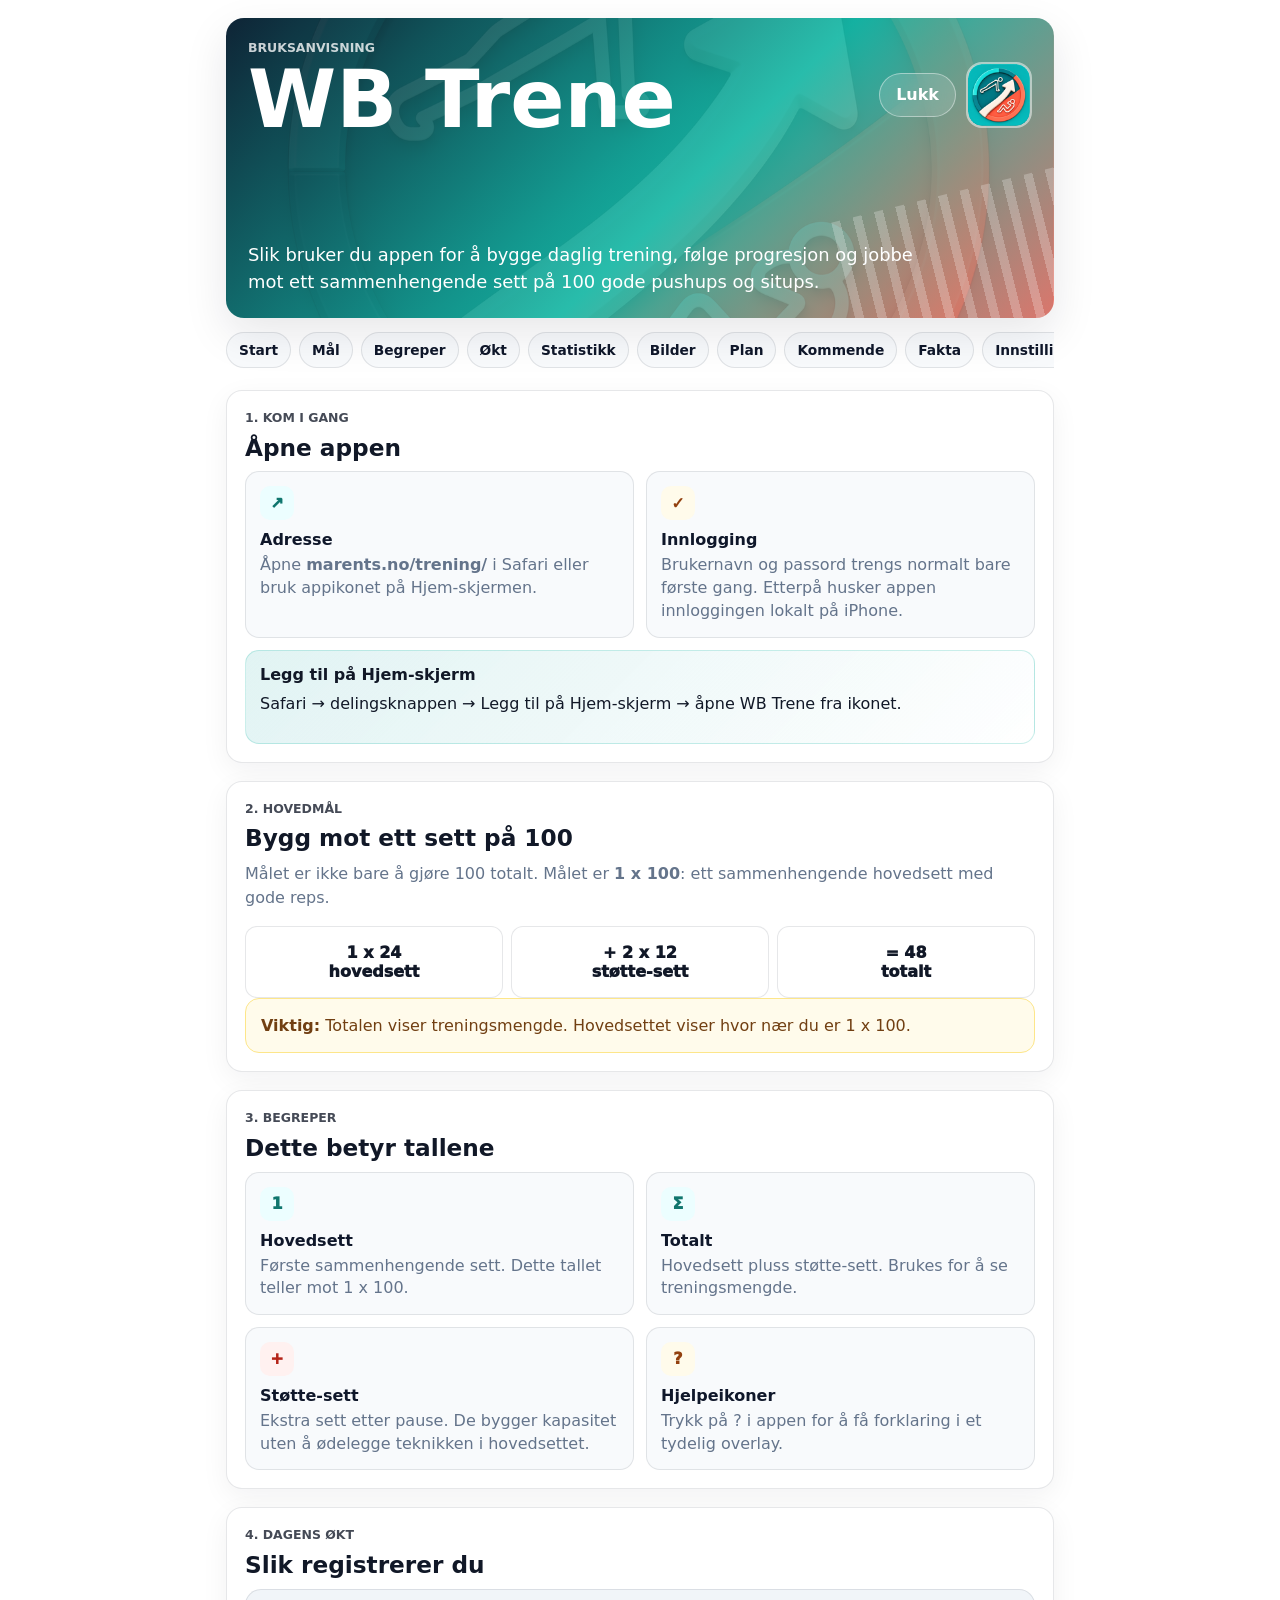
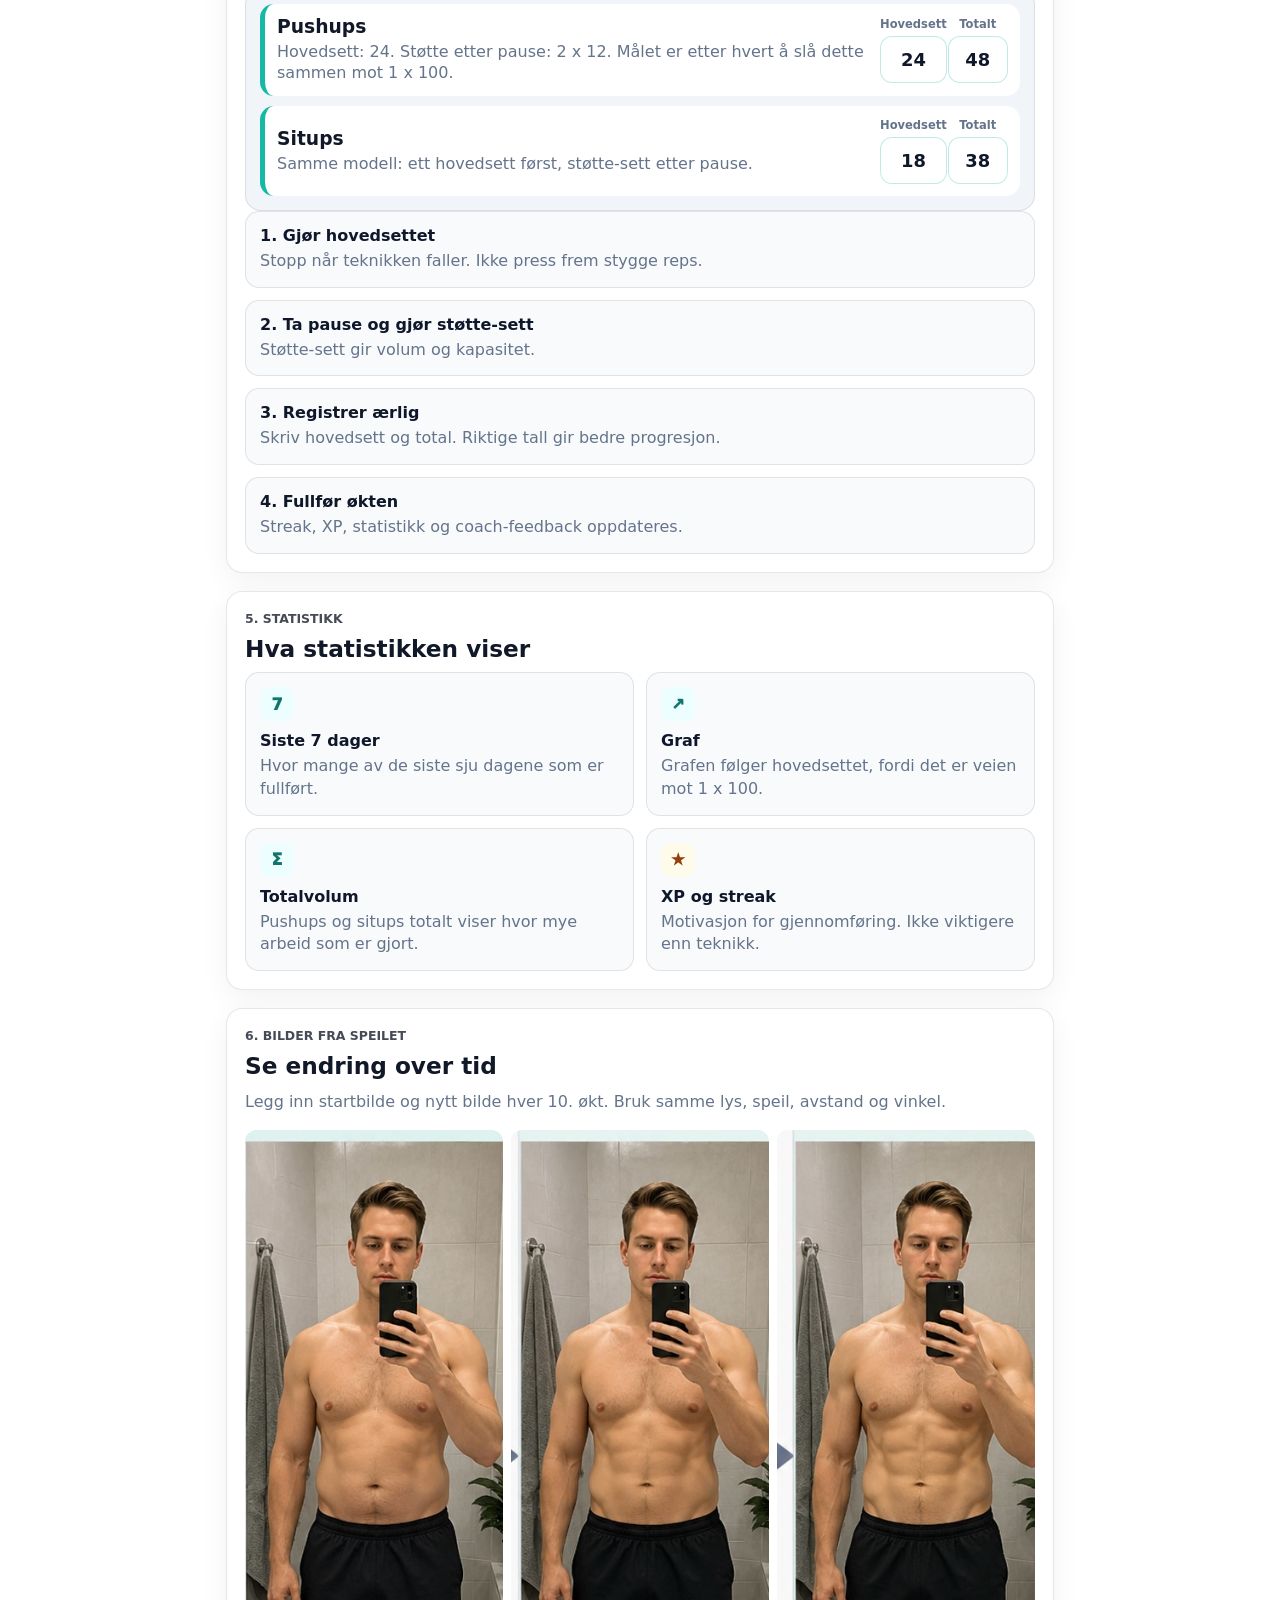
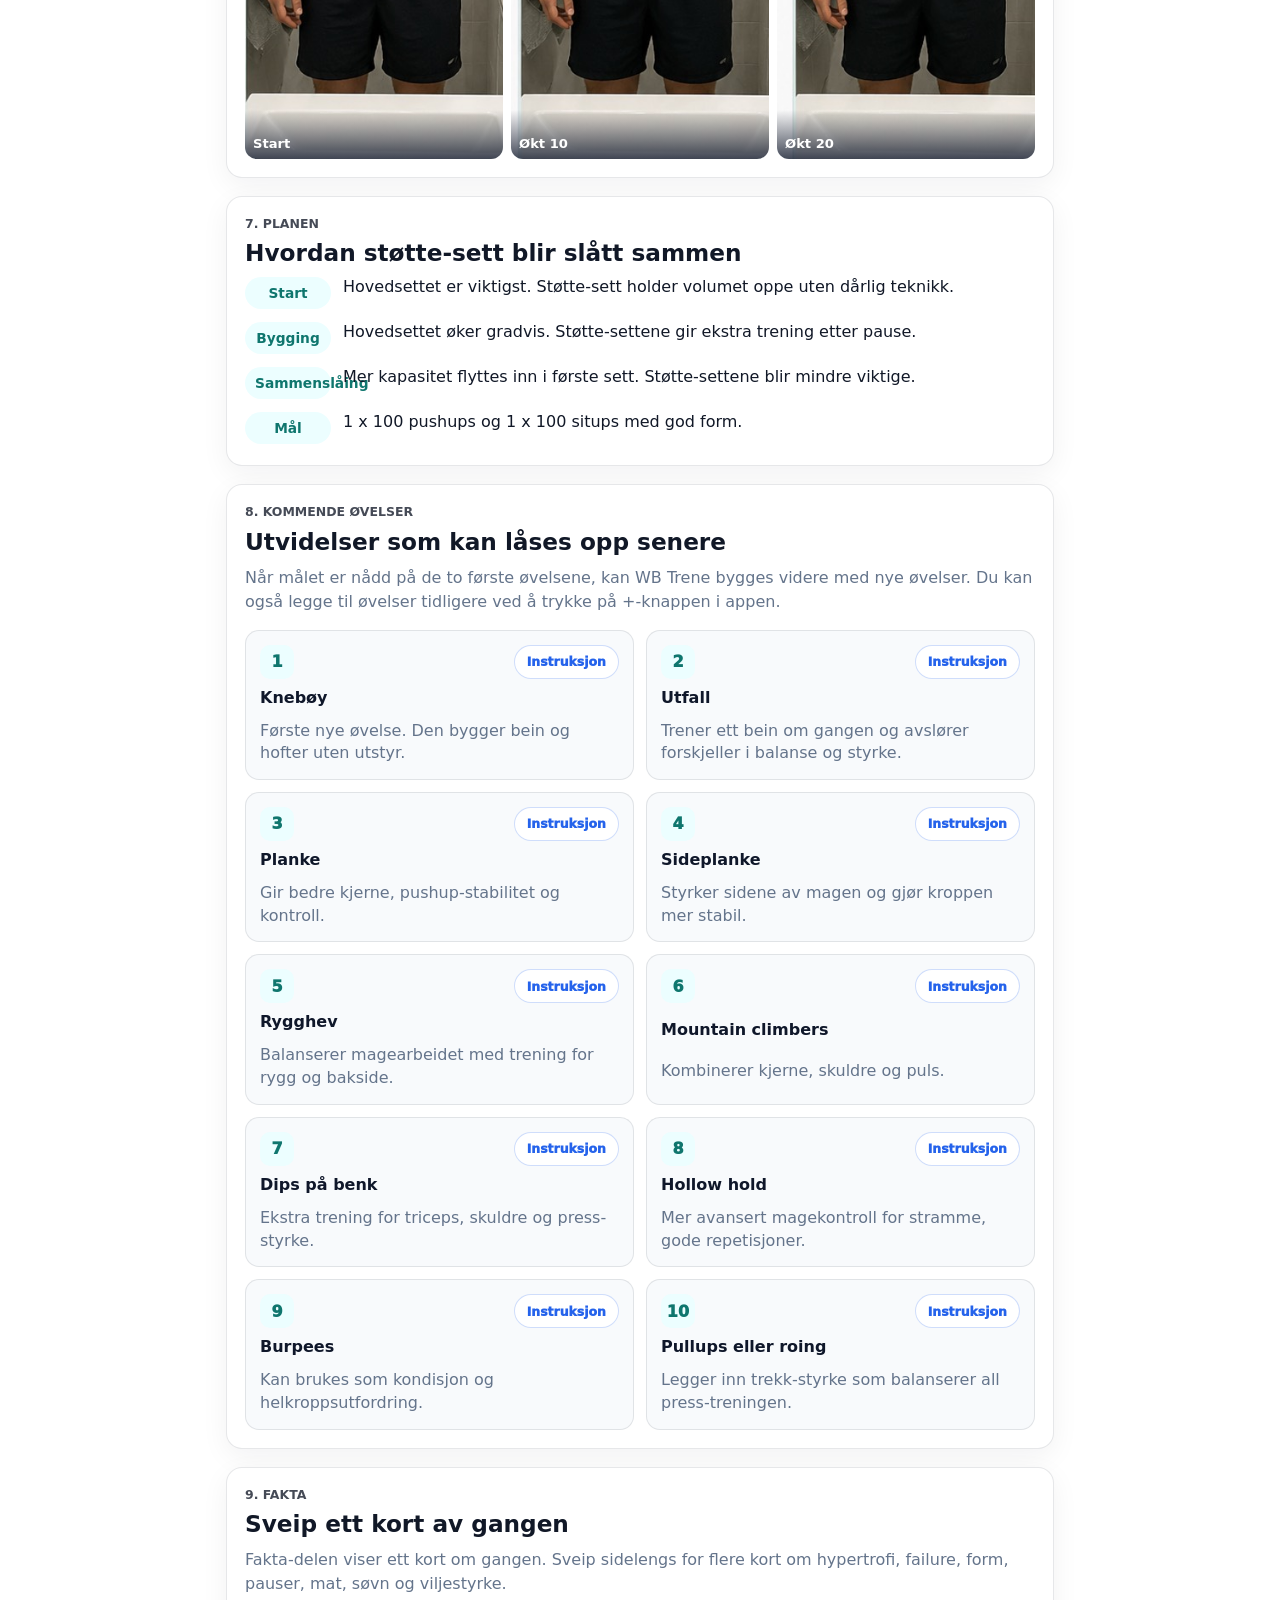
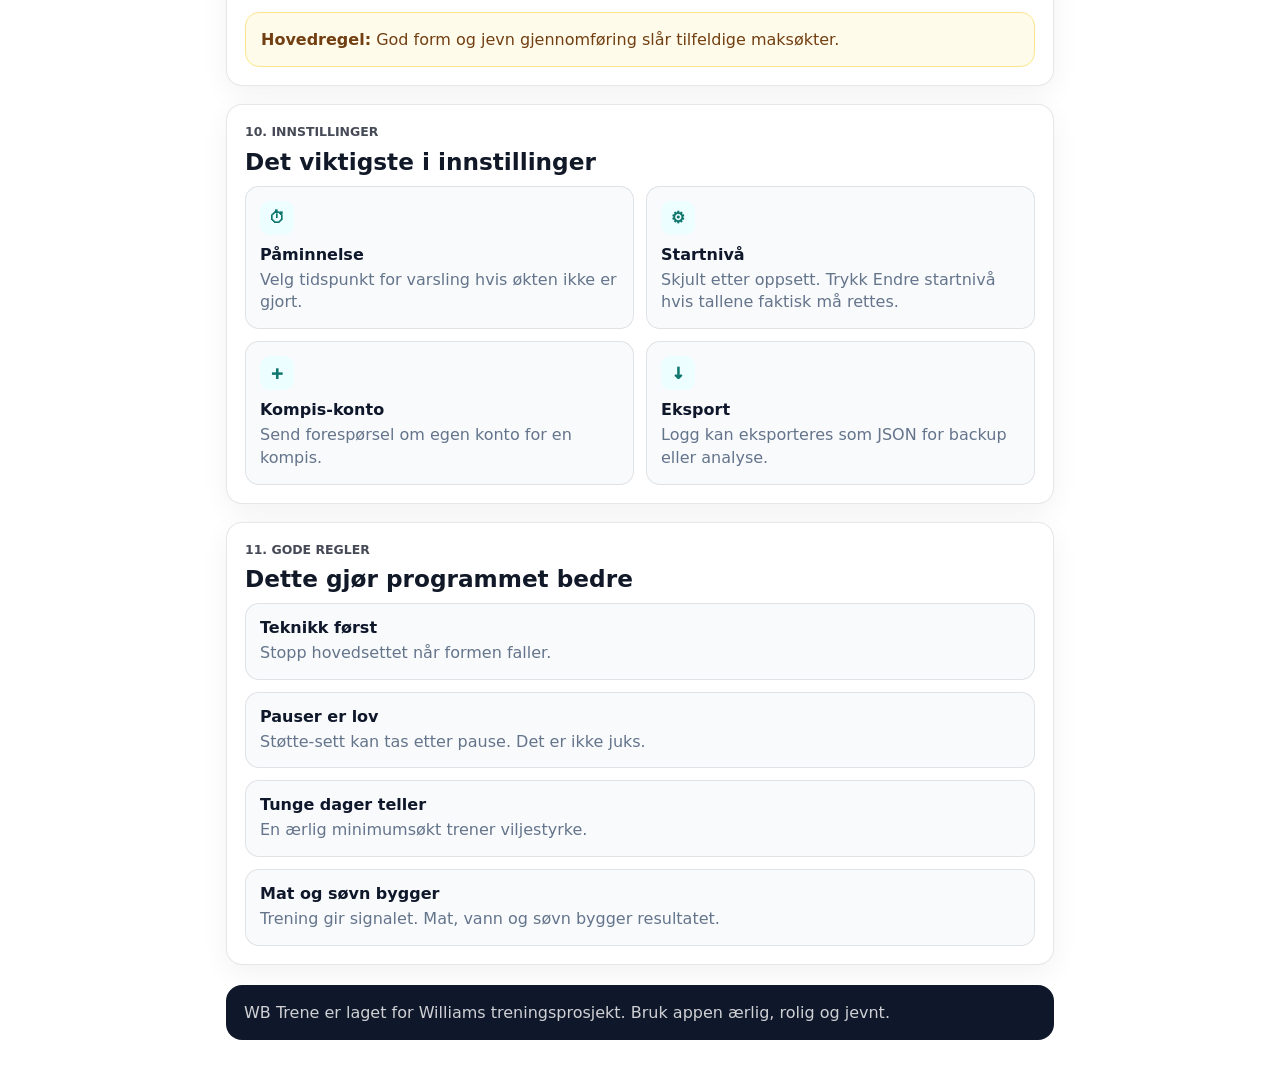
==== trene/hjelp.html @ e7369b16 "Move WB Trene to Marents trening path" ====
<!doctype html>
<html lang="no">
  <head>
    <meta charset="utf-8" />
    <meta name="viewport" content="width=device-width, initial-scale=1, viewport-fit=cover" />
    <meta name="theme-color" content="#ffffff" />
    <title>WB Trene - Hjelp</title>
    <style>
      :root {
        color-scheme: light;
        --bg: #ffffff;
        --ink: #111827;
        --muted: #64748b;
        --line: rgba(15, 23, 42, 0.1);
        --soft: #f8fafc;
        --dark: #0f172a;
        --teal: #16b8a6;
        --teal-dark: #0f766e;
        --coral: #ff6b5f;
        --gold: #f6c453;
        --blue: #2563eb;
        --shadow: 0 16px 44px rgba(15, 23, 42, 0.1);
        font-family: Inter, ui-sans-serif, system-ui, -apple-system, BlinkMacSystemFont, "Segoe UI", sans-serif;
      }

      * {
        box-sizing: border-box;
      }

      html {
        scroll-behavior: smooth;
      }

      body {
        margin: 0;
        background: var(--bg);
        color: var(--ink);
      }

      a {
        color: inherit;
      }

      .page {
        width: min(100%, 860px);
        margin: 0 auto;
        padding: max(18px, env(safe-area-inset-top)) 16px max(28px, env(safe-area-inset-bottom));
      }

      .hero {
        min-height: 300px;
        display: grid;
        align-content: space-between;
        gap: 22px;
        padding: 22px;
        border-radius: 18px;
        background:
          linear-gradient(135deg, rgba(15, 23, 42, 0.92), rgba(22, 184, 166, 0.92) 56%, rgba(255, 107, 95, 0.86)),
          url("./assets/icon-1024.png") center / cover;
        color: white;
        box-shadow: var(--shadow);
        overflow: hidden;
        position: relative;
      }

      .hero::after {
        content: "";
        position: absolute;
        right: -60px;
        bottom: -90px;
        width: 260px;
        height: 220px;
        transform: rotate(-14deg);
        background: repeating-linear-gradient(90deg, rgba(255, 255, 255, 0.24) 0 9px, transparent 9px 22px);
      }

      .hero > * {
        position: relative;
        z-index: 1;
      }

      .hero-top {
        display: flex;
        align-items: center;
        justify-content: space-between;
        gap: 16px;
      }

      .app-icon {
        width: 66px;
        height: 66px;
        border-radius: 16px;
        border: 2px solid rgba(255, 255, 255, 0.5);
      }

      .hero-actions {
        display: flex;
        align-items: center;
        gap: 10px;
      }

      .close-guide-button {
        min-height: 44px;
        padding: 0 16px;
        border: 1px solid rgba(255, 255, 255, 0.42);
        border-radius: 999px;
        background: rgba(255, 255, 255, 0.14);
        color: white;
        font: inherit;
        font-weight: 900;
        cursor: pointer;
        backdrop-filter: blur(14px);
      }

      .close-guide-button:focus-visible {
        outline: 3px solid rgba(255, 255, 255, 0.6);
        outline-offset: 3px;
      }

      .eyebrow {
        margin: 0 0 7px;
        color: inherit;
        opacity: 0.78;
        font-size: 0.78rem;
        font-weight: 900;
        letter-spacing: 0;
        text-transform: uppercase;
      }

      h1,
      h2,
      h3,
      p {
        margin-top: 0;
      }

      h1 {
        margin-bottom: 12px;
        font-size: clamp(2.9rem, 14vw, 5rem);
        line-height: 0.94;
        letter-spacing: 0;
      }

      .lead {
        max-width: 680px;
        margin-bottom: 0;
        font-size: 1.12rem;
        line-height: 1.5;
      }

      .card-grid,
      .steps,
      .rules {
        display: grid;
        gap: 12px;
      }

      .nav {
        display: flex;
        gap: 8px;
        overflow-x: auto;
        padding: 14px 0 4px;
        scrollbar-width: none;
      }

      .nav::-webkit-scrollbar {
        display: none;
      }

      .nav a {
        flex: 0 0 auto;
        padding: 9px 12px;
        border: 1px solid var(--line);
        border-radius: 999px;
        background: var(--soft);
        color: var(--dark);
        font-size: 0.86rem;
        font-weight: 900;
        text-decoration: none;
      }

      section {
        margin-top: 18px;
        padding: 18px;
        border: 1px solid var(--line);
        border-radius: 16px;
        background: white;
        box-shadow: 0 8px 28px rgba(15, 23, 42, 0.055);
      }

      section > h2 {
        margin-bottom: 10px;
        font-size: 1.45rem;
        line-height: 1.15;
      }

      section > p,
      li {
        color: var(--muted);
        line-height: 1.5;
      }

      .card-grid {
        grid-template-columns: repeat(2, minmax(0, 1fr));
      }

      .info-card,
      .step-card,
      .rule-card {
        padding: 14px;
        border: 1px solid var(--line);
        border-radius: 14px;
        background: var(--soft);
      }

      .info-card strong,
      .step-card strong,
      .rule-card strong {
        display: block;
        margin-bottom: 5px;
        color: var(--dark);
      }

      .info-card p,
      .step-card p,
      .rule-card p {
        margin: 0;
        color: var(--muted);
        line-height: 1.42;
      }

      .icon {
        width: 34px;
        height: 34px;
        display: grid;
        place-items: center;
        margin-bottom: 10px;
        border-radius: 10px;
        background: #ecfeff;
        color: var(--teal-dark);
        font-weight: 950;
      }

      .icon.coral {
        background: #fff1f0;
        color: #b42318;
      }

      .icon.gold {
        background: #fffbeb;
        color: #92400e;
      }

      .exercise-grid {
        display: grid;
        grid-template-columns: repeat(2, minmax(0, 1fr));
        gap: 12px;
      }

      .exercise-card {
        display: grid;
        gap: 9px;
        padding: 14px;
        border: 1px solid var(--line);
        border-radius: 14px;
        background: var(--soft);
      }

      .exercise-card__top {
        display: flex;
        align-items: flex-start;
        justify-content: space-between;
        gap: 10px;
      }

      .exercise-rank {
        width: 34px;
        height: 34px;
        display: grid;
        place-items: center;
        flex: 0 0 auto;
        border-radius: 10px;
        background: #ecfeff;
        color: var(--teal-dark);
        font-weight: 950;
      }

      .exercise-card strong {
        display: block;
        margin-bottom: 4px;
        color: var(--dark);
      }

      .exercise-card p {
        margin: 0;
        color: var(--muted);
        line-height: 1.42;
      }

      .exercise-info-button {
        min-height: 34px;
        display: grid;
        place-items: center;
        flex: 0 0 auto;
        padding: 0 12px;
        border: 1px solid rgba(37, 99, 235, 0.22);
        border-radius: 999px;
        background: white;
        color: var(--blue);
        font: inherit;
        font-size: 0.78rem;
        font-weight: 950;
        cursor: pointer;
      }

      .exercise-overlay {
        position: fixed;
        inset: 0;
        display: none;
        place-items: center;
        z-index: 50;
        padding: 18px;
        background: rgba(15, 23, 42, 0.58);
      }

      .exercise-overlay.is-open {
        display: grid;
      }

      .exercise-modal {
        width: min(100%, 560px);
        max-height: min(88vh, 760px);
        overflow-y: auto;
        padding: 18px;
        border-radius: 18px;
        background: white;
        box-shadow: 0 24px 72px rgba(15, 23, 42, 0.32);
      }

      .exercise-modal__top {
        display: flex;
        align-items: flex-start;
        justify-content: space-between;
        gap: 16px;
      }

      .exercise-close {
        width: 36px;
        height: 36px;
        display: grid;
        place-items: center;
        flex: 0 0 auto;
        border: 1px solid var(--line);
        border-radius: 50%;
        background: var(--soft);
        color: var(--dark);
        font-size: 1.15rem;
        font-weight: 950;
        cursor: pointer;
      }

      .exercise-art {
        display: grid;
        place-items: center;
        min-height: 174px;
        margin: 14px 0;
        border: 1px solid rgba(22, 184, 166, 0.2);
        border-radius: 16px;
        background: linear-gradient(135deg, rgba(22, 184, 166, 0.08), rgba(37, 99, 235, 0.07));
      }

      .exercise-art img {
        width: min(100%, 420px);
        height: auto;
        border-radius: 12px;
        display: block;
      }

      .exercise-modal h3 {
        margin-bottom: 6px;
        font-size: 1.35rem;
      }

      .exercise-modal p,
      .exercise-modal li {
        color: var(--muted);
        line-height: 1.5;
      }

      .exercise-modal h4 {
        margin: 16px 0 7px;
      }

      .example {
        display: grid;
        gap: 10px;
        margin-top: 12px;
        padding: 14px;
        border-radius: 14px;
        background:
          linear-gradient(135deg, rgba(22, 184, 166, 0.1), rgba(255, 255, 255, 0.96)),
          var(--soft);
        border: 1px solid rgba(22, 184, 166, 0.22);
      }

      .formula {
        display: grid;
        grid-template-columns: repeat(3, minmax(0, 1fr));
        gap: 8px;
      }

      .formula div {
        min-height: 72px;
        display: grid;
        place-items: center;
        padding: 10px;
        border: 1px solid var(--line);
        border-radius: 12px;
        background: white;
        text-align: center;
        font-weight: 950;
      }

      .phone-demo {
        display: grid;
        gap: 10px;
        padding: 14px;
        border-radius: 16px;
        background: #f1f5f9;
        border: 1px solid var(--line);
      }

      .mock-row {
        display: grid;
        grid-template-columns: 1fr 128px;
        gap: 10px;
        align-items: center;
        padding: 12px;
        border-radius: 14px;
        background: white;
        border-left: 5px solid var(--teal);
      }

      .mock-row h3 {
        margin: 0 0 4px;
      }

      .mock-row p {
        margin: 0;
        color: var(--muted);
        line-height: 1.35;
      }

      .inputs {
        display: grid;
        grid-template-columns: repeat(2, minmax(0, 1fr));
        gap: 7px;
      }

      .inputs span {
        display: grid;
        gap: 5px;
        color: var(--muted);
        font-size: 0.72rem;
        font-weight: 900;
        text-align: center;
      }

      .inputs b {
        display: block;
        padding: 12px 8px;
        border: 1px solid rgba(22, 184, 166, 0.28);
        border-radius: 12px;
        background: white;
        color: var(--dark);
        font-size: 1.12rem;
      }

      .timeline {
        display: grid;
        gap: 10px;
      }

      .timeline-row {
        display: grid;
        grid-template-columns: 86px 1fr;
        gap: 12px;
        align-items: start;
      }

      .timeline-row strong {
        padding: 8px 10px;
        border-radius: 999px;
        background: #ecfeff;
        color: var(--teal-dark);
        font-size: 0.86rem;
        text-align: center;
      }

      .photo-strip {
        display: grid;
        grid-template-columns: repeat(3, minmax(0, 1fr));
        gap: 8px;
        margin-top: 12px;
      }

      .photo-tile {
        min-height: 150px;
        display: block;
        border-radius: 12px;
        background: #e0f2fe;
        color: white;
        font-weight: 900;
        overflow: hidden;
        position: relative;
      }

      .photo-tile img {
        width: 100%;
        height: 100%;
        min-height: 150px;
        display: block;
        object-fit: cover;
        object-position: top center;
      }

      .photo-tile span {
        position: absolute;
        inset: auto 0 0;
        padding: 26px 8px 8px;
        background: linear-gradient(180deg, transparent, rgba(15, 23, 42, 0.78));
        color: white;
        font-size: 0.82rem;
      }

      .callout {
        padding: 15px;
        border-radius: 14px;
        background: #fffbeb;
        border: 1px solid #fde68a;
      }

      .callout p {
        margin: 0;
        color: #713f12;
        line-height: 1.45;
      }

      .footer {
        margin: 20px 0 0;
        padding: 18px;
        border-radius: 16px;
        background: var(--dark);
        color: white;
      }

      .footer p {
        margin: 0;
        color: rgba(255, 255, 255, 0.8);
      }

      @media (max-width: 640px) {
        .page {
          padding-left: 12px;
          padding-right: 12px;
        }

        .hero {
          min-height: 330px;
          padding: 18px;
        }

        .card-grid,
        .exercise-grid,
        .formula {
          grid-template-columns: 1fr;
        }

        .mock-row {
          grid-template-columns: 1fr;
        }

        .timeline-row {
          grid-template-columns: 1fr;
        }
      }
    </style>
  </head>
  <body>
    <main class="page">
      <header class="hero">
        <div class="hero-top">
          <div>
            <p class="eyebrow">Bruksanvisning</p>
            <h1>WB Trene</h1>
          </div>
          <div class="hero-actions">
            <button class="close-guide-button" id="closeGuideButton" type="button">Lukk</button>
            <img class="app-icon" src="./assets/icon-192.png" alt="" />
          </div>
        </div>
        <div>
          <p class="lead">Slik bruker du appen for å bygge daglig trening, følge progresjon og jobbe mot ett sammenhengende sett på 100 gode pushups og situps.</p>
        </div>
      </header>

      <nav class="nav" aria-label="Innhold">
        <a href="#start">Start</a>
        <a href="#maal">Mål</a>
        <a href="#begreper">Begreper</a>
        <a href="#okt">Økt</a>
        <a href="#statistikk">Statistikk</a>
        <a href="#bilder">Bilder</a>
        <a href="#plan">Plan</a>
        <a href="#kommende-ovelser">Kommende</a>
        <a href="#fakta">Fakta</a>
        <a href="#innstillinger">Innstillinger</a>
      </nav>

      <section id="start">
        <p class="eyebrow">1. Kom i gang</p>
        <h2>Åpne appen</h2>
        <div class="card-grid">
          <div class="info-card">
            <div class="icon">↗</div>
            <strong>Adresse</strong>
            <p>Åpne <b>marents.no/trening/</b> i Safari eller bruk appikonet på Hjem-skjermen.</p>
          </div>
          <div class="info-card">
            <div class="icon gold">✓</div>
            <strong>Innlogging</strong>
            <p>Brukernavn og passord trengs normalt bare første gang. Etterpå husker appen innloggingen lokalt på iPhone.</p>
          </div>
        </div>
        <div class="example">
          <strong>Legg til på Hjem-skjerm</strong>
          <p>Safari → delingsknappen → Legg til på Hjem-skjerm → åpne WB Trene fra ikonet.</p>
        </div>
      </section>

      <section id="maal">
        <p class="eyebrow">2. Hovedmål</p>
        <h2>Bygg mot ett sett på 100</h2>
        <p>Målet er ikke bare å gjøre 100 totalt. Målet er <b>1 x 100</b>: ett sammenhengende hovedsett med gode reps.</p>
        <div class="formula" aria-label="Eksempel på hovedsett og støtte-sett">
          <div>1 x 24<br />hovedsett</div>
          <div>+ 2 x 12<br />støtte-sett</div>
          <div>= 48<br />totalt</div>
        </div>
        <div class="callout">
          <p><b>Viktig:</b> Totalen viser treningsmengde. Hovedsettet viser hvor nær du er 1 x 100.</p>
        </div>
      </section>

      <section id="begreper">
        <p class="eyebrow">3. Begreper</p>
        <h2>Dette betyr tallene</h2>
        <div class="card-grid">
          <div class="info-card">
            <div class="icon">1</div>
            <strong>Hovedsett</strong>
            <p>Første sammenhengende sett. Dette tallet teller mot 1 x 100.</p>
          </div>
          <div class="info-card">
            <div class="icon">Σ</div>
            <strong>Totalt</strong>
            <p>Hovedsett pluss støtte-sett. Brukes for å se treningsmengde.</p>
          </div>
          <div class="info-card">
            <div class="icon coral">+</div>
            <strong>Støtte-sett</strong>
            <p>Ekstra sett etter pause. De bygger kapasitet uten å ødelegge teknikken i hovedsettet.</p>
          </div>
          <div class="info-card">
            <div class="icon gold">?</div>
            <strong>Hjelpeikoner</strong>
            <p>Trykk på ? i appen for å få forklaring i et tydelig overlay.</p>
          </div>
        </div>
      </section>

      <section id="okt">
        <p class="eyebrow">4. Dagens økt</p>
        <h2>Slik registrerer du</h2>
        <div class="phone-demo">
          <div class="mock-row">
            <div>
              <h3>Pushups</h3>
              <p>Hovedsett: 24. Støtte etter pause: 2 x 12. Målet er etter hvert å slå dette sammen mot 1 x 100.</p>
            </div>
            <div class="inputs">
              <span>Hovedsett <b>24</b></span>
              <span>Totalt <b>48</b></span>
            </div>
          </div>
          <div class="mock-row">
            <div>
              <h3>Situps</h3>
              <p>Samme modell: ett hovedsett først, støtte-sett etter pause.</p>
            </div>
            <div class="inputs">
              <span>Hovedsett <b>18</b></span>
              <span>Totalt <b>38</b></span>
            </div>
          </div>
        </div>
        <div class="steps">
          <div class="step-card"><strong>1. Gjør hovedsettet</strong><p>Stopp når teknikken faller. Ikke press frem stygge reps.</p></div>
          <div class="step-card"><strong>2. Ta pause og gjør støtte-sett</strong><p>Støtte-sett gir volum og kapasitet.</p></div>
          <div class="step-card"><strong>3. Registrer ærlig</strong><p>Skriv hovedsett og total. Riktige tall gir bedre progresjon.</p></div>
          <div class="step-card"><strong>4. Fullfør økten</strong><p>Streak, XP, statistikk og coach-feedback oppdateres.</p></div>
        </div>
      </section>

      <section id="statistikk">
        <p class="eyebrow">5. Statistikk</p>
        <h2>Hva statistikken viser</h2>
        <div class="card-grid">
          <div class="info-card"><div class="icon">7</div><strong>Siste 7 dager</strong><p>Hvor mange av de siste sju dagene som er fullført.</p></div>
          <div class="info-card"><div class="icon">↗</div><strong>Graf</strong><p>Grafen følger hovedsettet, fordi det er veien mot 1 x 100.</p></div>
          <div class="info-card"><div class="icon">Σ</div><strong>Totalvolum</strong><p>Pushups og situps totalt viser hvor mye arbeid som er gjort.</p></div>
          <div class="info-card"><div class="icon gold">★</div><strong>XP og streak</strong><p>Motivasjon for gjennomføring. Ikke viktigere enn teknikk.</p></div>
        </div>
      </section>

      <section id="bilder">
        <p class="eyebrow">6. Bilder fra speilet</p>
        <h2>Se endring over tid</h2>
        <p>Legg inn startbilde og nytt bilde hver 10. økt. Bruk samme lys, speil, avstand og vinkel.</p>
        <div class="photo-strip" aria-label="Eksempel på bildeprogresjon">
          <div class="photo-tile"><img src="./assets/help/progress-workout-20.jpg" alt="Eksempel på startbilde i speil" /><span>Start</span></div>
          <div class="photo-tile"><img src="./assets/help/progress-workout-10.jpg" alt="Eksempel på speilbilde etter økt 10" /><span>Økt 10</span></div>
          <div class="photo-tile"><img src="./assets/help/progress-start.jpg" alt="Eksempel på speilbilde etter økt 20" /><span>Økt 20</span></div>
        </div>
      </section>

      <section id="plan">
        <p class="eyebrow">7. Planen</p>
        <h2>Hvordan støtte-sett blir slått sammen</h2>
        <div class="timeline">
          <div class="timeline-row"><strong>Start</strong><p>Hovedsettet er viktigst. Støtte-sett holder volumet oppe uten dårlig teknikk.</p></div>
          <div class="timeline-row"><strong>Bygging</strong><p>Hovedsettet øker gradvis. Støtte-settene gir ekstra trening etter pause.</p></div>
          <div class="timeline-row"><strong>Sammenslåing</strong><p>Mer kapasitet flyttes inn i første sett. Støtte-settene blir mindre viktige.</p></div>
          <div class="timeline-row"><strong>Mål</strong><p>1 x 100 pushups og 1 x 100 situps med god form.</p></div>
        </div>
      </section>

      <section id="kommende-ovelser">
        <p class="eyebrow">8. Kommende øvelser</p>
        <h2>Utvidelser som kan låses opp senere</h2>
        <p>Når målet er nådd på de to første øvelsene, kan WB Trene bygges videre med nye øvelser. Du kan også legge til øvelser tidligere ved å trykke på +-knappen i appen.</p>
        <div class="exercise-grid">
          <article class="exercise-card">
            <div class="exercise-card__top"><div class="exercise-rank">1</div><button class="exercise-info-button" type="button" data-exercise="kneboy" aria-label="Instruksjon for knebøy">Instruksjon</button></div>
            <strong>Knebøy</strong><p>Første nye øvelse. Den bygger bein og hofter uten utstyr.</p>
          </article>
          <article class="exercise-card">
            <div class="exercise-card__top"><div class="exercise-rank">2</div><button class="exercise-info-button" type="button" data-exercise="utfall" aria-label="Instruksjon for utfall">Instruksjon</button></div>
            <strong>Utfall</strong><p>Trener ett bein om gangen og avslører forskjeller i balanse og styrke.</p>
          </article>
          <article class="exercise-card">
            <div class="exercise-card__top"><div class="exercise-rank">3</div><button class="exercise-info-button" type="button" data-exercise="planke" aria-label="Instruksjon for planke">Instruksjon</button></div>
            <strong>Planke</strong><p>Gir bedre kjerne, pushup-stabilitet og kontroll.</p>
          </article>
          <article class="exercise-card">
            <div class="exercise-card__top"><div class="exercise-rank">4</div><button class="exercise-info-button" type="button" data-exercise="sideplanke" aria-label="Instruksjon for sideplanke">Instruksjon</button></div>
            <strong>Sideplanke</strong><p>Styrker sidene av magen og gjør kroppen mer stabil.</p>
          </article>
          <article class="exercise-card">
            <div class="exercise-card__top"><div class="exercise-rank">5</div><button class="exercise-info-button" type="button" data-exercise="rygghev" aria-label="Instruksjon for rygghev">Instruksjon</button></div>
            <strong>Rygghev</strong><p>Balanserer magearbeidet med trening for rygg og bakside.</p>
          </article>
          <article class="exercise-card">
            <div class="exercise-card__top"><div class="exercise-rank">6</div><button class="exercise-info-button" type="button" data-exercise="mountain" aria-label="Instruksjon for mountain climbers">Instruksjon</button></div>
            <strong>Mountain climbers</strong><p>Kombinerer kjerne, skuldre og puls.</p>
          </article>
          <article class="exercise-card">
            <div class="exercise-card__top"><div class="exercise-rank">7</div><button class="exercise-info-button" type="button" data-exercise="dips" aria-label="Instruksjon for dips på benk">Instruksjon</button></div>
            <strong>Dips på benk</strong><p>Ekstra trening for triceps, skuldre og press-styrke.</p>
          </article>
          <article class="exercise-card">
            <div class="exercise-card__top"><div class="exercise-rank">8</div><button class="exercise-info-button" type="button" data-exercise="hollow" aria-label="Instruksjon for hollow hold">Instruksjon</button></div>
            <strong>Hollow hold</strong><p>Mer avansert magekontroll for stramme, gode repetisjoner.</p>
          </article>
          <article class="exercise-card">
            <div class="exercise-card__top"><div class="exercise-rank">9</div><button class="exercise-info-button" type="button" data-exercise="burpees" aria-label="Instruksjon for burpees">Instruksjon</button></div>
            <strong>Burpees</strong><p>Kan brukes som kondisjon og helkroppsutfordring.</p>
          </article>
          <article class="exercise-card">
            <div class="exercise-card__top"><div class="exercise-rank">10</div><button class="exercise-info-button" type="button" data-exercise="roing" aria-label="Instruksjon for pullups eller roing">Instruksjon</button></div>
            <strong>Pullups eller roing</strong><p>Legger inn trekk-styrke som balanserer all press-treningen.</p>
          </article>
        </div>
      </section>

      <section id="fakta">
        <p class="eyebrow">9. Fakta</p>
        <h2>Sveip ett kort av gangen</h2>
        <p>Fakta-delen viser ett kort om gangen. Sveip sidelengs for flere kort om hypertrofi, failure, form, pauser, mat, søvn og viljestyrke.</p>
        <div class="callout">
          <p><b>Hovedregel:</b> God form og jevn gjennomføring slår tilfeldige maksøkter.</p>
        </div>
      </section>

      <section id="innstillinger">
        <p class="eyebrow">10. Innstillinger</p>
        <h2>Det viktigste i innstillinger</h2>
        <div class="card-grid">
          <div class="info-card"><div class="icon">⏱</div><strong>Påminnelse</strong><p>Velg tidspunkt for varsling hvis økten ikke er gjort.</p></div>
          <div class="info-card"><div class="icon">⚙</div><strong>Startnivå</strong><p>Skjult etter oppsett. Trykk Endre startnivå hvis tallene faktisk må rettes.</p></div>
          <div class="info-card"><div class="icon">+</div><strong>Kompis-konto</strong><p>Send forespørsel om egen konto for en kompis.</p></div>
          <div class="info-card"><div class="icon">↓</div><strong>Eksport</strong><p>Logg kan eksporteres som JSON for backup eller analyse.</p></div>
        </div>
      </section>

      <section id="regler">
        <p class="eyebrow">11. Gode regler</p>
        <h2>Dette gjør programmet bedre</h2>
        <div class="rules">
          <div class="rule-card"><strong>Teknikk først</strong><p>Stopp hovedsettet når formen faller.</p></div>
          <div class="rule-card"><strong>Pauser er lov</strong><p>Støtte-sett kan tas etter pause. Det er ikke juks.</p></div>
          <div class="rule-card"><strong>Tunge dager teller</strong><p>En ærlig minimumsøkt trener viljestyrke.</p></div>
          <div class="rule-card"><strong>Mat og søvn bygger</strong><p>Trening gir signalet. Mat, vann og søvn bygger resultatet.</p></div>
        </div>
      </section>

      <footer class="footer">
        <p>WB Trene er laget for Williams treningsprosjekt. Bruk appen ærlig, rolig og jevnt.</p>
      </footer>
    </main>
    <div class="exercise-overlay" id="exerciseOverlay" aria-hidden="true">
      <div class="exercise-modal" role="dialog" aria-modal="true" aria-labelledby="exerciseModalTitle">
        <div class="exercise-modal__top">
          <div>
            <p class="eyebrow" id="exerciseModalEyebrow">Kommende øvelse</p>
            <h3 id="exerciseModalTitle">Øvelse</h3>
            <p id="exerciseModalIntro"></p>
          </div>
          <button class="exercise-close" type="button" id="exerciseCloseButton" aria-label="Lukk instruksjon">x</button>
        </div>
        <div class="exercise-art" id="exerciseModalArt"></div>
        <h4>Slik gjør du</h4>
        <ol id="exerciseModalSteps"></ol>
        <h4>Viktig teknikk</h4>
        <ul id="exerciseModalCues"></ul>
      </div>
    </div>
    <script>
      const exerciseHelp = {
        planke: {
          title: "1. Planke",
          intro: "Anbefalt som første nye øvelse fordi den gjør kroppen mer stabil i både pushups og situps.",
          steps: ["Legg albuene under skuldrene.", "Strekk beina bakover og stå på tærne.", "Hold kroppen som en rett linje fra hode til hæler.", "Pust rolig og stopp før hoften synker."],
          cues: ["Ikke la korsryggen henge ned.", "Stram mage og rumpe lett.", "Start heller kort og perfekt enn lenge med dårlig form."]
        },
        kneboy: {
          title: "2. Knebøy",
          intro: "Neste steg er bein og hofter. Knebøy gir mye trening uten utstyr og gjør programmet mer komplett.",
          steps: ["Stå med føttene omtrent skulderbredde.", "Sett hoften bak og ned som om du skal sette deg.", "Gå så dypt du klarer med kontroll.", "Press gjennom hele foten og reis deg opp."],
          cues: ["Knærne peker samme vei som tærne.", "Hold brystet opp og ryggen kontrollert.", "Ikke sprett i bunnposisjonen."]
        },
        rygghev: {
          title: "3. Rygghev",
          intro: "Rygghev balanserer mye magearbeid og hjelper kroppen å tåle mer trening.",
          steps: ["Ligg på magen med hendene lett ved siden av hodet.", "Stram rumpen lett og løft brystet rolig fra gulvet.", "Hold ett lite sekund på toppen.", "Senk rolig ned igjen."],
          cues: ["Ikke kast hodet bakover.", "Løft kontrollert, ikke så høyt som mulig.", "Kjenn at ryggen jobber uten smerte."]
        },
        sideplanke: {
          title: "4. Sideplanke",
          intro: "Sideplanke bygger stabilitet på sidene av kroppen og gjør kjernen mer komplett.",
          steps: ["Ligg på siden med albuen under skulderen.", "Strekk beina og løft hoften fra gulvet.", "Hold kroppen lang og rett.", "Bytt side etter samme tid."],
          cues: ["Ikke la hoften falle frem eller bak.", "Skulderen skal ikke presses opp mot øret.", "Start med knærne i gulvet hvis full variant er for tung."]
        },
        utfall: {
          title: "5. Utfall",
          intro: "Utfall kommer etter knebøy fordi det krever mer balanse og kontroll i hvert bein.",
          steps: ["Stå oppreist og ta et kontrollert steg frem.", "Senk kroppen til begge knær er bøyd.", "Press deg tilbake med fremre bein.", "Bytt bein eller gjør ferdig samme side først."],
          cues: ["Fremre kne peker samme vei som tærne.", "Hold overkroppen høy.", "Ta kortere steg hvis du mister balansen."]
        },
        roing: {
          title: "6. Pullups eller roing",
          intro: "Trekk-styrke balanserer pushups. Velg pullups hvis du har stang, eller roing under bord/ringer hvis det er enklere.",
          steps: ["Start hengende eller liggende under en solid kant.", "Trekk brystet mot stangen, bordkanten eller ringene.", "Senk rolig ned igjen.", "Bruk enklere vinkel hvis du ikke klarer gode reps."],
          cues: ["Trekk skulderbladene litt sammen.", "Ikke rykk med hoften.", "Stopp hvis utstyret ikke er helt stabilt."]
        },
        dips: {
          title: "7. Dips på benk",
          intro: "Dips gir mer press-styrke, men bør komme etter god pushup-teknikk fordi skuldrene må tåle øvelsen.",
          steps: ["Sitt foran en stødig benk eller stol med hendene på kanten.", "Flytt hoften litt frem fra kanten.", "Bøy albuene rolig og senk kroppen litt ned.", "Press deg opp igjen uten å låse skuldrene hardt."],
          cues: ["Hold skuldrene lave og kontrollerte.", "Ikke gå dypt hvis skuldrene kjennes rare.", "Jo nærmere føttene er kroppen, jo lettere blir øvelsen."]
        },
        hollow: {
          title: "8. Hollow hold",
          intro: "Hollow hold er mer avansert magekontroll. Den passer når vanlig planke og situps er trygge.",
          steps: ["Ligg på ryggen og press korsryggen lett mot gulvet.", "Løft skuldre og bein litt fra gulvet.", "Hold armene bakover eller langs siden.", "Hold kort og pent før du slipper kontrollert ned."],
          cues: ["Korsryggen skal ikke svai opp fra gulvet.", "Bøy knærne hvis strake bein blir for tungt.", "Tenk kvalitet, ikke lengst mulig tid."]
        },
        mountain: {
          title: "9. Mountain climbers",
          intro: "Mountain climbers kombinerer kjerne, skuldre og puls. Den bør komme sent fordi teknikken lett blir rotete når man blir sliten.",
          steps: ["Start i topposisjonen av en pushup.", "Trekk ett kne kontrollert frem mot brystet.", "Sett foten tilbake og bytt bein.", "Hold jevn rytme uten at hoften hopper mye."],
          cues: ["Skuldrene holder seg over hendene.", "Hold magen stram.", "Senk tempoet hvis teknikken faller."]
        },
        burpees: {
          title: "10. Burpees",
          intro: "Burpees er sist fordi den er mest krevende. Den gir kondisjon og helkropp, men kan også bli stygg hvis den gjøres for tidlig.",
          steps: ["Start stående.", "Sett hendene i gulvet og gå eller hopp rolig tilbake til plankeposisjon.", "Gå eller hopp føttene frem igjen.", "Reis deg kontrollert. Legg til lite hopp bare hvis teknikken er god."],
          cues: ["Ikke hast gjennom dårlige repetisjoner.", "Hold pushup-delen valgfri i starten.", "Stopp hvis pulsen gjør at teknikken faller helt."]
        }
      };

      const exerciseImages = {
        kneboy: {
          title: "1. Knebøy",
          intro: "Knebøy er første nye øvelse fordi den bygger bein, hofter og generell arbeidskapasitet uten utstyr.",
          src: "./assets/exercises/kneboy.jpg",
          alt: "Instruksjonsbilde for knebøy."
        },
        utfall: {
          title: "2. Utfall",
          intro: "Utfall kommer etter knebøy fordi det krever mer balanse og kontroll i hvert bein.",
          src: "./assets/exercises/utfall.jpg",
          alt: "Instruksjonsbilde for utfall."
        },
        planke: {
          title: "3. Planke",
          intro: "Planke styrker kjernen og gjør pushups og situps mer stabile.",
          src: "./assets/exercises/planke.jpg",
          alt: "Instruksjonsbilde for planke."
        },
        sideplanke: {
          title: "4. Sideplanke",
          intro: "Sideplanke bygger stabilitet på sidene av kroppen og gjør kjernen mer komplett.",
          src: "./assets/exercises/sideplanke.jpg",
          alt: "Instruksjonsbilde for sideplanke."
        },
        rygghev: {
          title: "5. Rygghev",
          intro: "Rygghev balanserer magearbeidet med mer trening for korsrygg.",
          src: "./assets/exercises/rygghev.jpg",
          alt: "Instruksjonsbilde for rygghev."
        },
        mountain: {
          title: "6. Mountain climbers",
          intro: "Mountain climbers kombinerer kjerne, skuldre og puls.",
          src: "./assets/exercises/mountain-climbers.jpg",
          alt: "Instruksjonsbilde for mountain climbers."
        },
        dips: {
          title: "7. Dips på benk",
          intro: "Dips gir ekstra trening for triceps, skuldre og press-styrke.",
          src: "./assets/exercises/dips-pa-benk.jpg",
          alt: "Instruksjonsbilde for dips på benk."
        },
        hollow: {
          title: "8. Hollow hold",
          intro: "Hollow hold bygger sterk magekontroll for stramme, gode repetisjoner.",
          src: "./assets/exercises/hollow-hold.jpg",
          alt: "Instruksjonsbilde for hollow hold."
        },
        burpees: {
          title: "9. Burpees",
          intro: "Burpees kan brukes som kondisjon og helkroppsøvelse.",
          src: "./assets/exercises/burpees.jpg",
          alt: "Instruksjonsbilde for burpees."
        },
        roing: {
          title: "10. Pullups eller roing",
          intro: "Pullups eller roing legger inn trekk-styrke som balanserer all press-treningen.",
          src: "./assets/exercises/pullups-roing.jpg",
          alt: "Instruksjonsbilde for pullups eller roing."
        }
      };

      const overlay = document.querySelector("#exerciseOverlay");
      const modalTitle = document.querySelector("#exerciseModalTitle");
      const modalIntro = document.querySelector("#exerciseModalIntro");
      const modalArt = document.querySelector("#exerciseModalArt");
      const modalSteps = document.querySelector("#exerciseModalSteps");
      const modalCues = document.querySelector("#exerciseModalCues");
      const closeButton = document.querySelector("#exerciseCloseButton");

      function listItems(items) {
        return items.map((item) => `<li>${item}</li>`).join("");
      }

      function openExercise(key) {
        const exercise = exerciseHelp[key];
        const image = exerciseImages[key];
        if (!exercise) return;
        modalTitle.textContent = image?.title || exercise.title;
        modalIntro.textContent = image?.intro || exercise.intro;
        modalArt.innerHTML = image ? `<img src="${image.src}" alt="${image.alt}" loading="lazy" />` : "";
        modalSteps.innerHTML = listItems(exercise.steps);
        modalCues.innerHTML = listItems(exercise.cues);
        overlay.classList.add("is-open");
        overlay.setAttribute("aria-hidden", "false");
        closeButton.focus();
      }

      function closeExercise() {
        overlay.classList.remove("is-open");
        overlay.setAttribute("aria-hidden", "true");
      }

      document.querySelectorAll("[data-exercise]").forEach((button) => {
        button.addEventListener("click", () => openExercise(button.dataset.exercise));
      });

      closeButton.addEventListener("click", closeExercise);
      document.querySelector("#closeGuideButton")?.addEventListener("click", () => {
        window.close();
        window.setTimeout(() => {
          window.location.href = "./";
        }, 80);
      });
      overlay.addEventListener("click", (event) => {
        if (event.target === overlay) closeExercise();
      });
      document.addEventListener("keydown", (event) => {
        if (event.key === "Escape") closeExercise();
      });
    </script>
  </body>
</html>
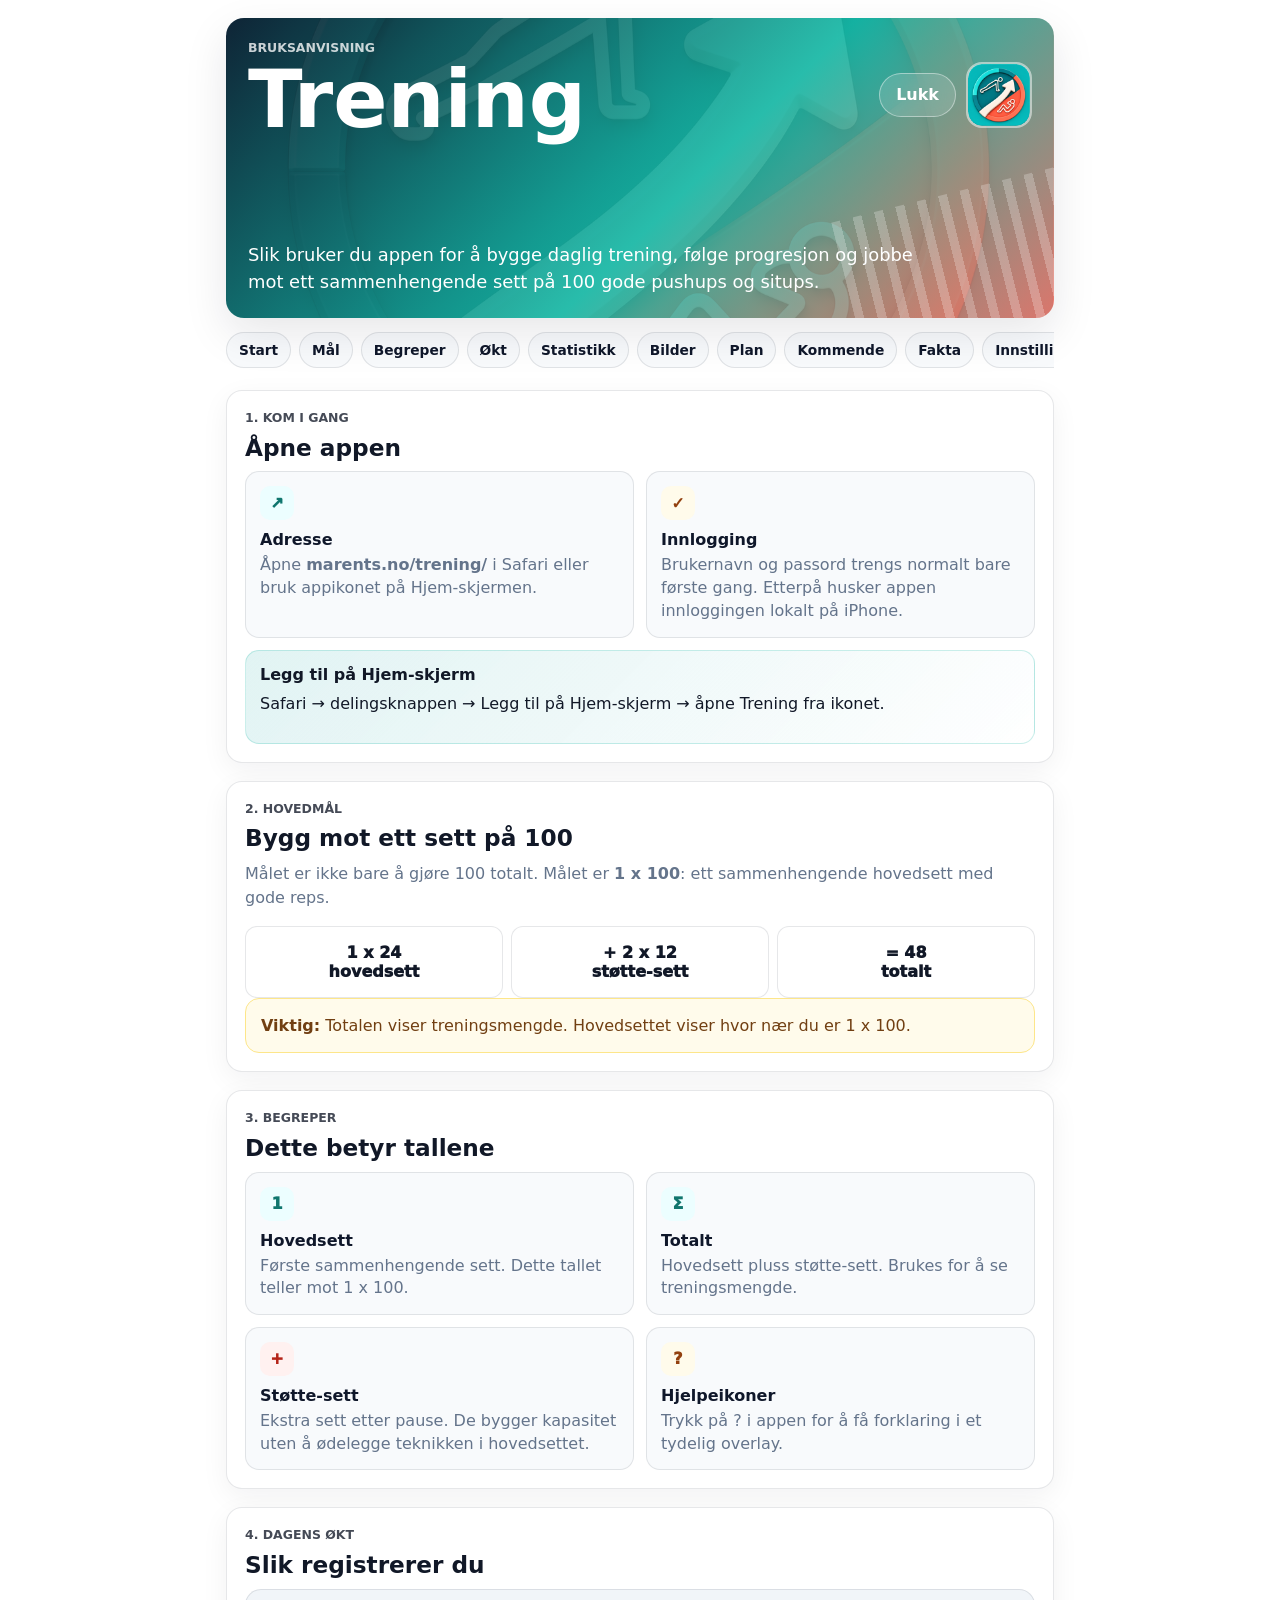
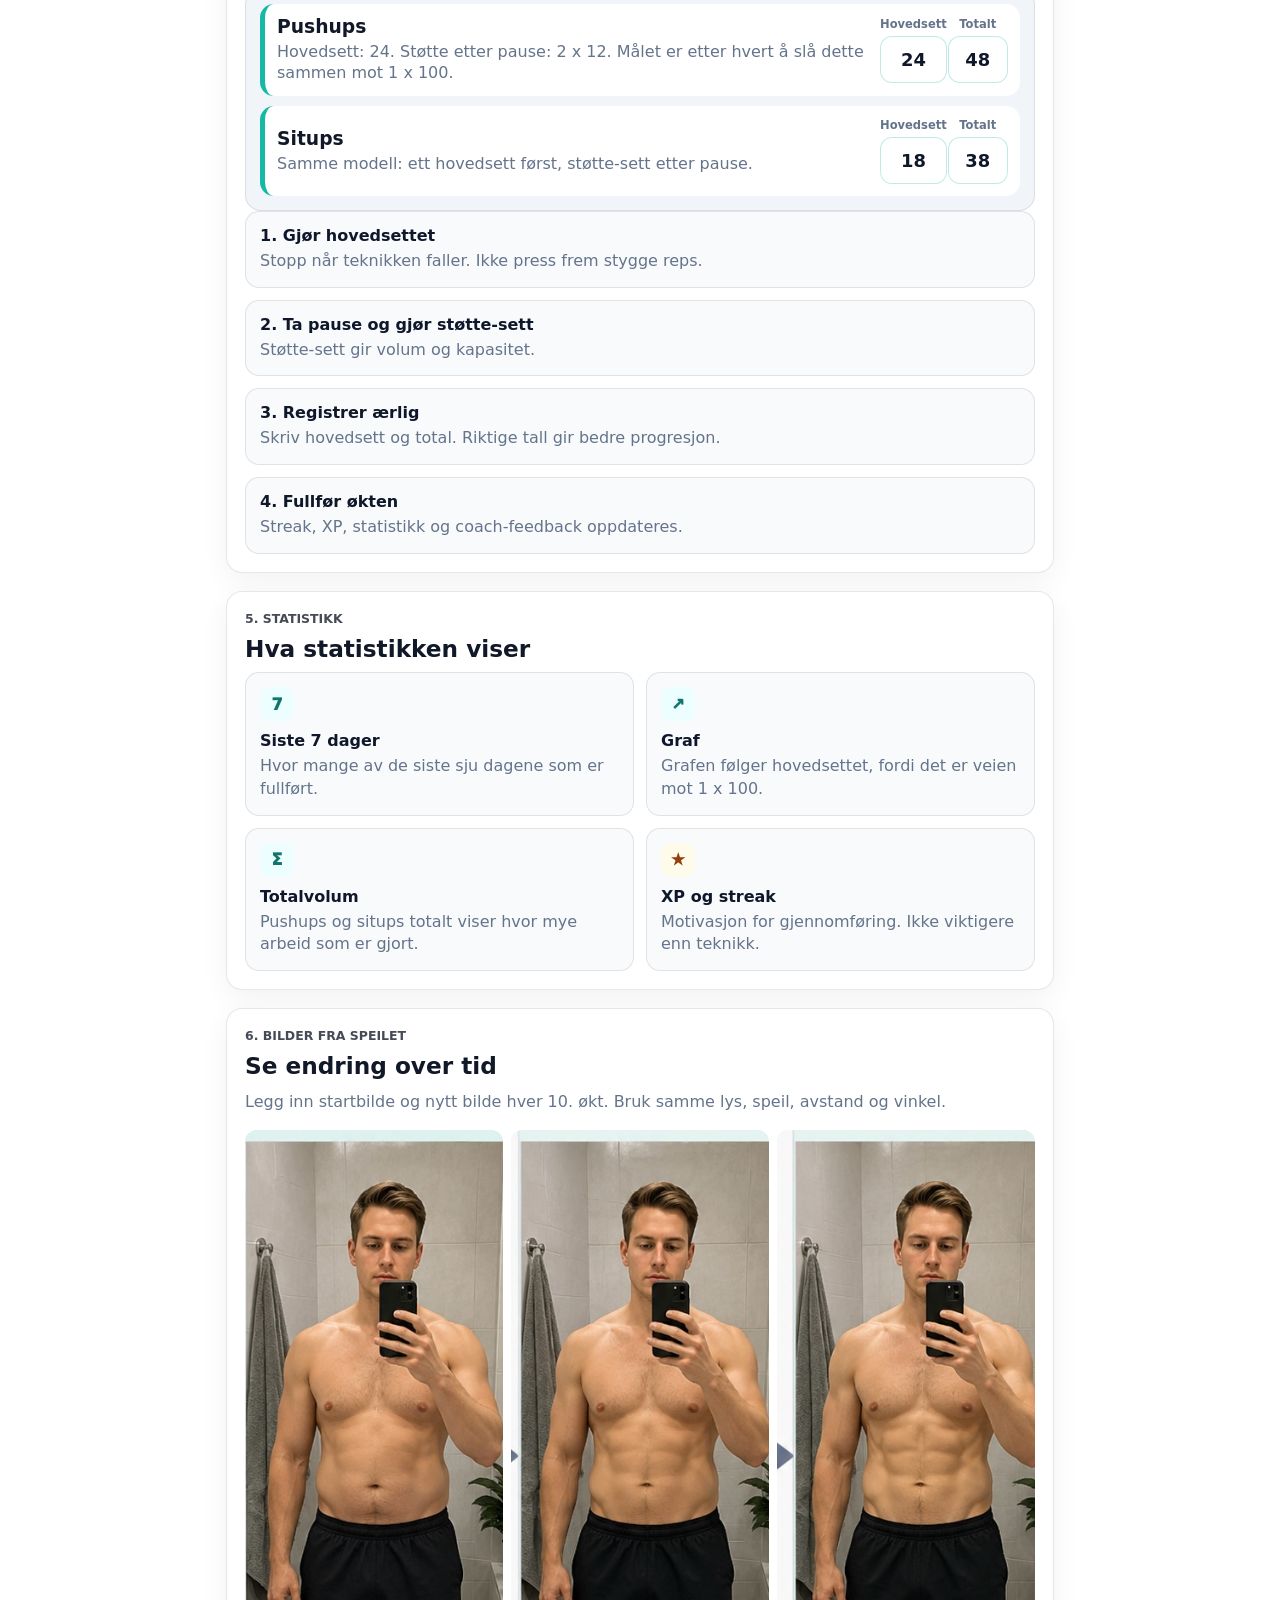
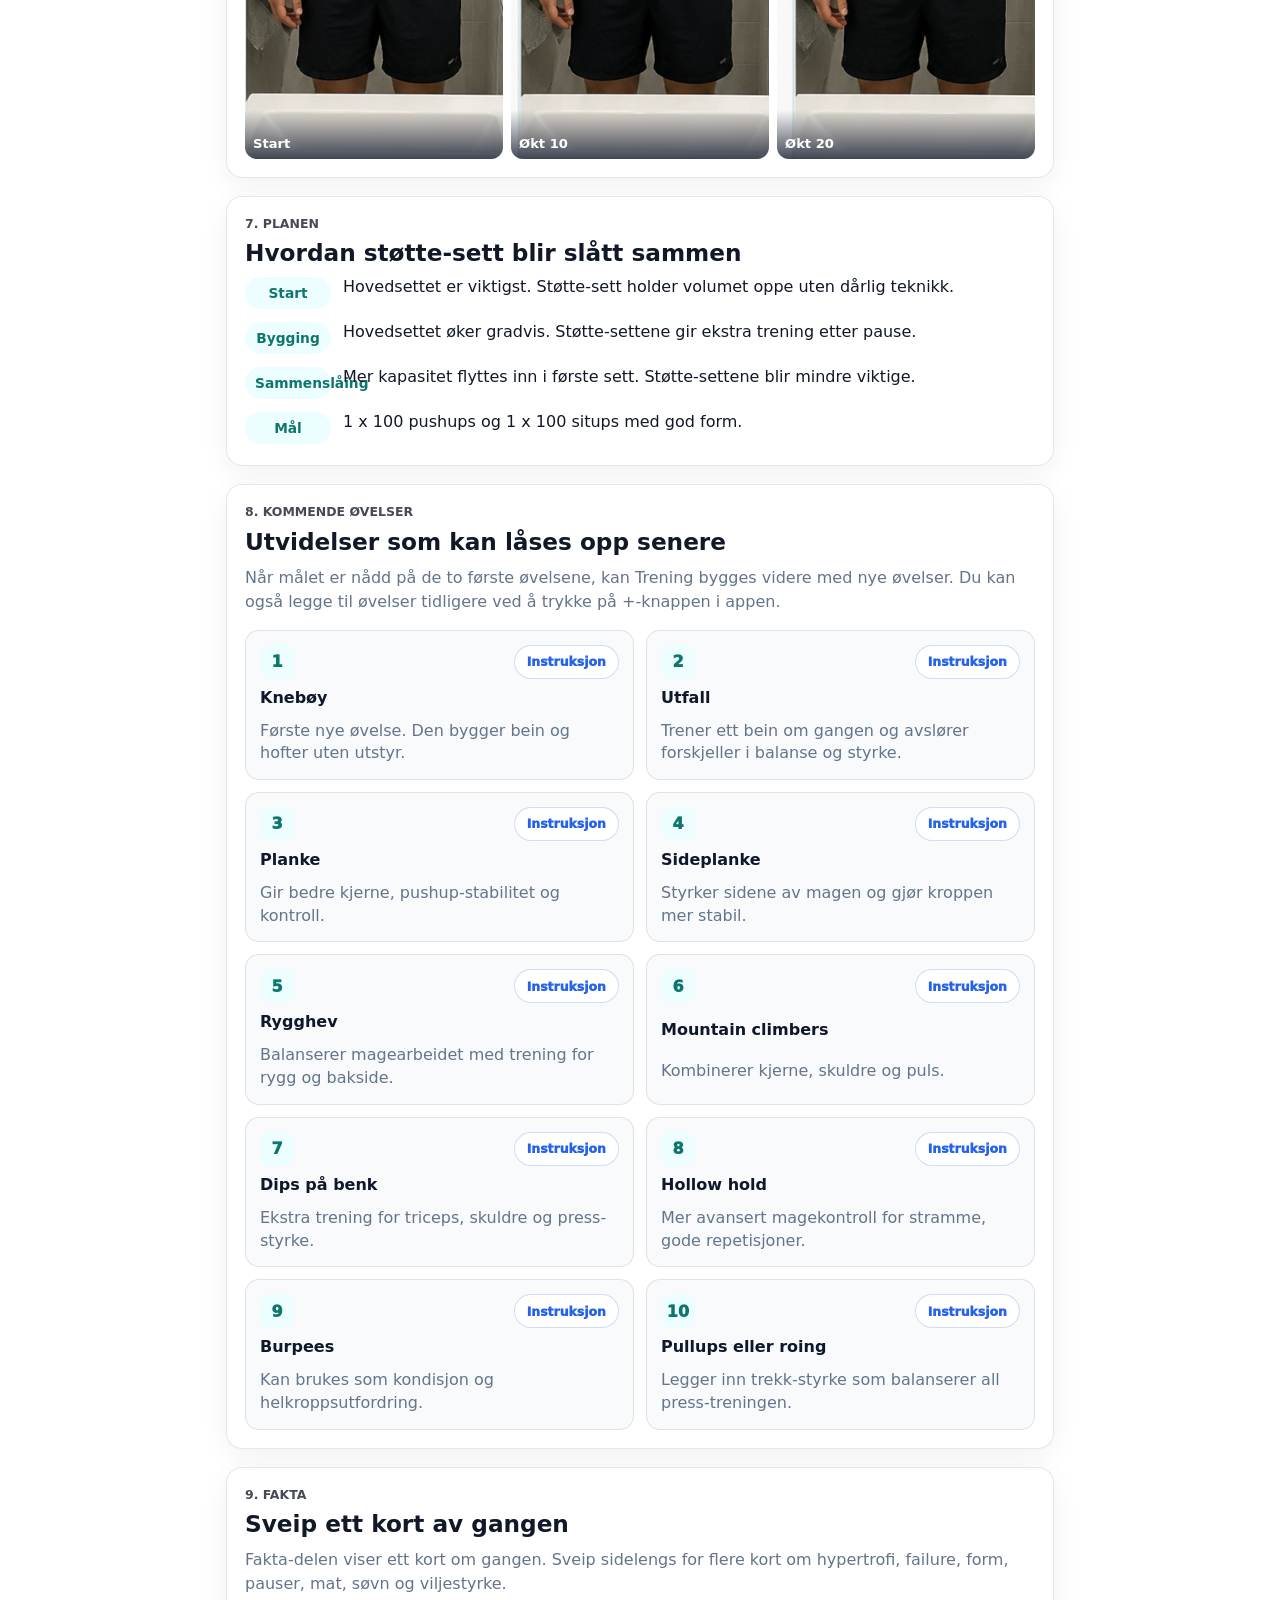
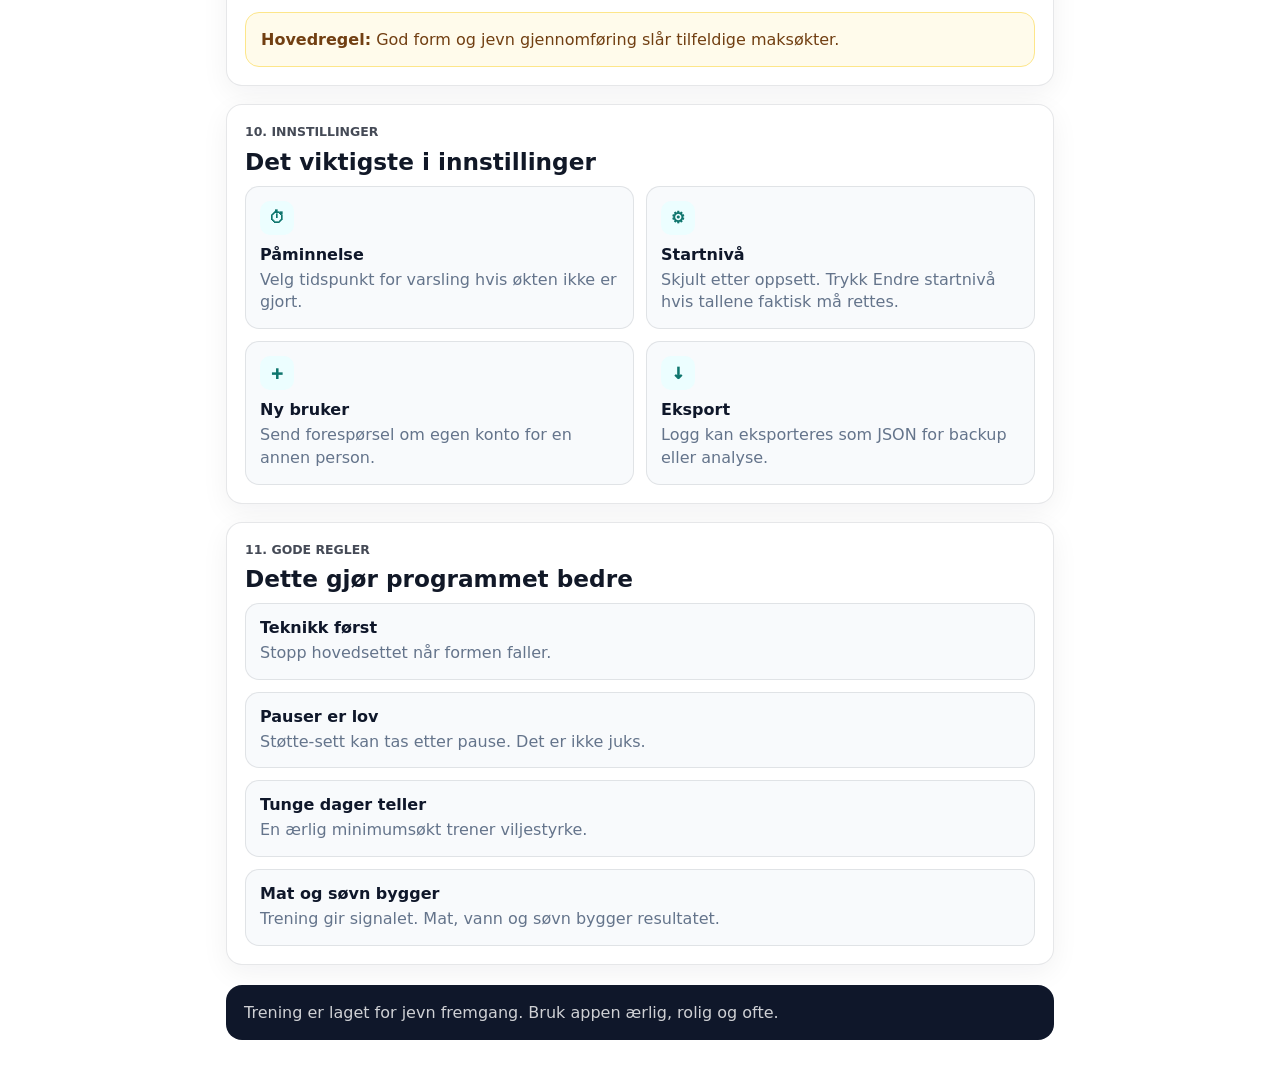
==== commit 2c5ac232: "Generalize Trening app copy" ====
--- a/trene/hjelp.html
+++ b/trene/hjelp.html
@@ -4,7 +4,7 @@
     <meta charset="utf-8" />
     <meta name="viewport" content="width=device-width, initial-scale=1, viewport-fit=cover" />
     <meta name="theme-color" content="#ffffff" />
-    <title>WB Trene - Hjelp</title>
+    <title>Trening - Hjelp</title>
     <style>
       :root {
         color-scheme: light;
@@ -592,7 +592,7 @@
         <div class="hero-top">
           <div>
             <p class="eyebrow">Bruksanvisning</p>
-            <h1>WB Trene</h1>
+            <h1>Trening</h1>
           </div>
           <div class="hero-actions">
             <button class="close-guide-button" id="closeGuideButton" type="button">Lukk</button>
@@ -634,7 +634,7 @@
         </div>
         <div class="example">
           <strong>Legg til på Hjem-skjerm</strong>
-          <p>Safari → delingsknappen → Legg til på Hjem-skjerm → åpne WB Trene fra ikonet.</p>
+          <p>Safari → delingsknappen → Legg til på Hjem-skjerm → åpne Trening fra ikonet.</p>
         </div>
       </section>
 
@@ -748,7 +748,7 @@
       <section id="kommende-ovelser">
         <p class="eyebrow">8. Kommende øvelser</p>
         <h2>Utvidelser som kan låses opp senere</h2>
-        <p>Når målet er nådd på de to første øvelsene, kan WB Trene bygges videre med nye øvelser. Du kan også legge til øvelser tidligere ved å trykke på +-knappen i appen.</p>
+        <p>Når målet er nådd på de to første øvelsene, kan Trening bygges videre med nye øvelser. Du kan også legge til øvelser tidligere ved å trykke på +-knappen i appen.</p>
         <div class="exercise-grid">
           <article class="exercise-card">
             <div class="exercise-card__top"><div class="exercise-rank">1</div><button class="exercise-info-button" type="button" data-exercise="kneboy" aria-label="Instruksjon for knebøy">Instruksjon</button></div>
@@ -808,7 +808,7 @@
         <div class="card-grid">
           <div class="info-card"><div class="icon">⏱</div><strong>Påminnelse</strong><p>Velg tidspunkt for varsling hvis økten ikke er gjort.</p></div>
           <div class="info-card"><div class="icon">⚙</div><strong>Startnivå</strong><p>Skjult etter oppsett. Trykk Endre startnivå hvis tallene faktisk må rettes.</p></div>
-          <div class="info-card"><div class="icon">+</div><strong>Kompis-konto</strong><p>Send forespørsel om egen konto for en kompis.</p></div>
+          <div class="info-card"><div class="icon">+</div><strong>Ny bruker</strong><p>Send forespørsel om egen konto for en annen person.</p></div>
           <div class="info-card"><div class="icon">↓</div><strong>Eksport</strong><p>Logg kan eksporteres som JSON for backup eller analyse.</p></div>
         </div>
       </section>
@@ -825,7 +825,7 @@
       </section>
 
       <footer class="footer">
-        <p>WB Trene er laget for Williams treningsprosjekt. Bruk appen ærlig, rolig og jevnt.</p>
+        <p>Trening er laget for jevn fremgang. Bruk appen ærlig, rolig og ofte.</p>
       </footer>
     </main>
     <div class="exercise-overlay" id="exerciseOverlay" aria-hidden="true">
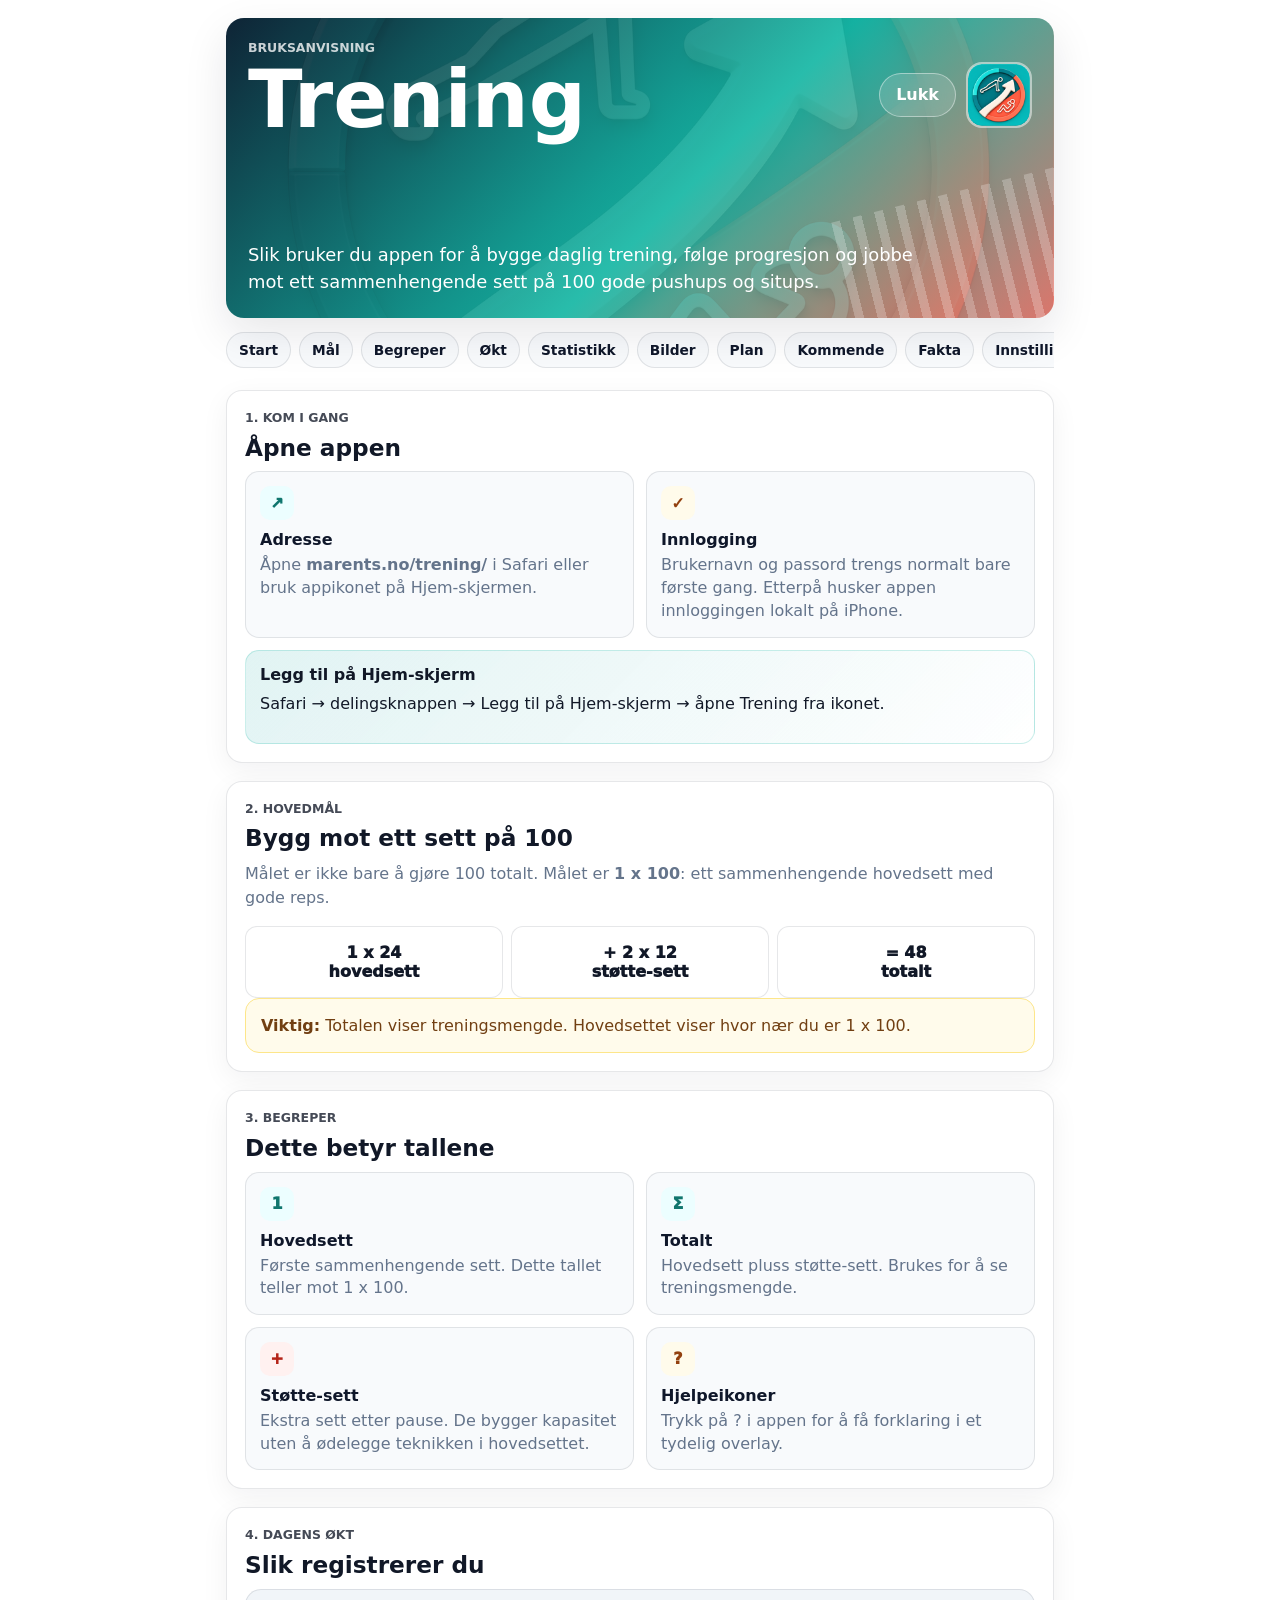
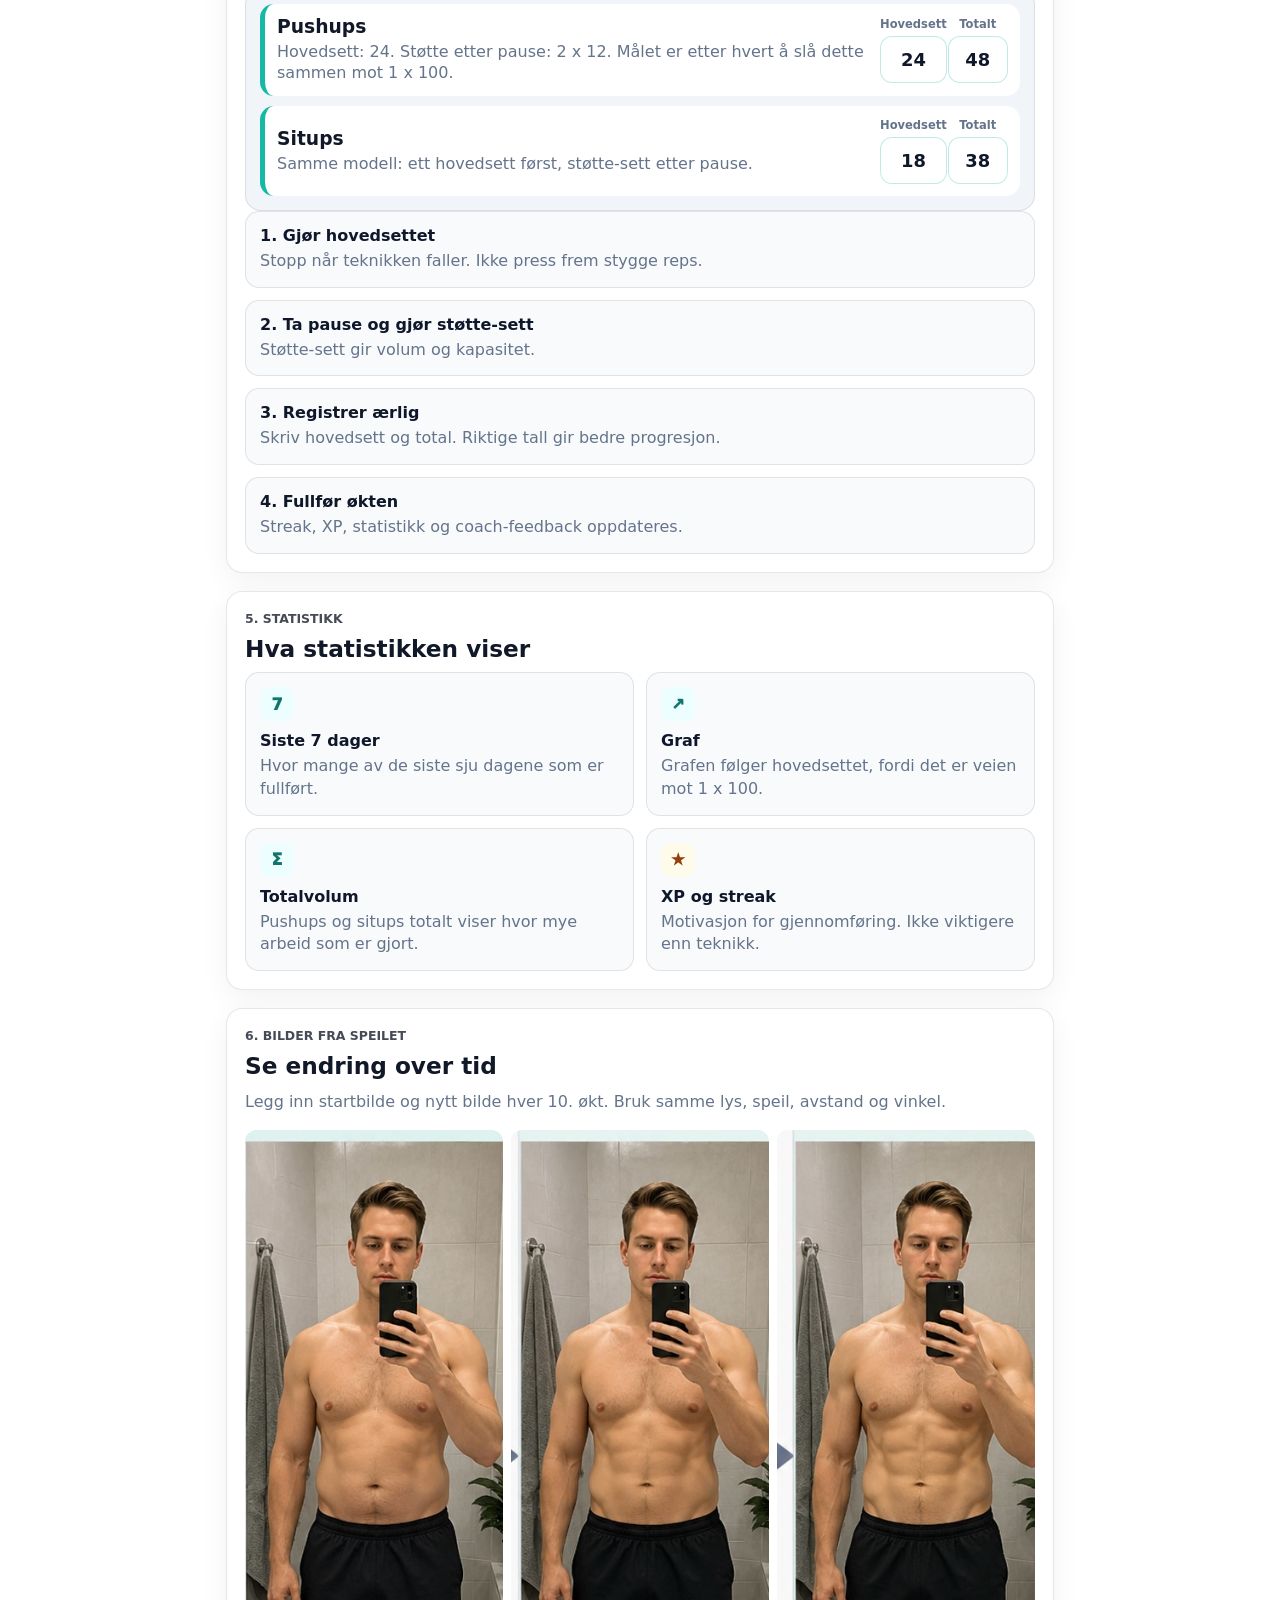
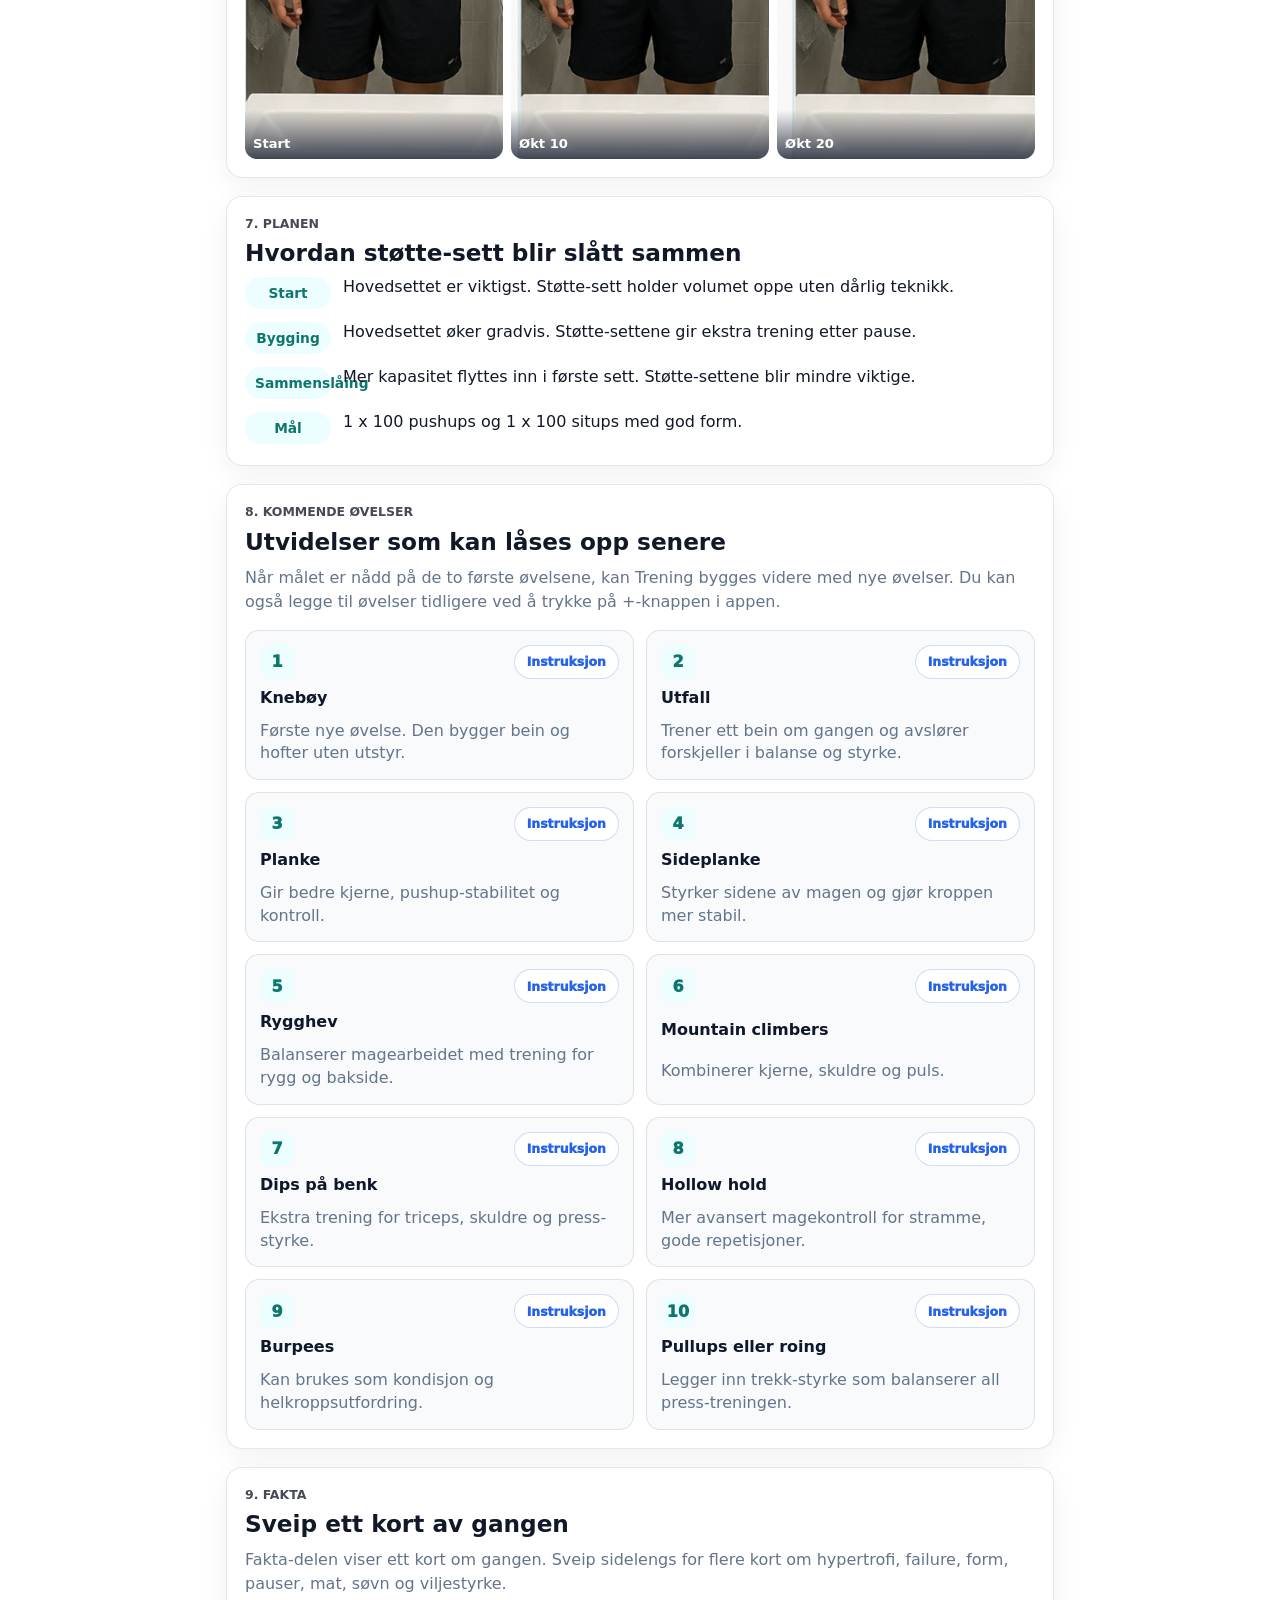
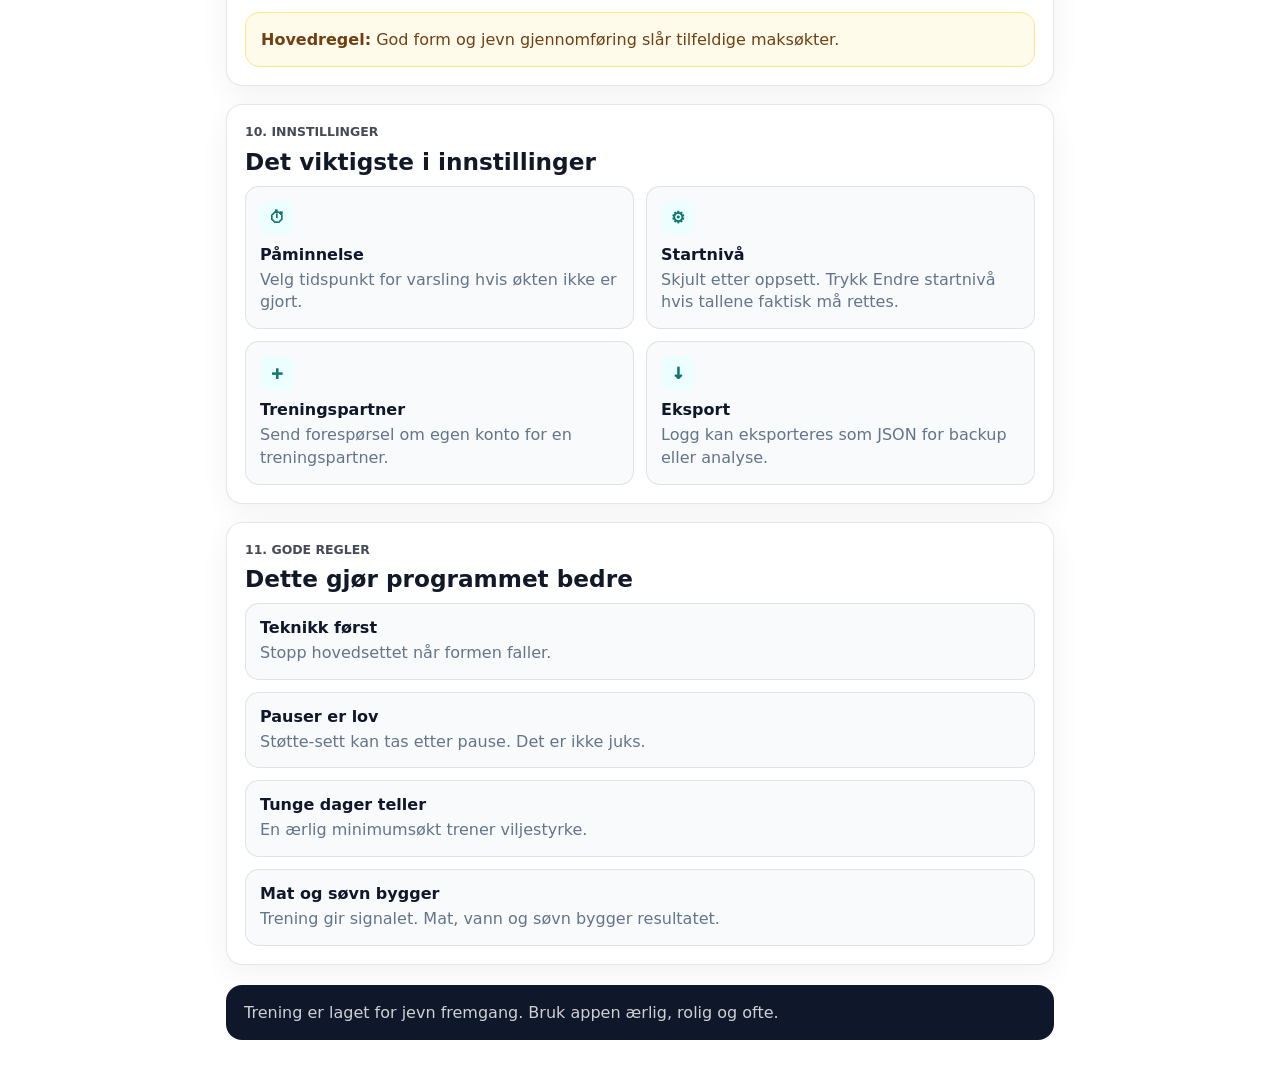
==== commit 3a56ba8c: "Use treningspartner copy" ====
--- a/trene/hjelp.html
+++ b/trene/hjelp.html
@@ -808,7 +808,7 @@
         <div class="card-grid">
           <div class="info-card"><div class="icon">⏱</div><strong>Påminnelse</strong><p>Velg tidspunkt for varsling hvis økten ikke er gjort.</p></div>
           <div class="info-card"><div class="icon">⚙</div><strong>Startnivå</strong><p>Skjult etter oppsett. Trykk Endre startnivå hvis tallene faktisk må rettes.</p></div>
-          <div class="info-card"><div class="icon">+</div><strong>Ny bruker</strong><p>Send forespørsel om egen konto for en annen person.</p></div>
+          <div class="info-card"><div class="icon">+</div><strong>Treningspartner</strong><p>Send forespørsel om egen konto for en treningspartner.</p></div>
           <div class="info-card"><div class="icon">↓</div><strong>Eksport</strong><p>Logg kan eksporteres som JSON for backup eller analyse.</p></div>
         </div>
       </section>
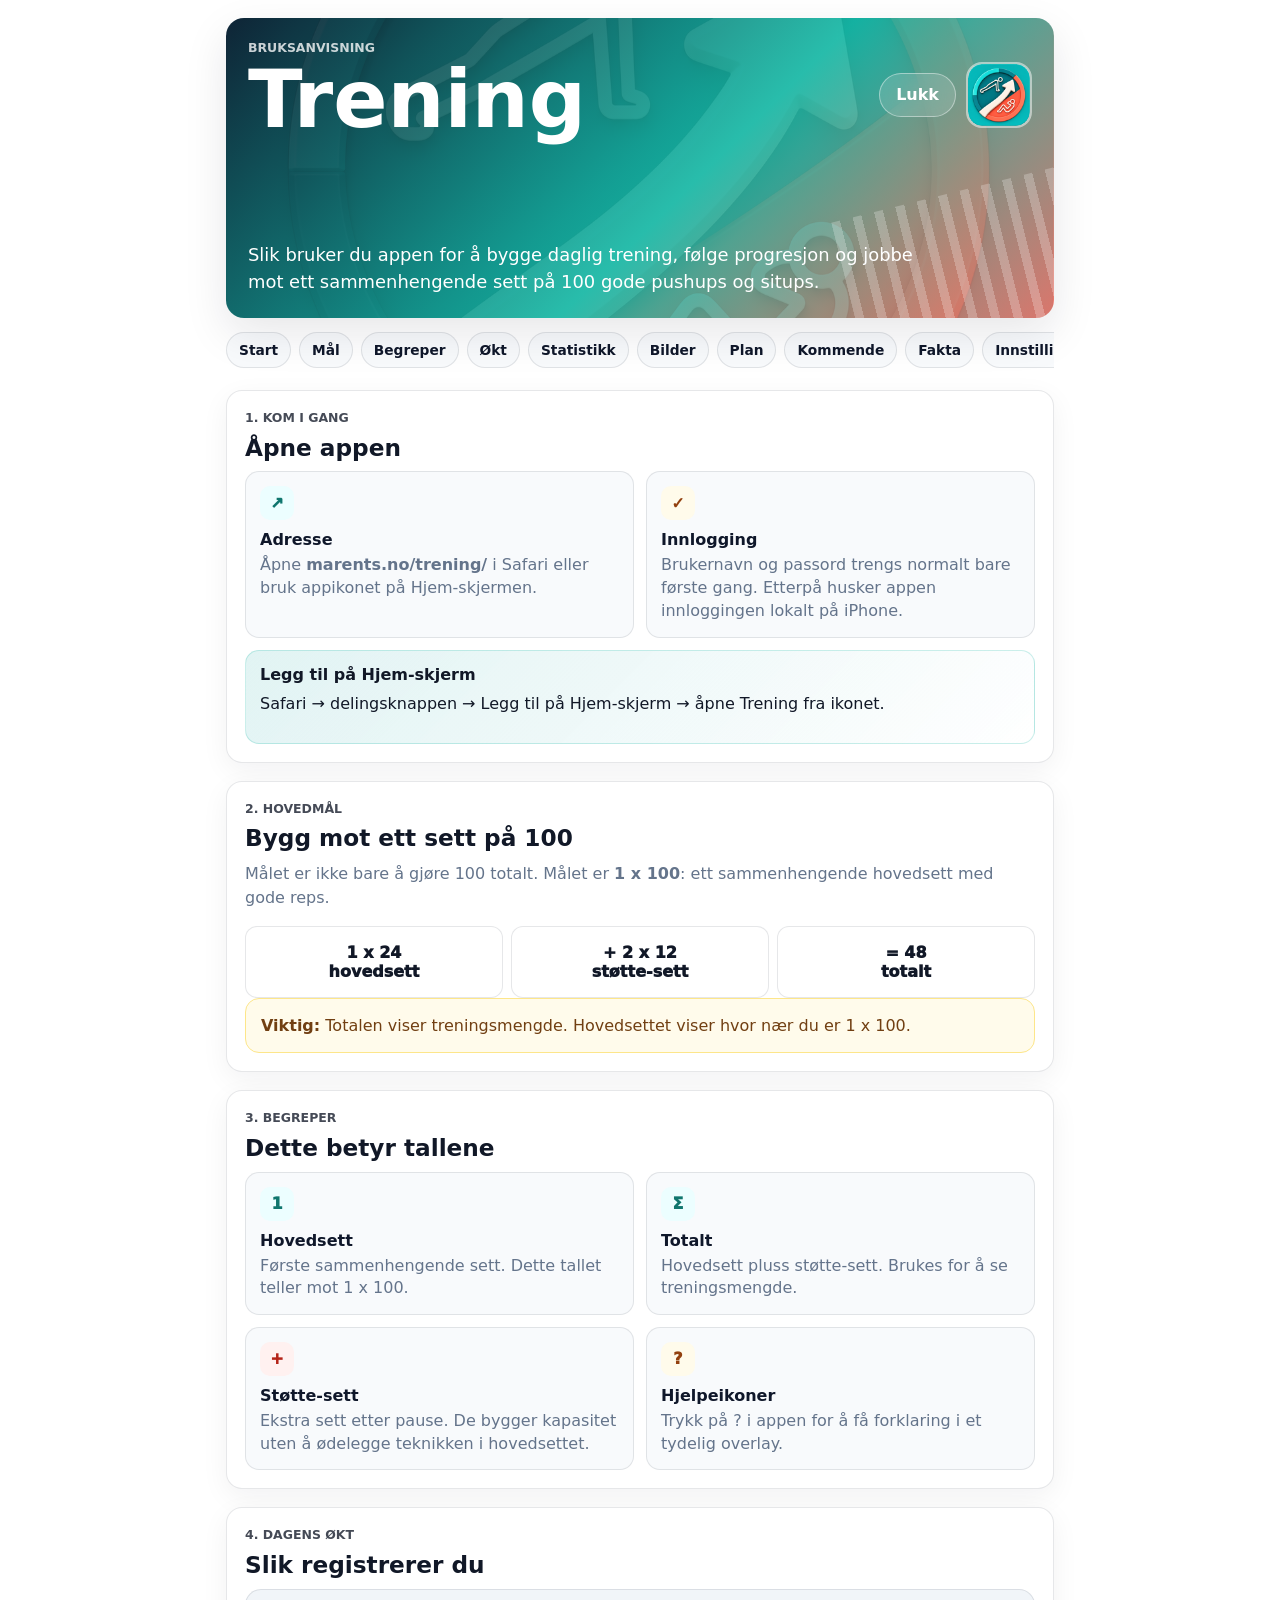
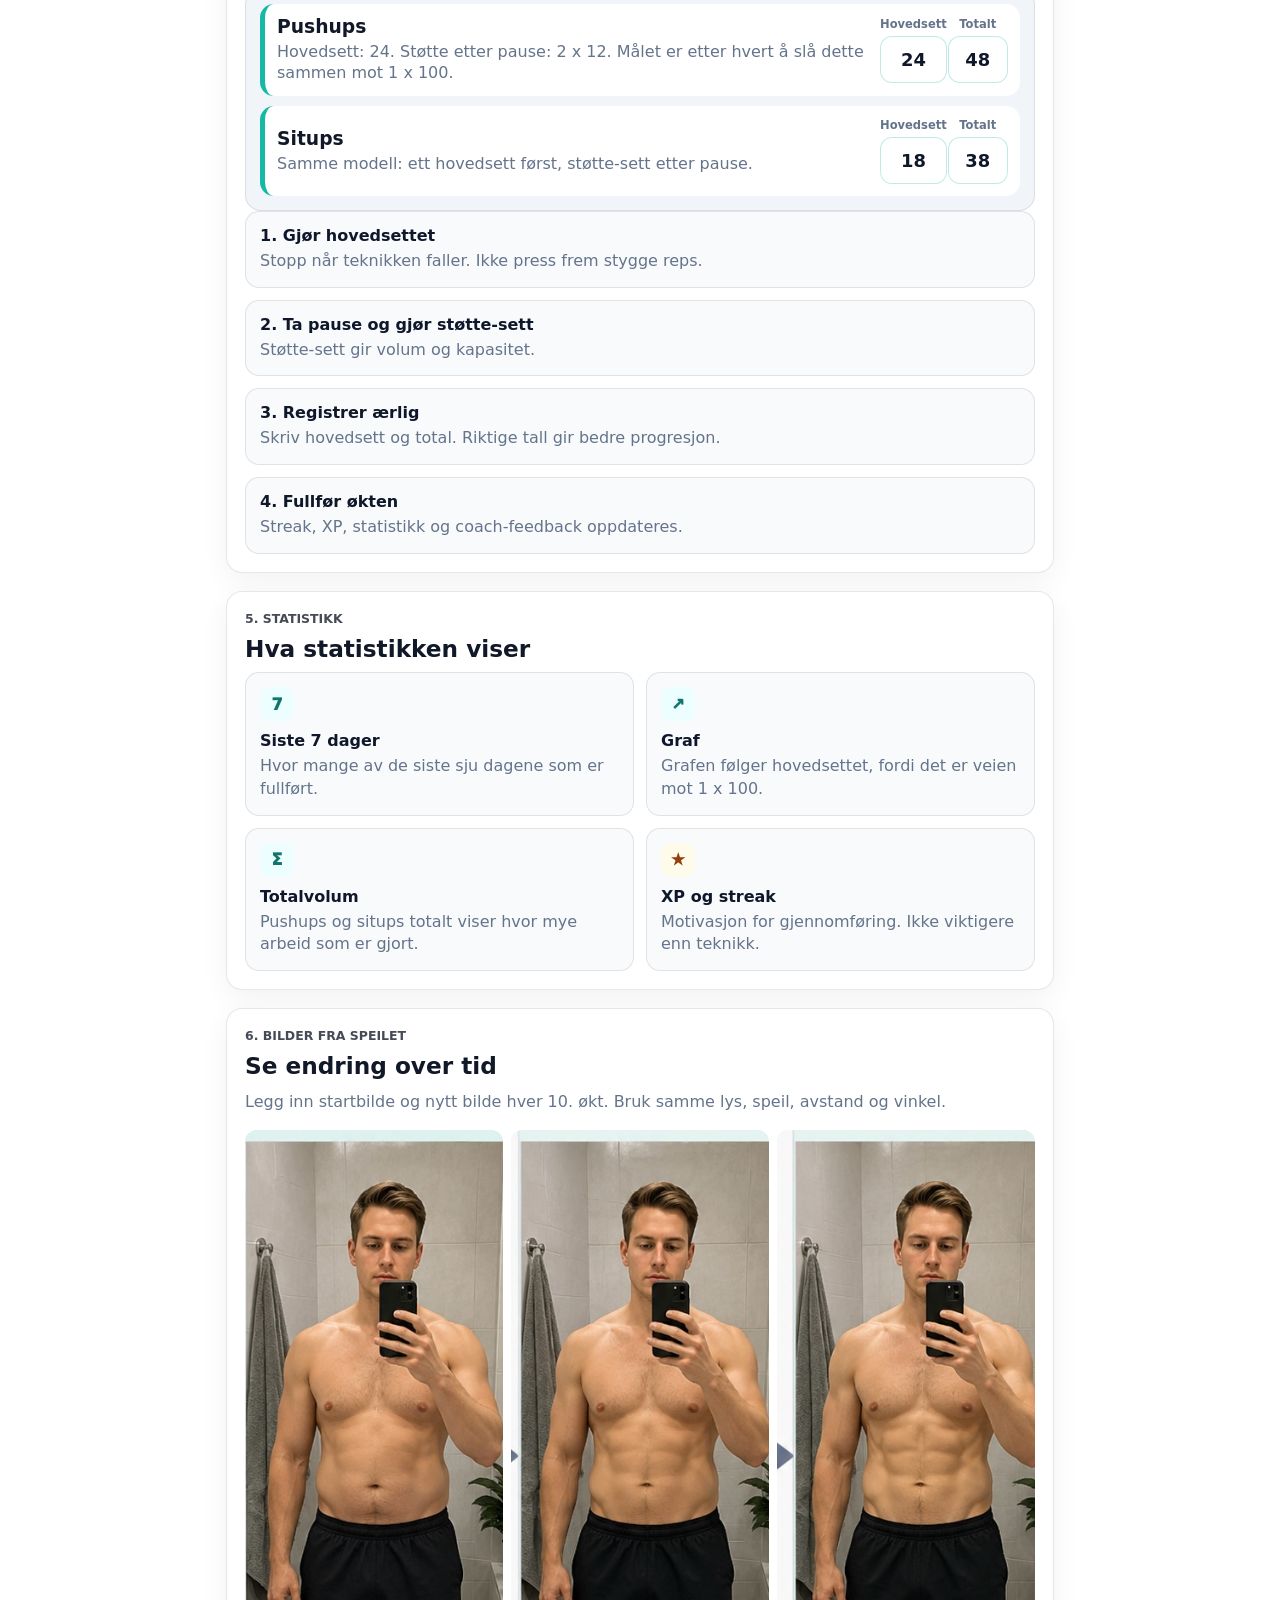
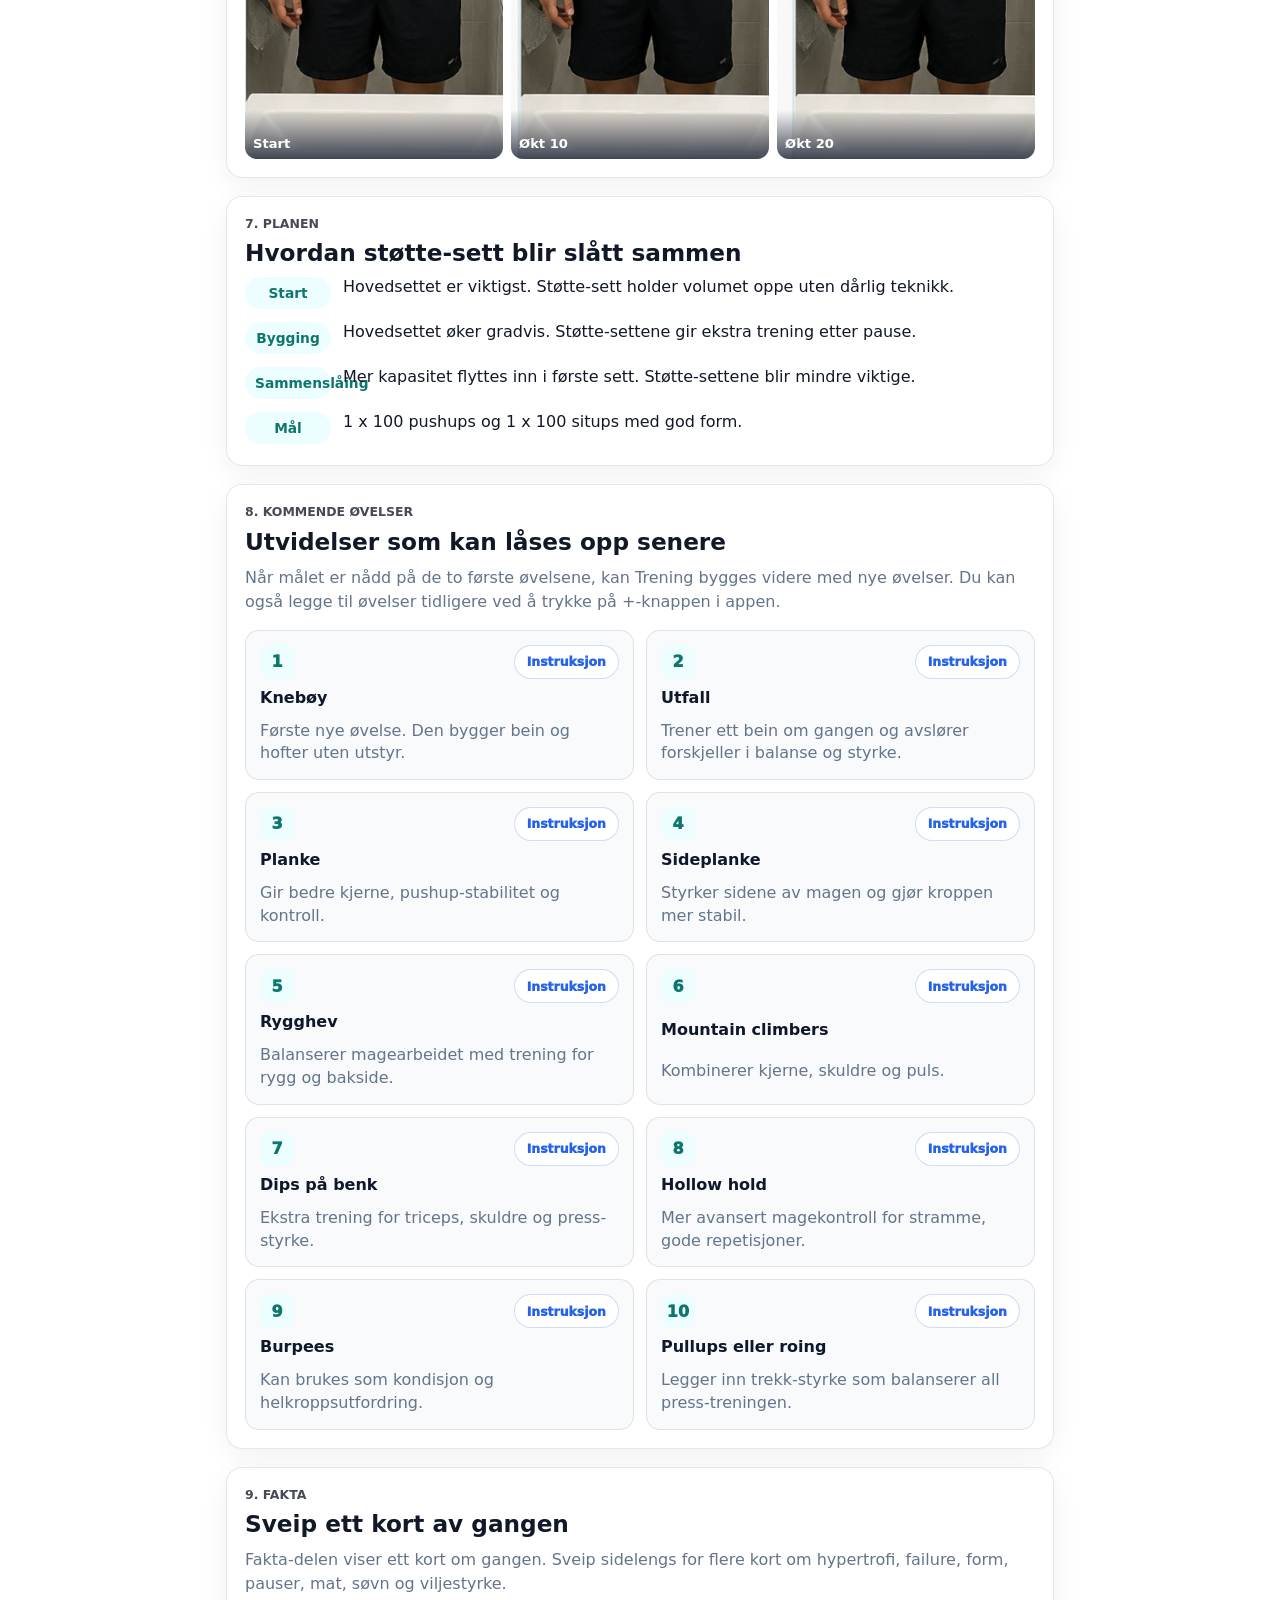
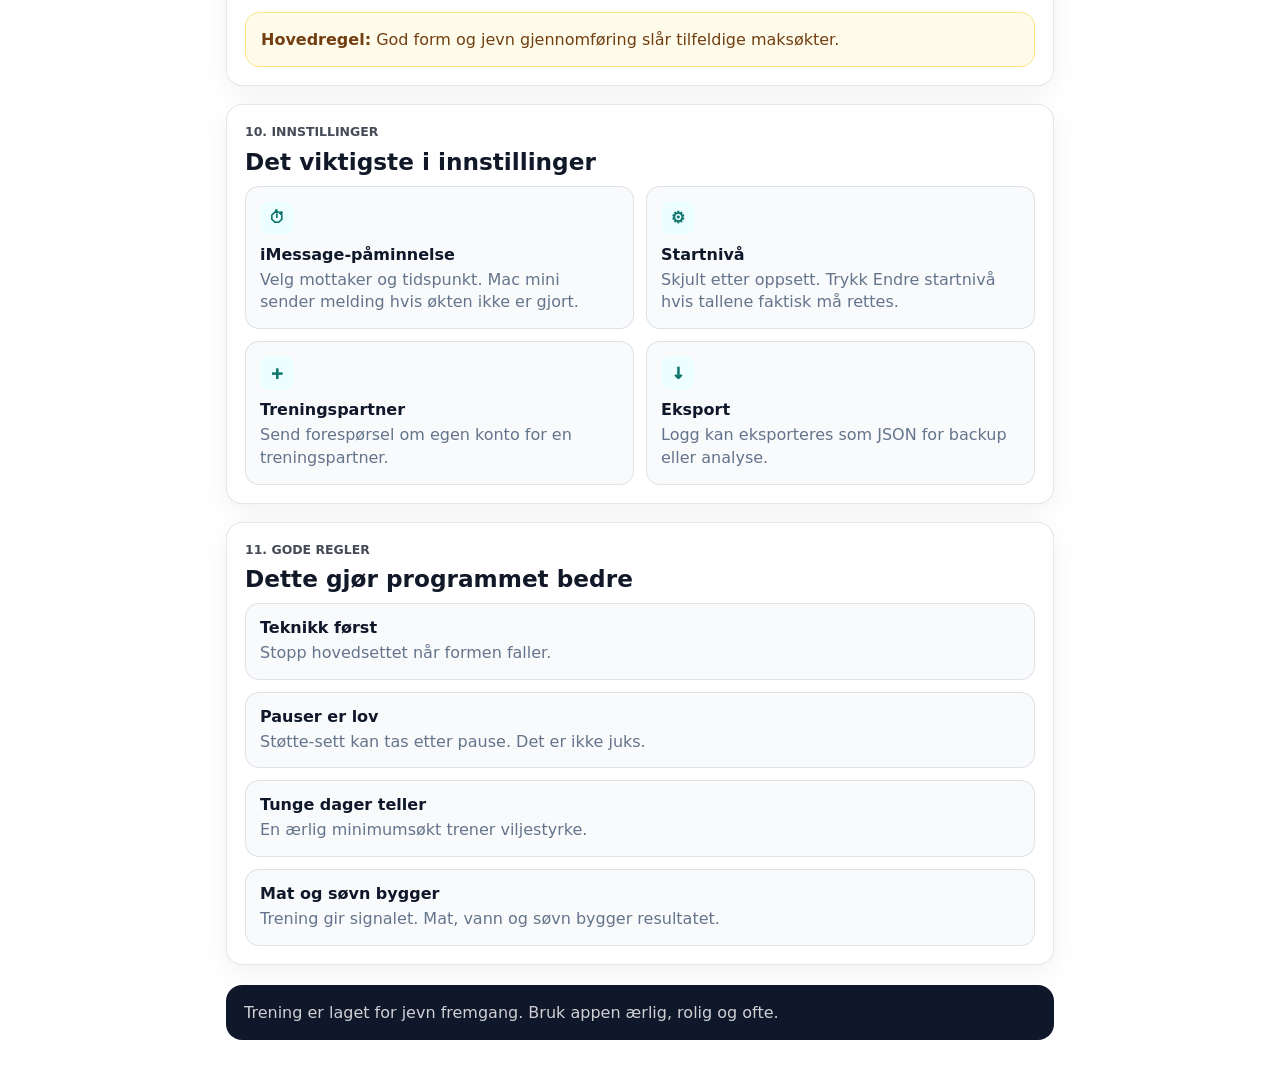
==== commit d89178e0: "Switch Trening reminders to iMessage" ====
--- a/trene/hjelp.html
+++ b/trene/hjelp.html
@@ -806,7 +806,7 @@
         <p class="eyebrow">10. Innstillinger</p>
         <h2>Det viktigste i innstillinger</h2>
         <div class="card-grid">
-          <div class="info-card"><div class="icon">⏱</div><strong>Påminnelse</strong><p>Velg tidspunkt for varsling hvis økten ikke er gjort.</p></div>
+          <div class="info-card"><div class="icon">⏱</div><strong>iMessage-påminnelse</strong><p>Velg mottaker og tidspunkt. Mac mini sender melding hvis økten ikke er gjort.</p></div>
           <div class="info-card"><div class="icon">⚙</div><strong>Startnivå</strong><p>Skjult etter oppsett. Trykk Endre startnivå hvis tallene faktisk må rettes.</p></div>
           <div class="info-card"><div class="icon">+</div><strong>Treningspartner</strong><p>Send forespørsel om egen konto for en treningspartner.</p></div>
           <div class="info-card"><div class="icon">↓</div><strong>Eksport</strong><p>Logg kan eksporteres som JSON for backup eller analyse.</p></div>
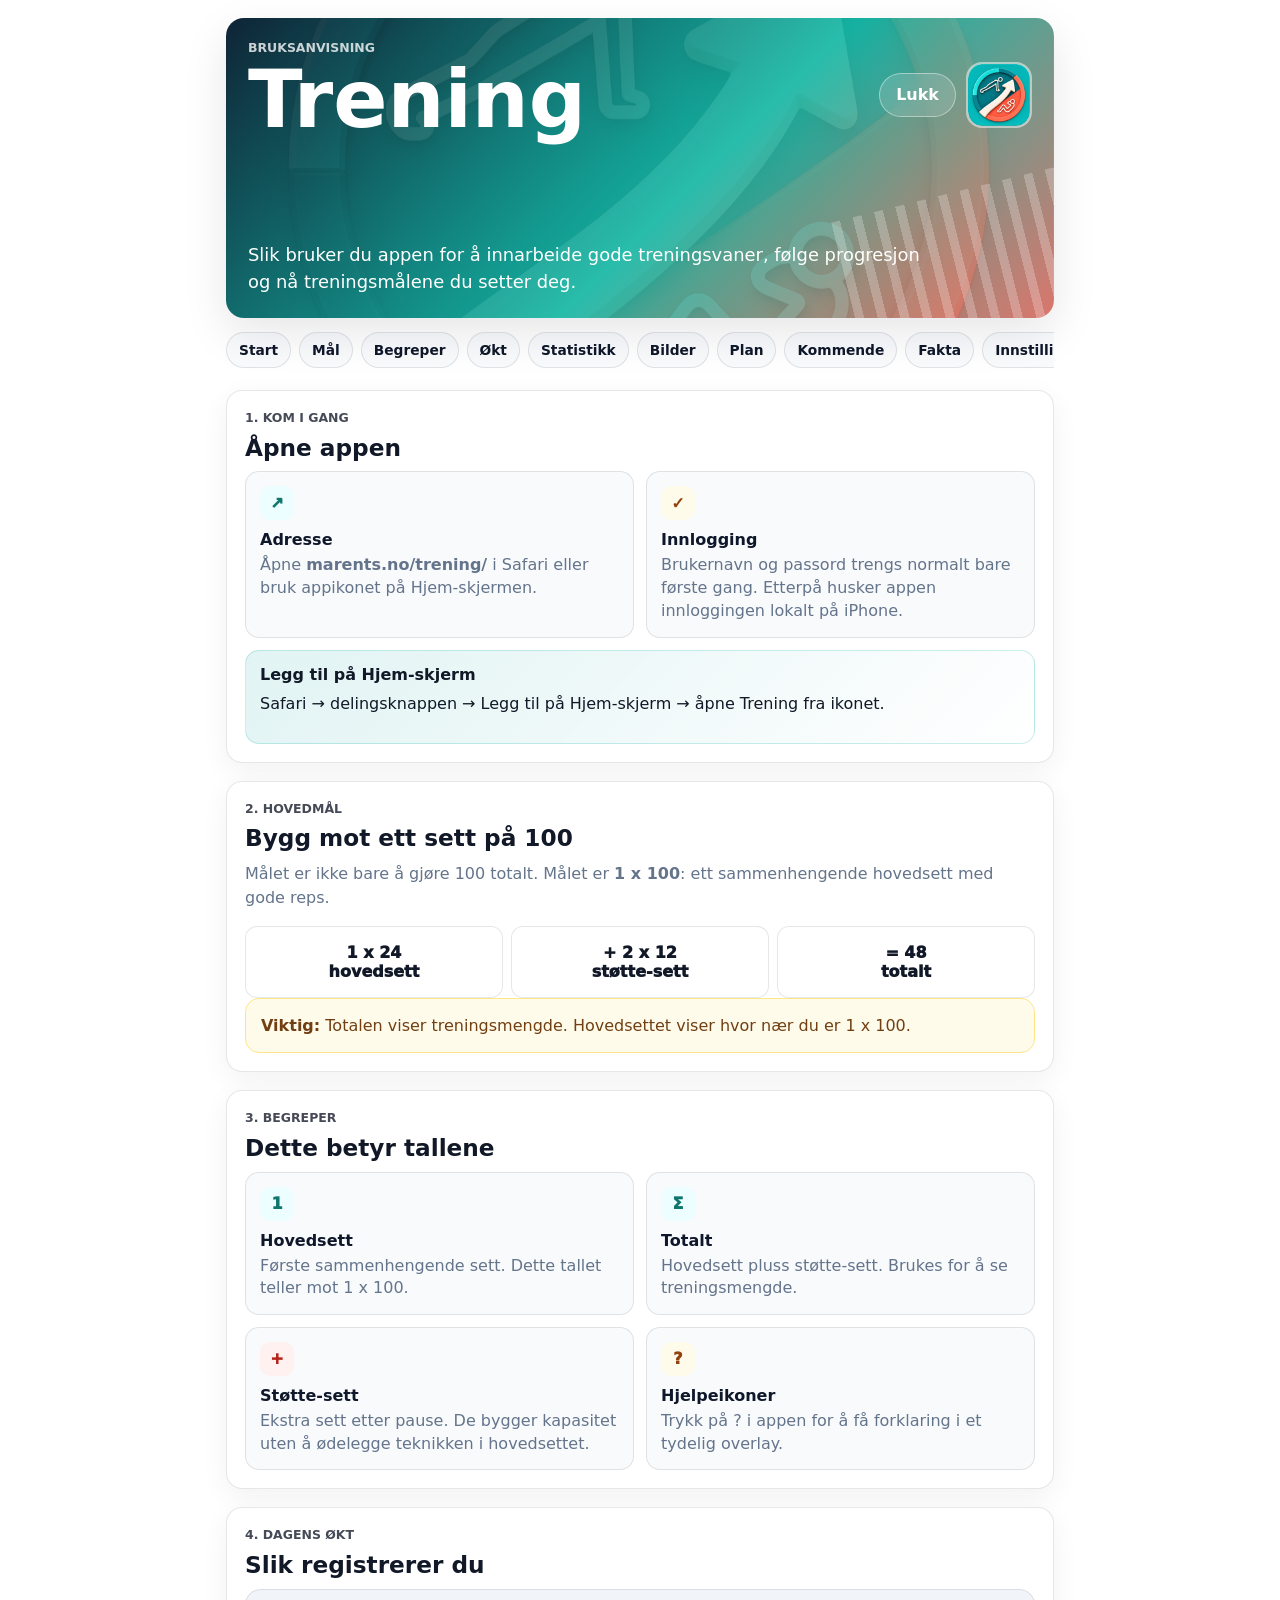
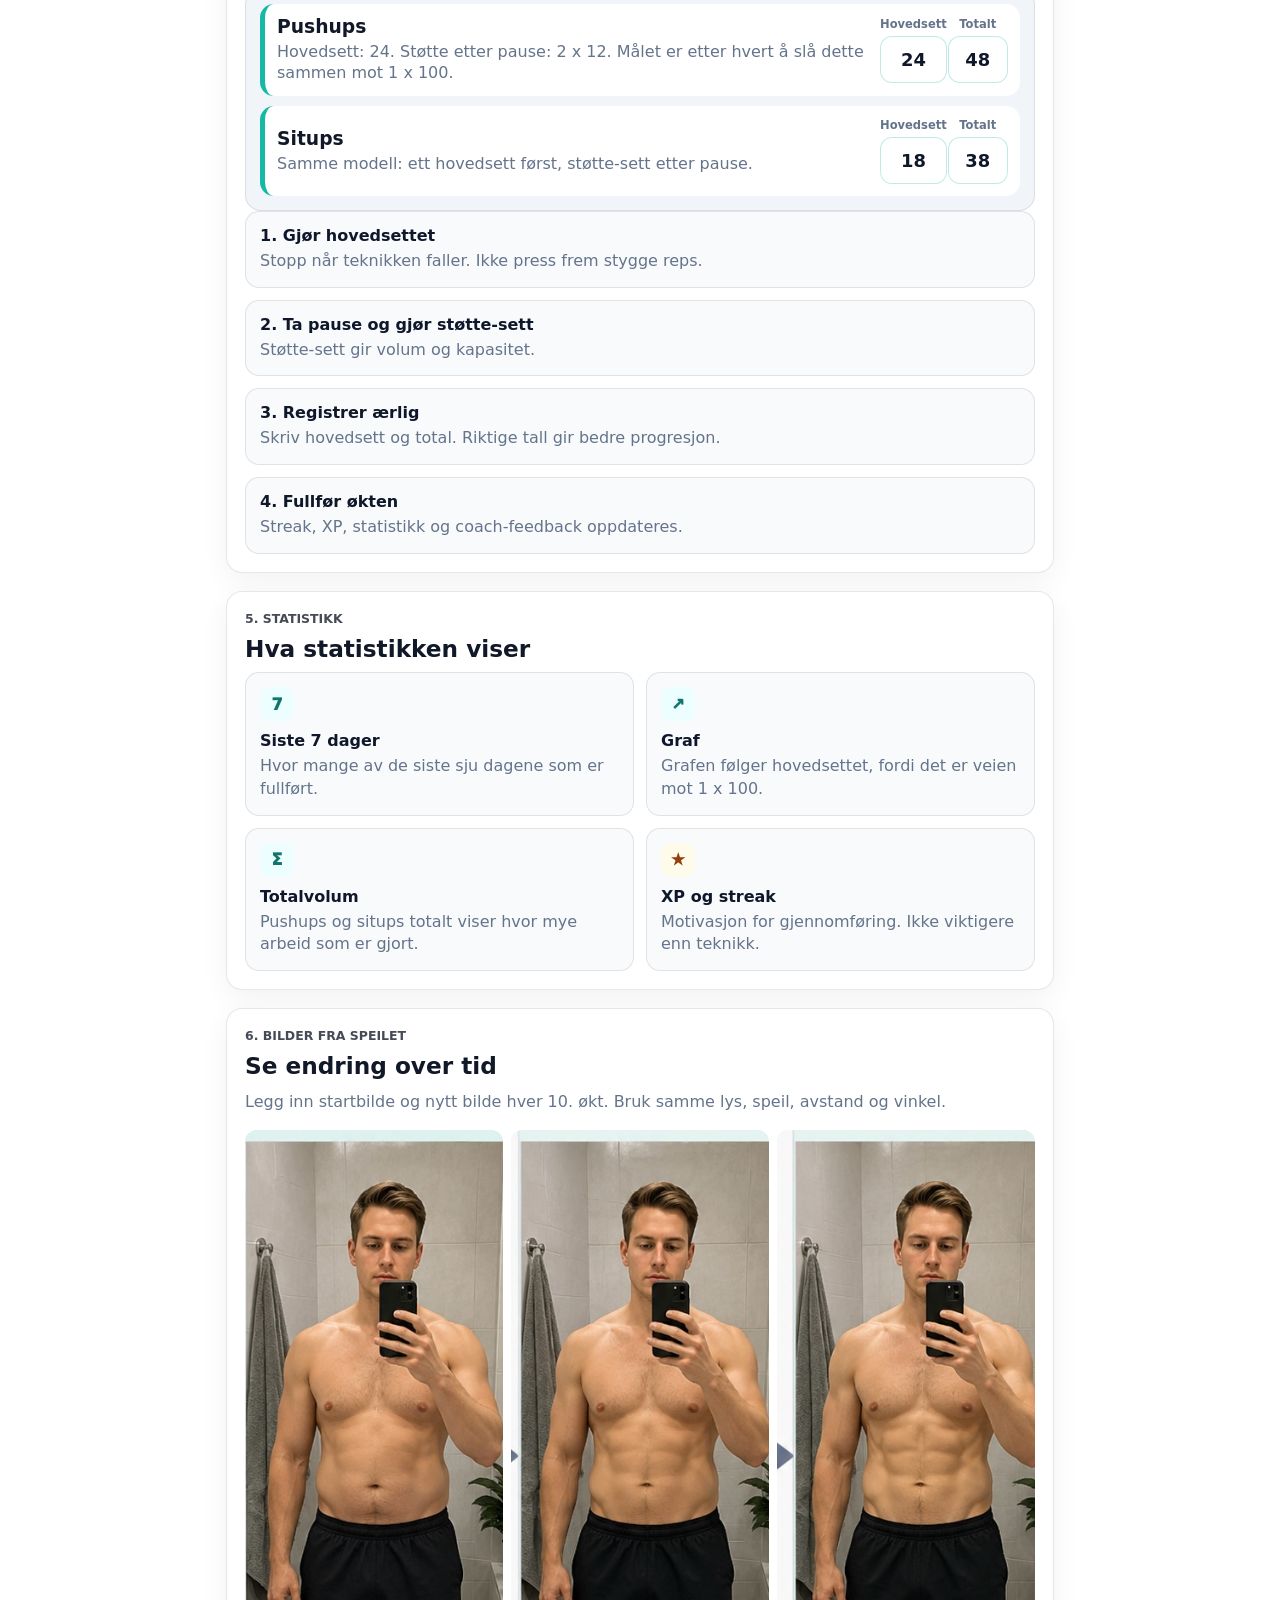
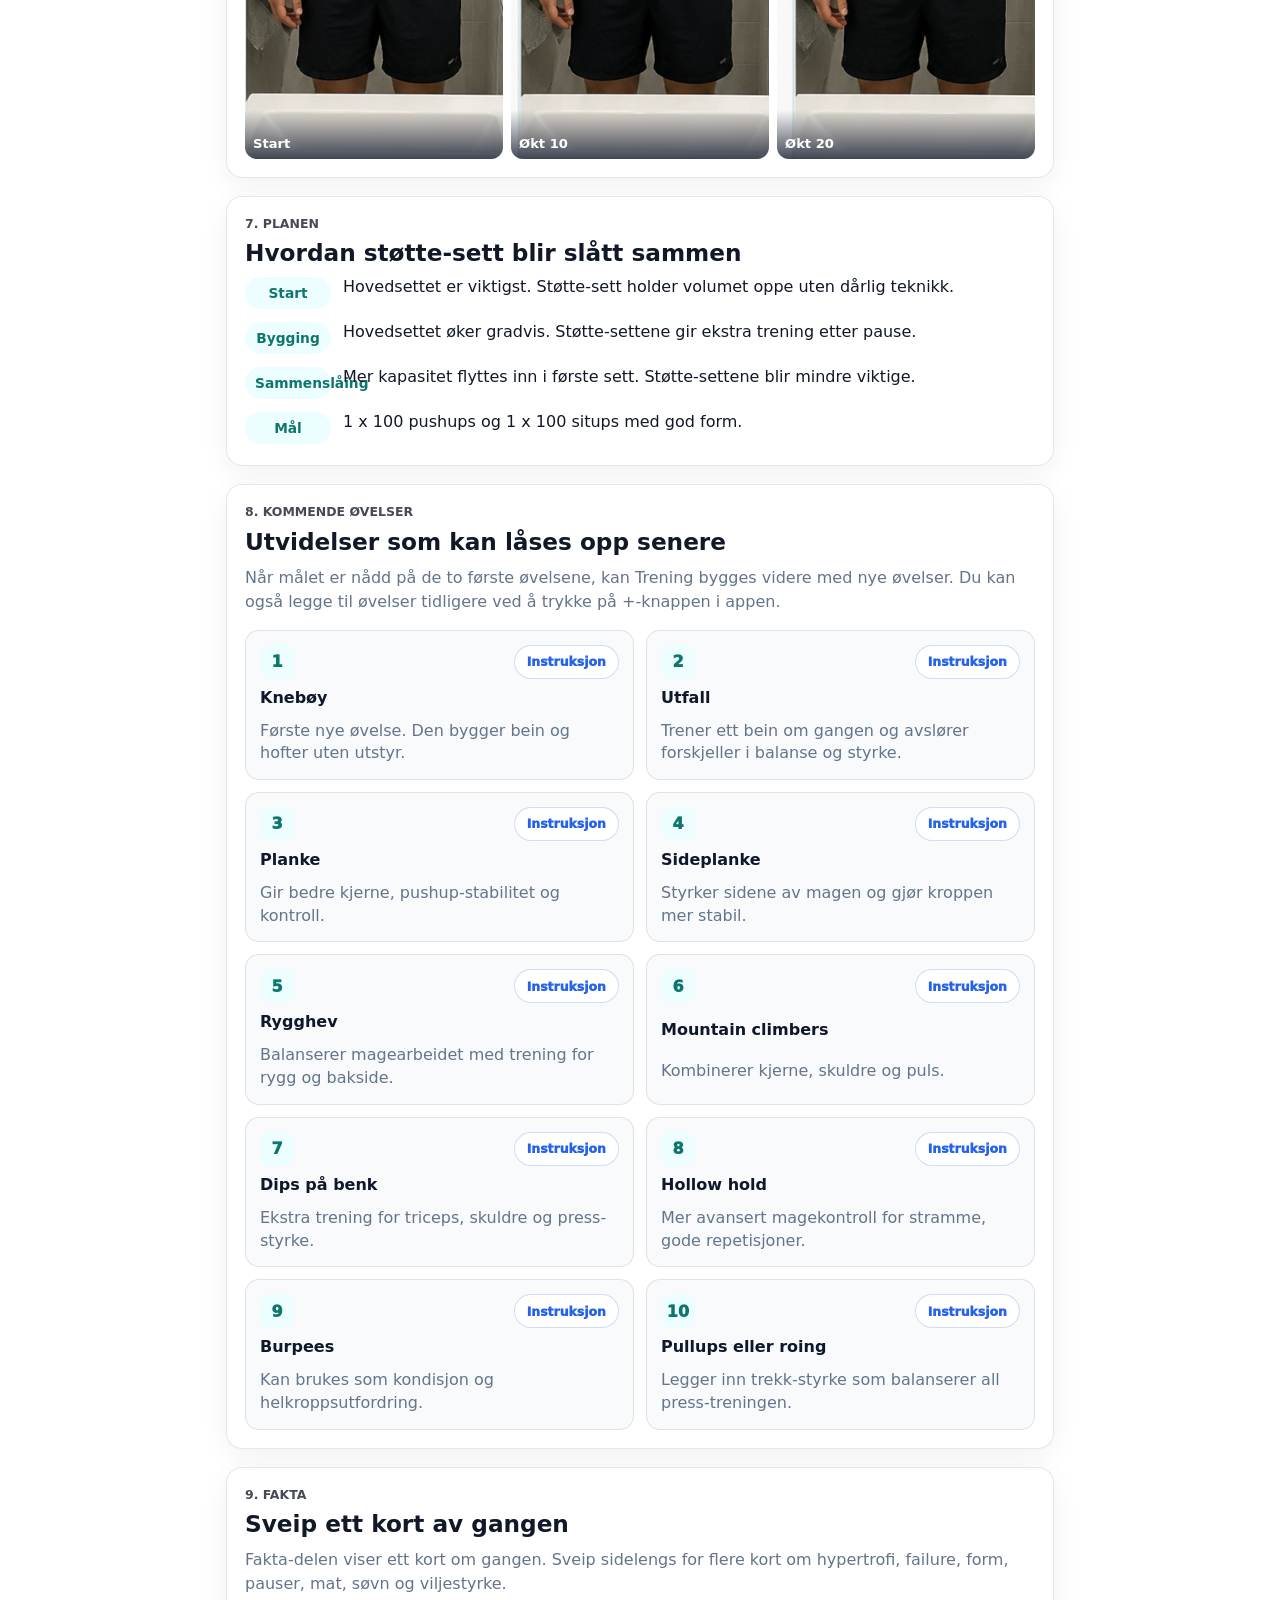
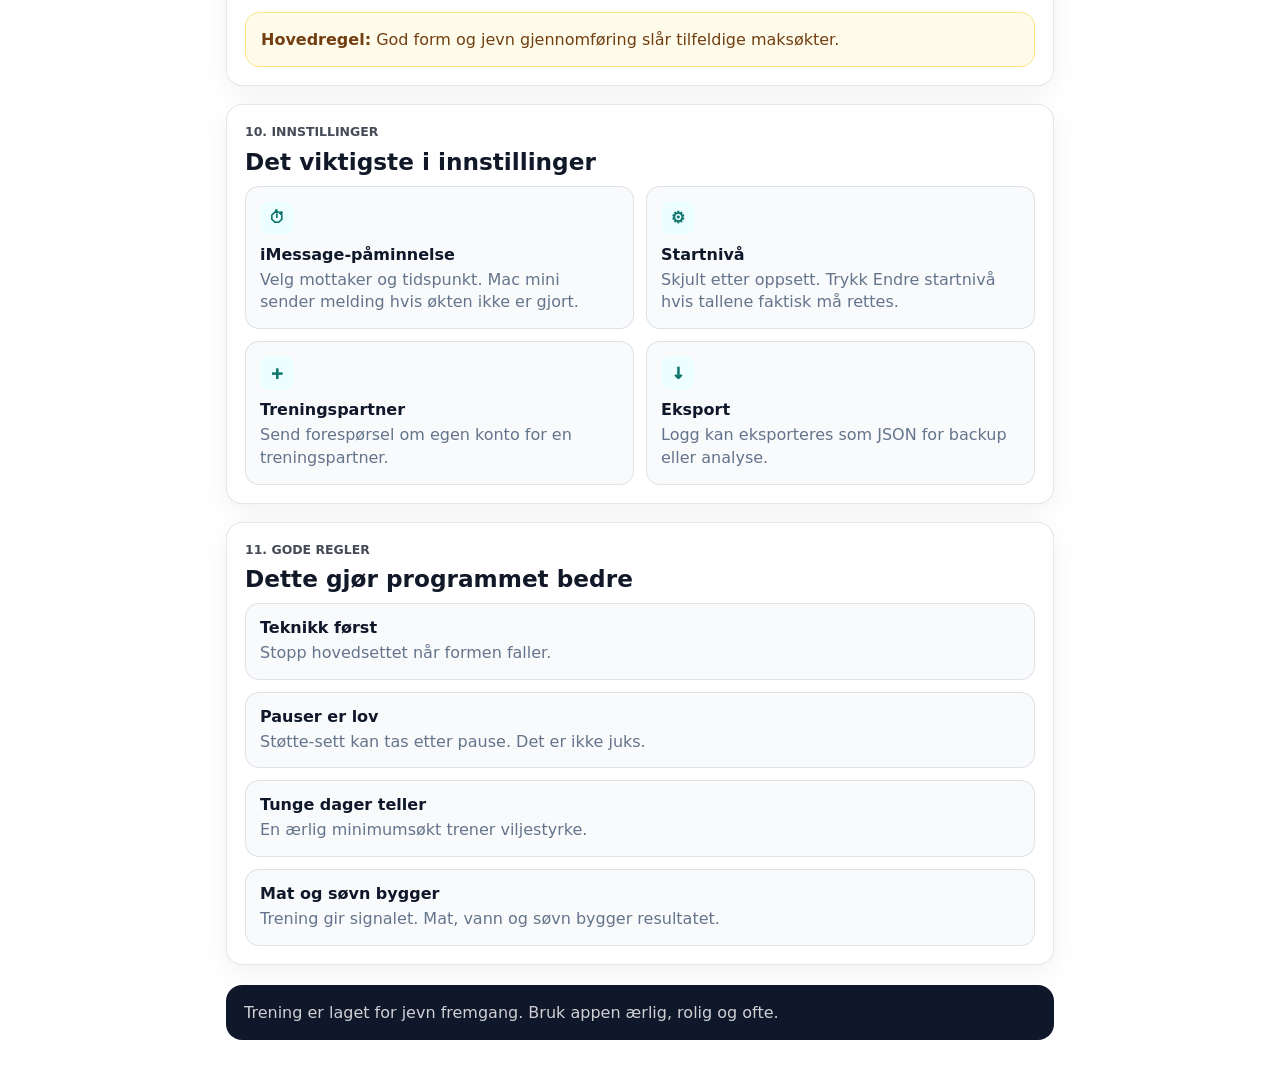
==== commit f85ee803: "Generalize Trening guide hero" ====
--- a/trene/hjelp.html
+++ b/trene/hjelp.html
@@ -600,7 +600,7 @@
           </div>
         </div>
         <div>
-          <p class="lead">Slik bruker du appen for å bygge daglig trening, følge progresjon og jobbe mot ett sammenhengende sett på 100 gode pushups og situps.</p>
+          <p class="lead">Slik bruker du appen for å innarbeide gode treningsvaner, følge progresjon og nå treningsmålene du setter deg.</p>
         </div>
       </header>
 
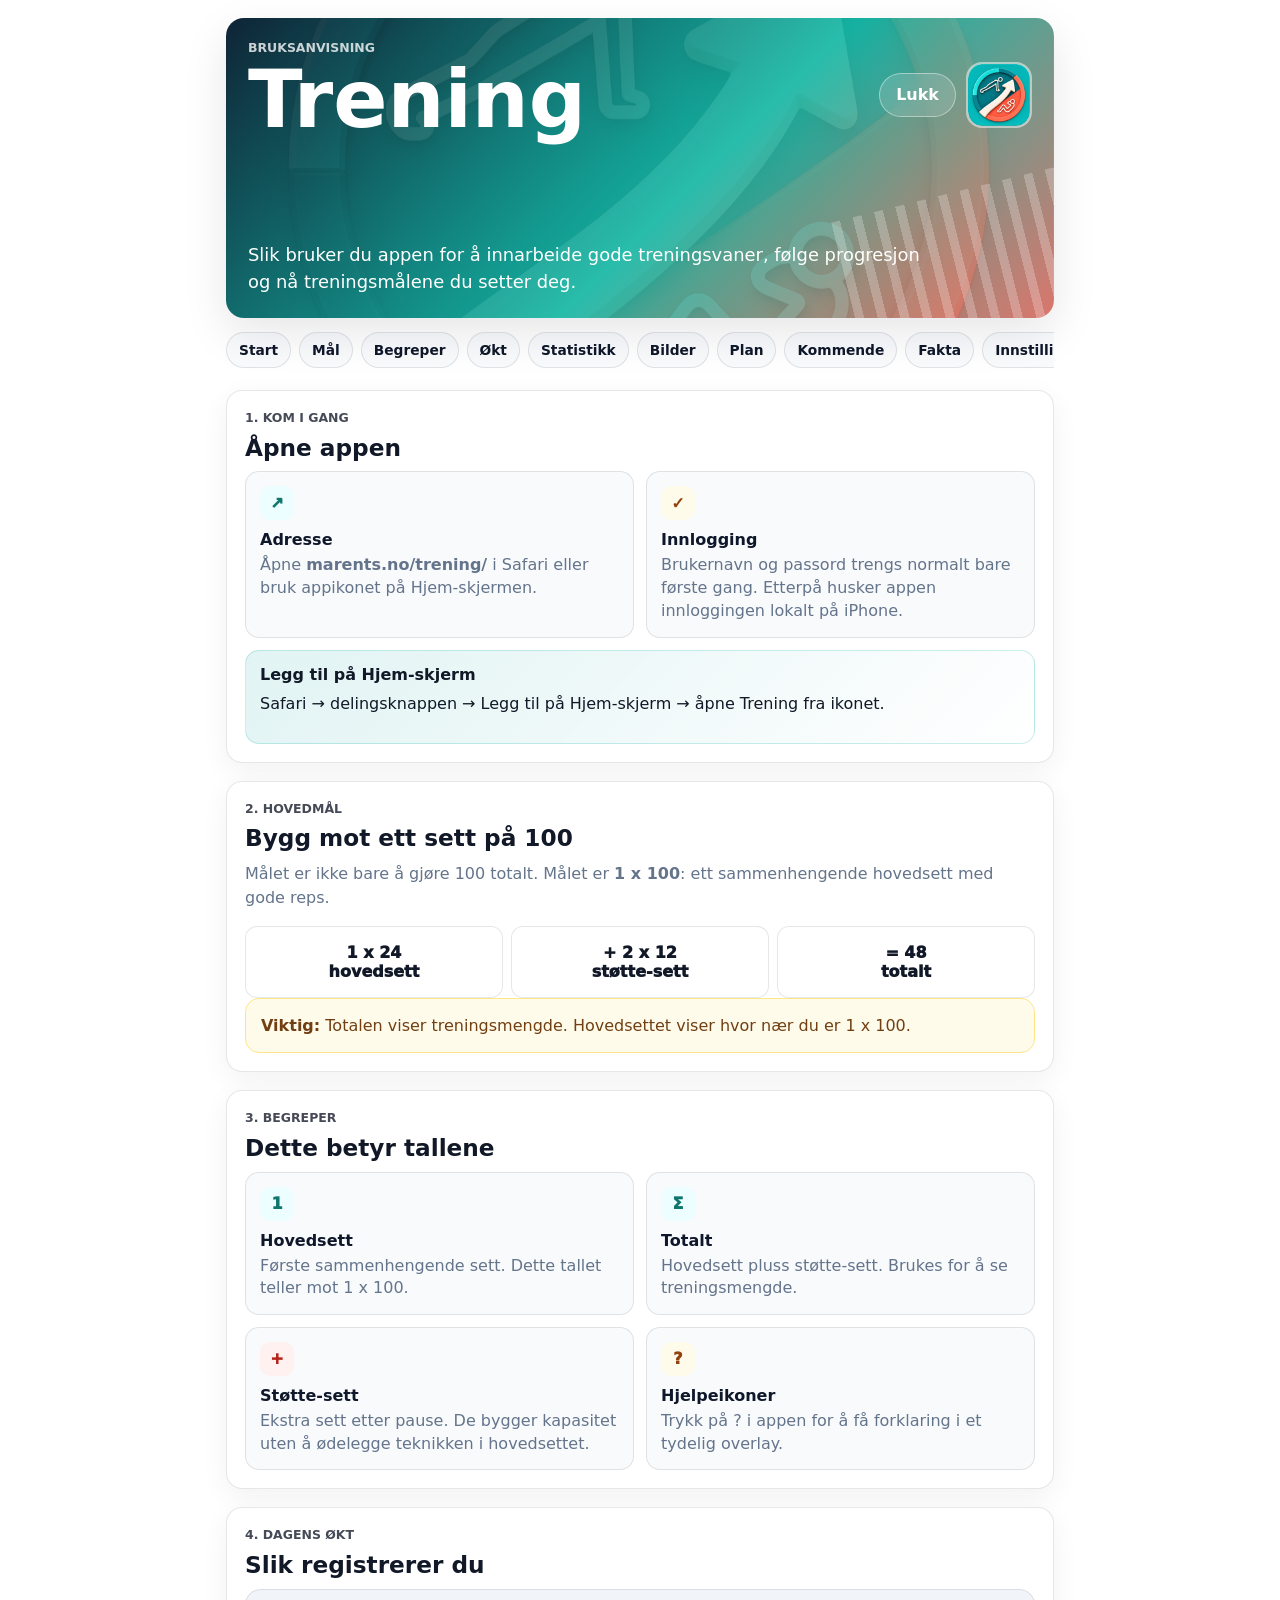
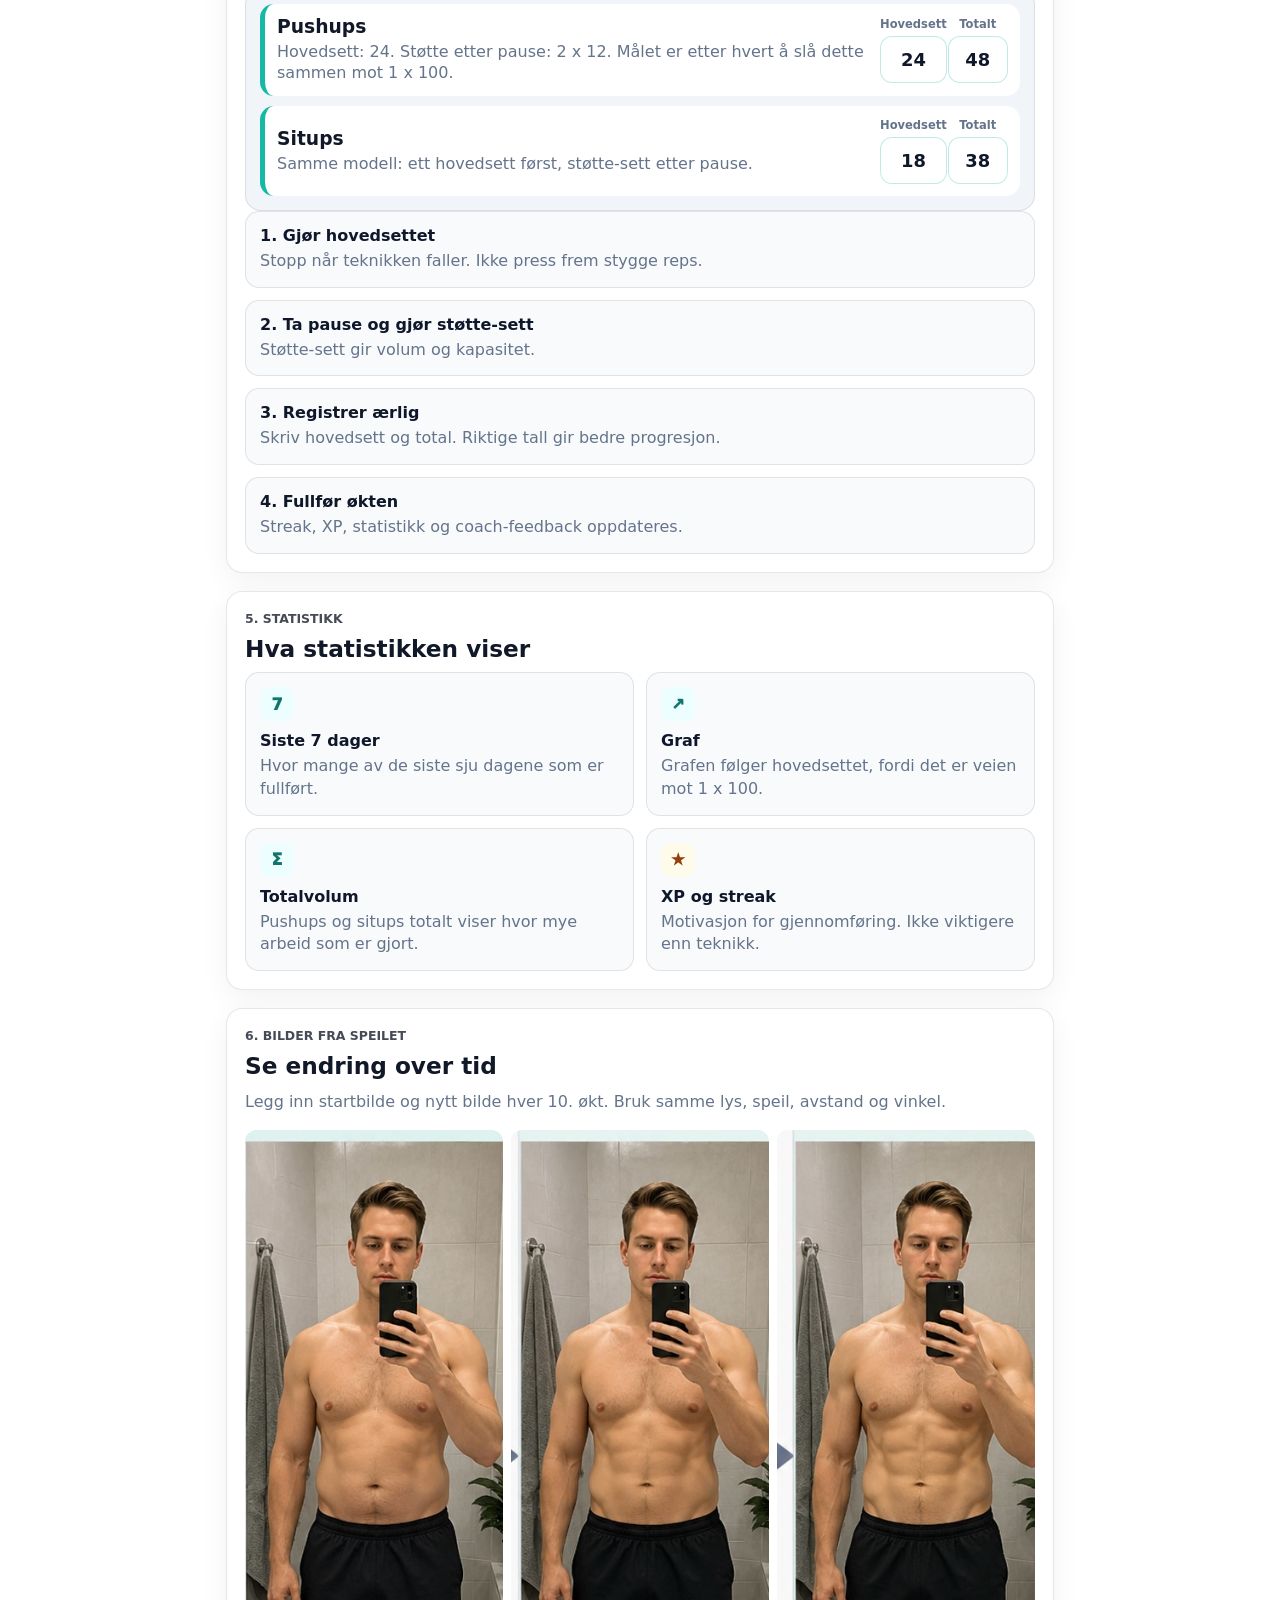
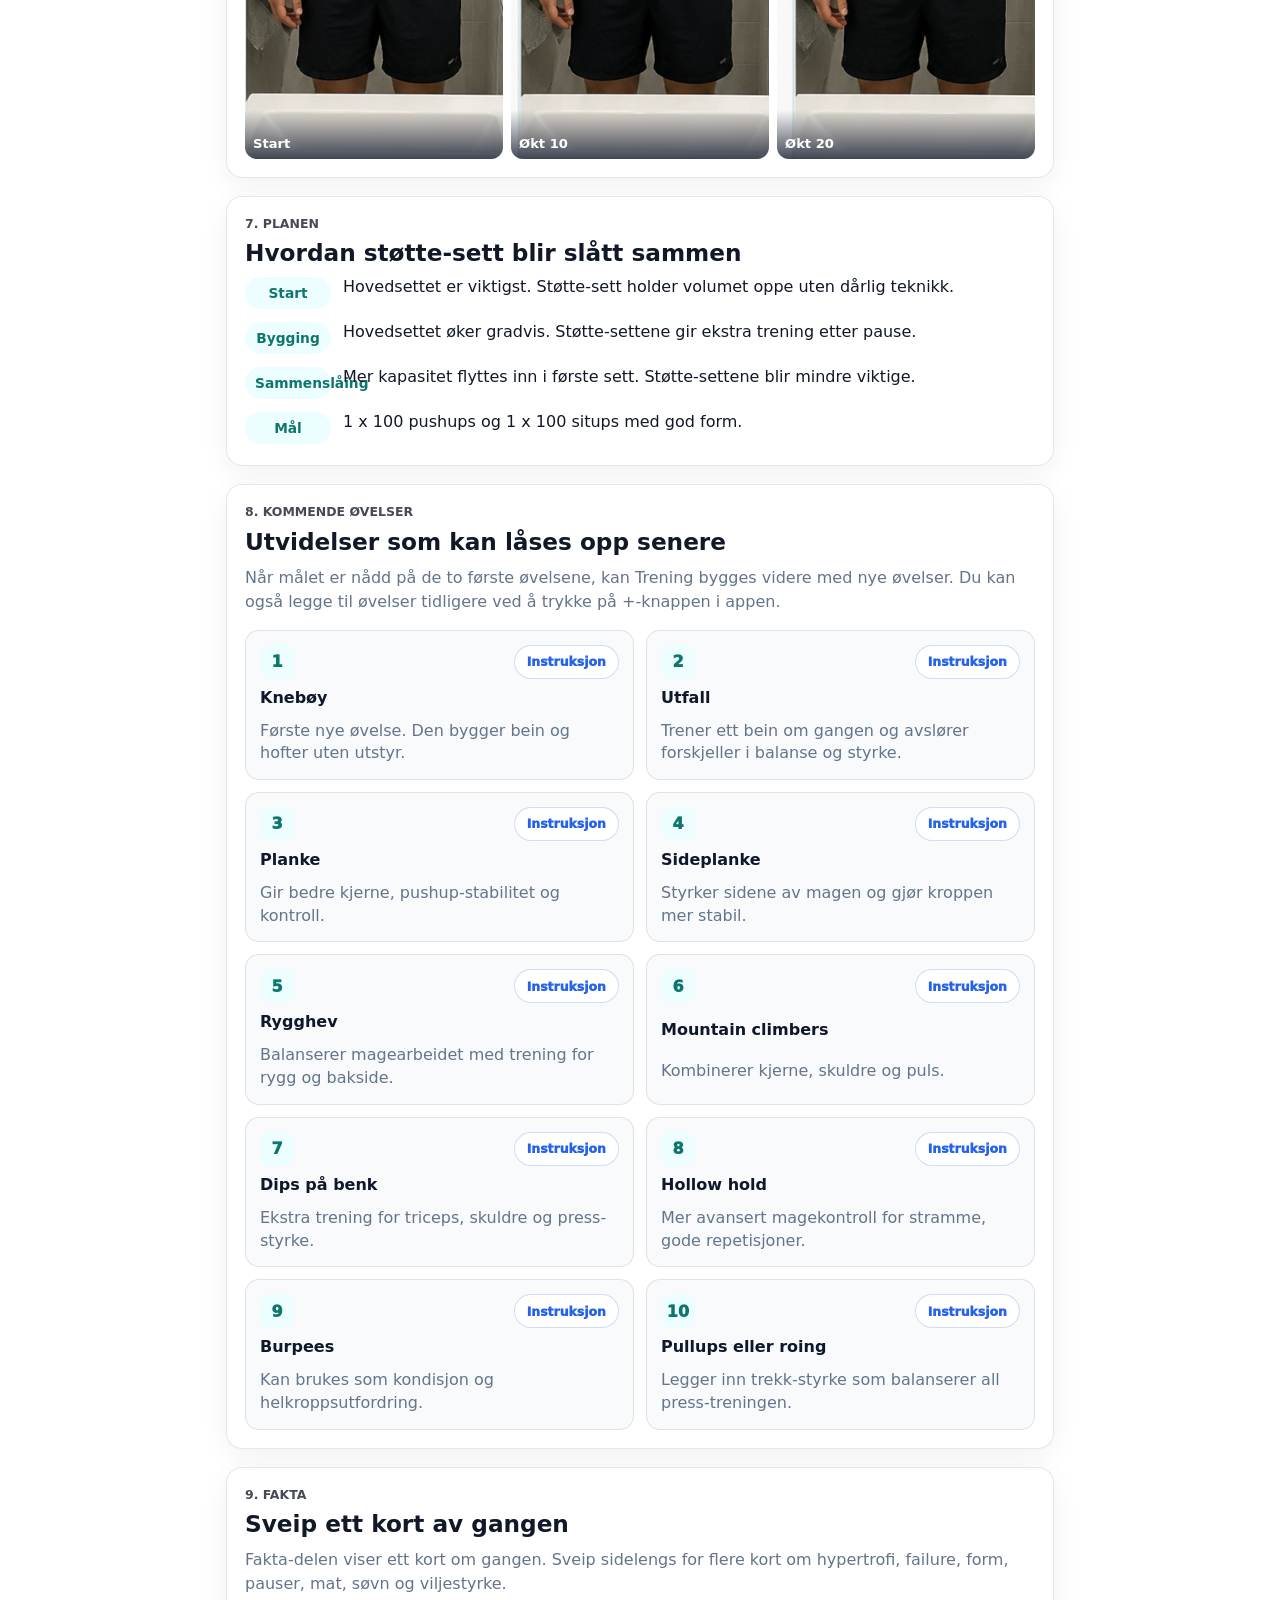
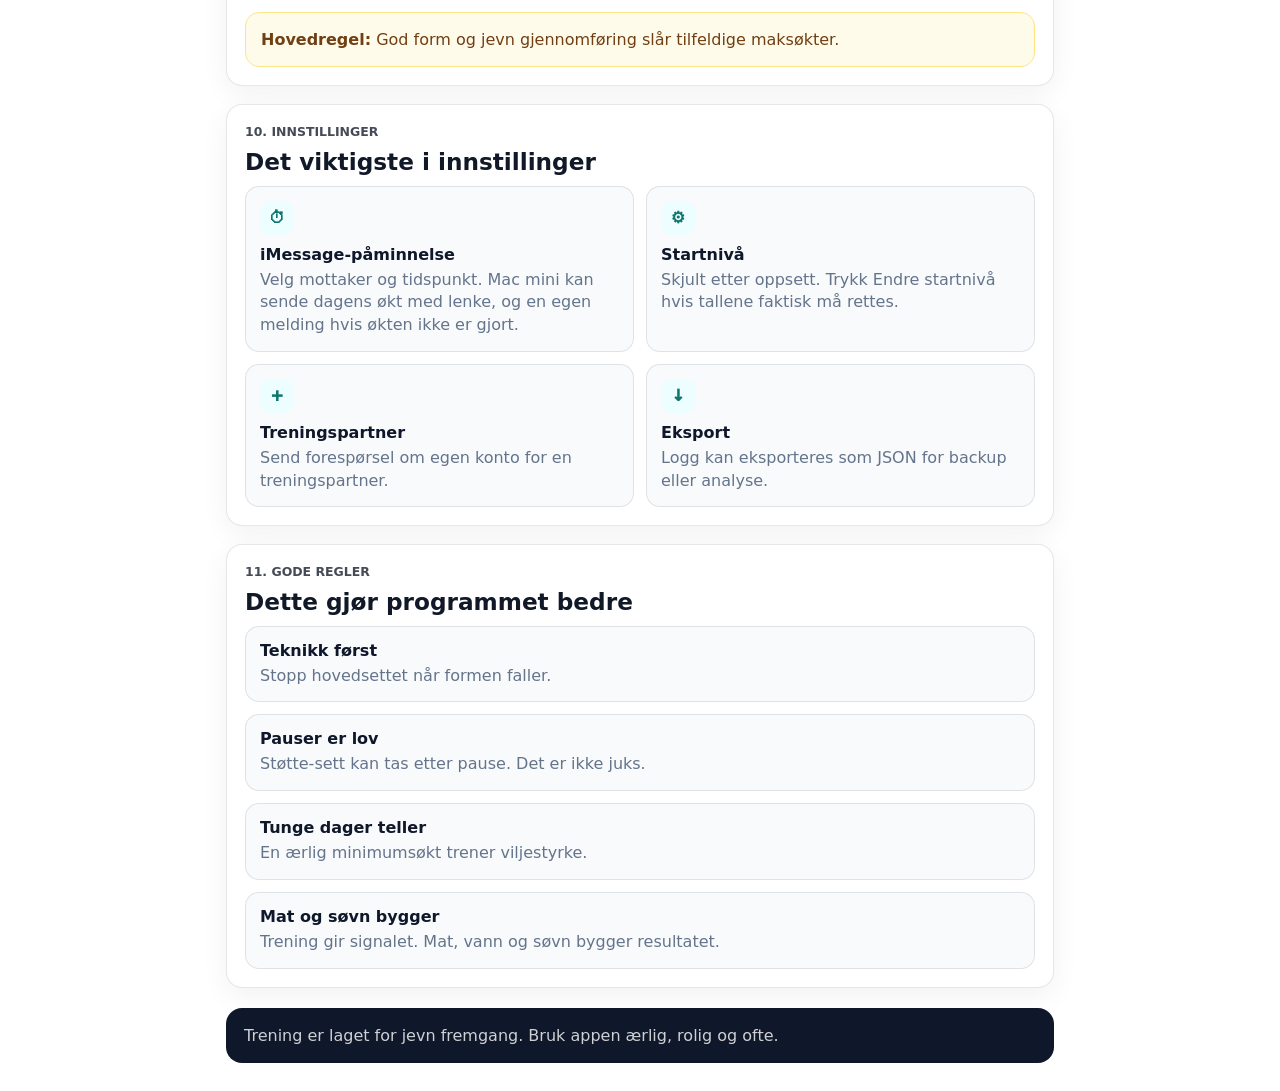
==== commit df39a090: "Add daily workout iMessage plan" ====
--- a/trene/hjelp.html
+++ b/trene/hjelp.html
@@ -806,7 +806,7 @@
         <p class="eyebrow">10. Innstillinger</p>
         <h2>Det viktigste i innstillinger</h2>
         <div class="card-grid">
-          <div class="info-card"><div class="icon">⏱</div><strong>iMessage-påminnelse</strong><p>Velg mottaker og tidspunkt. Mac mini sender melding hvis økten ikke er gjort.</p></div>
+          <div class="info-card"><div class="icon">⏱</div><strong>iMessage-påminnelse</strong><p>Velg mottaker og tidspunkt. Mac mini kan sende dagens økt med lenke, og en egen melding hvis økten ikke er gjort.</p></div>
           <div class="info-card"><div class="icon">⚙</div><strong>Startnivå</strong><p>Skjult etter oppsett. Trykk Endre startnivå hvis tallene faktisk må rettes.</p></div>
           <div class="info-card"><div class="icon">+</div><strong>Treningspartner</strong><p>Send forespørsel om egen konto for en treningspartner.</p></div>
           <div class="info-card"><div class="icon">↓</div><strong>Eksport</strong><p>Logg kan eksporteres som JSON for backup eller analyse.</p></div>
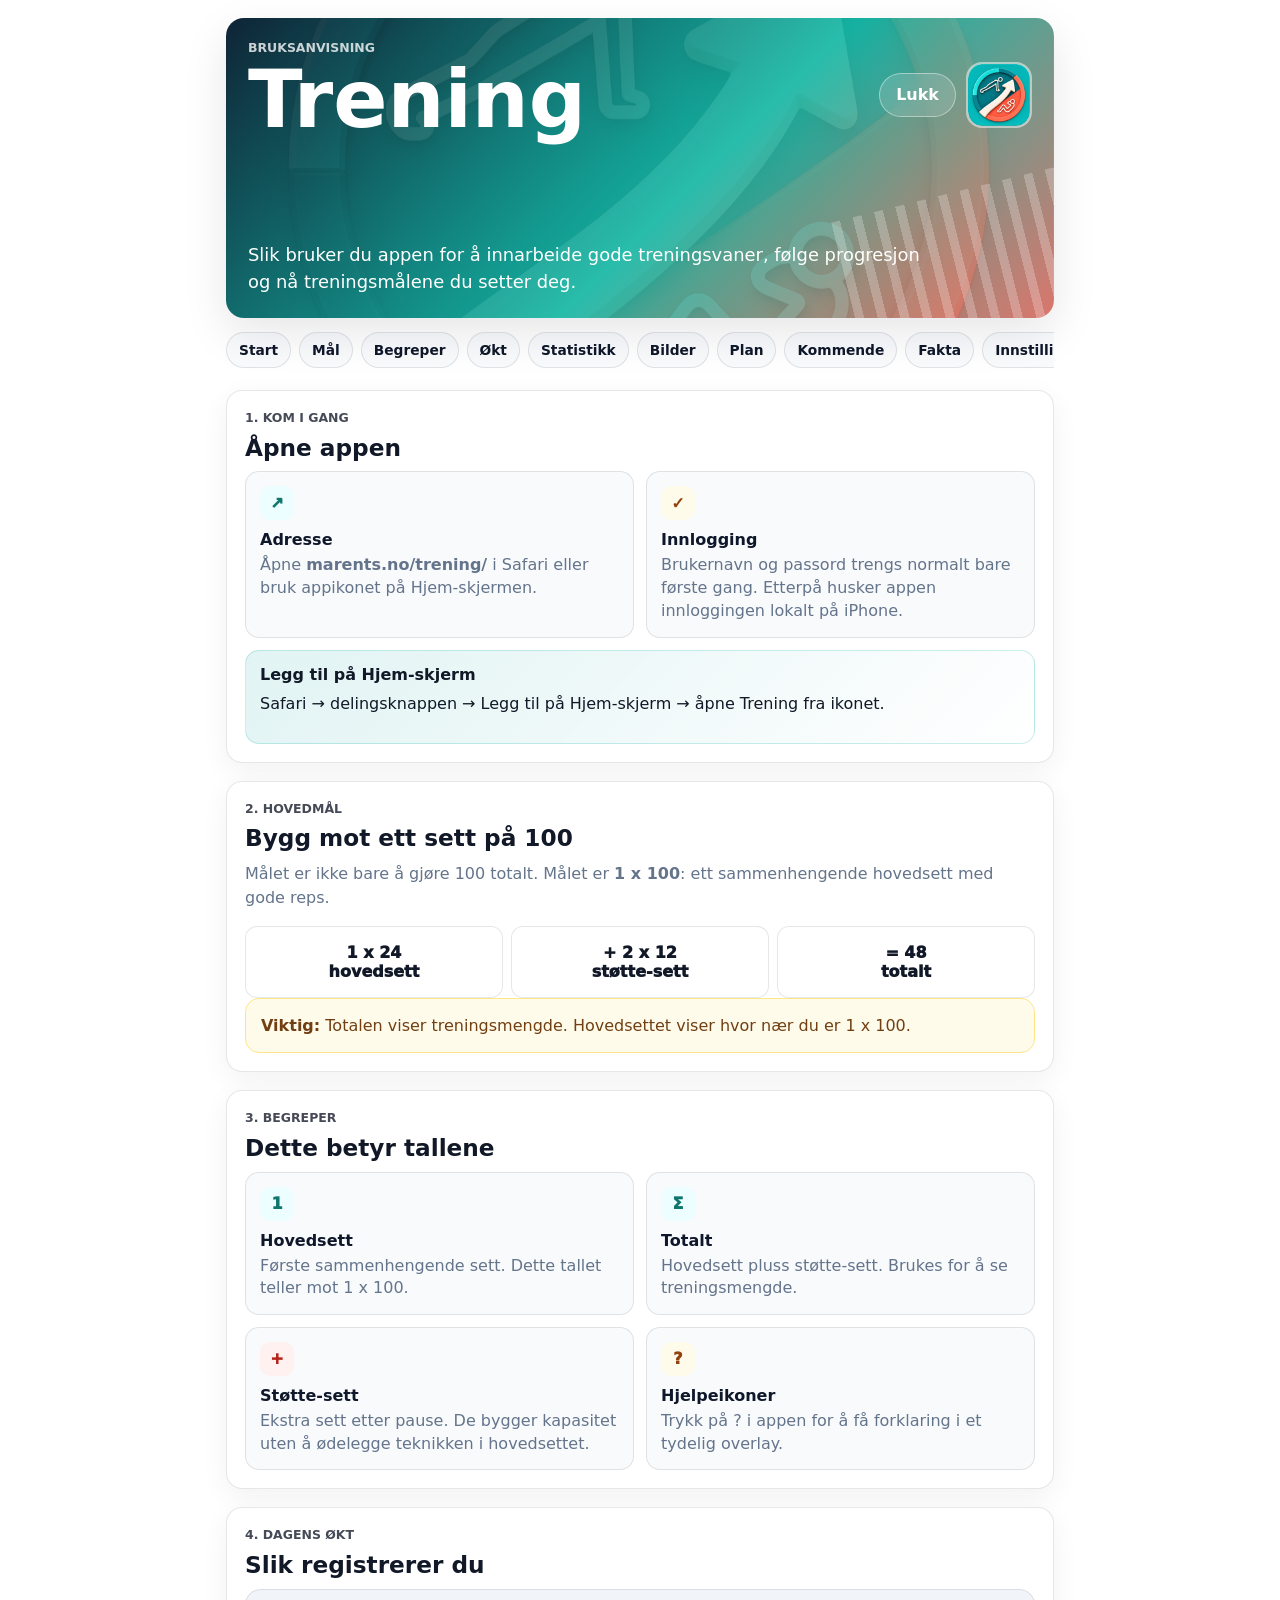
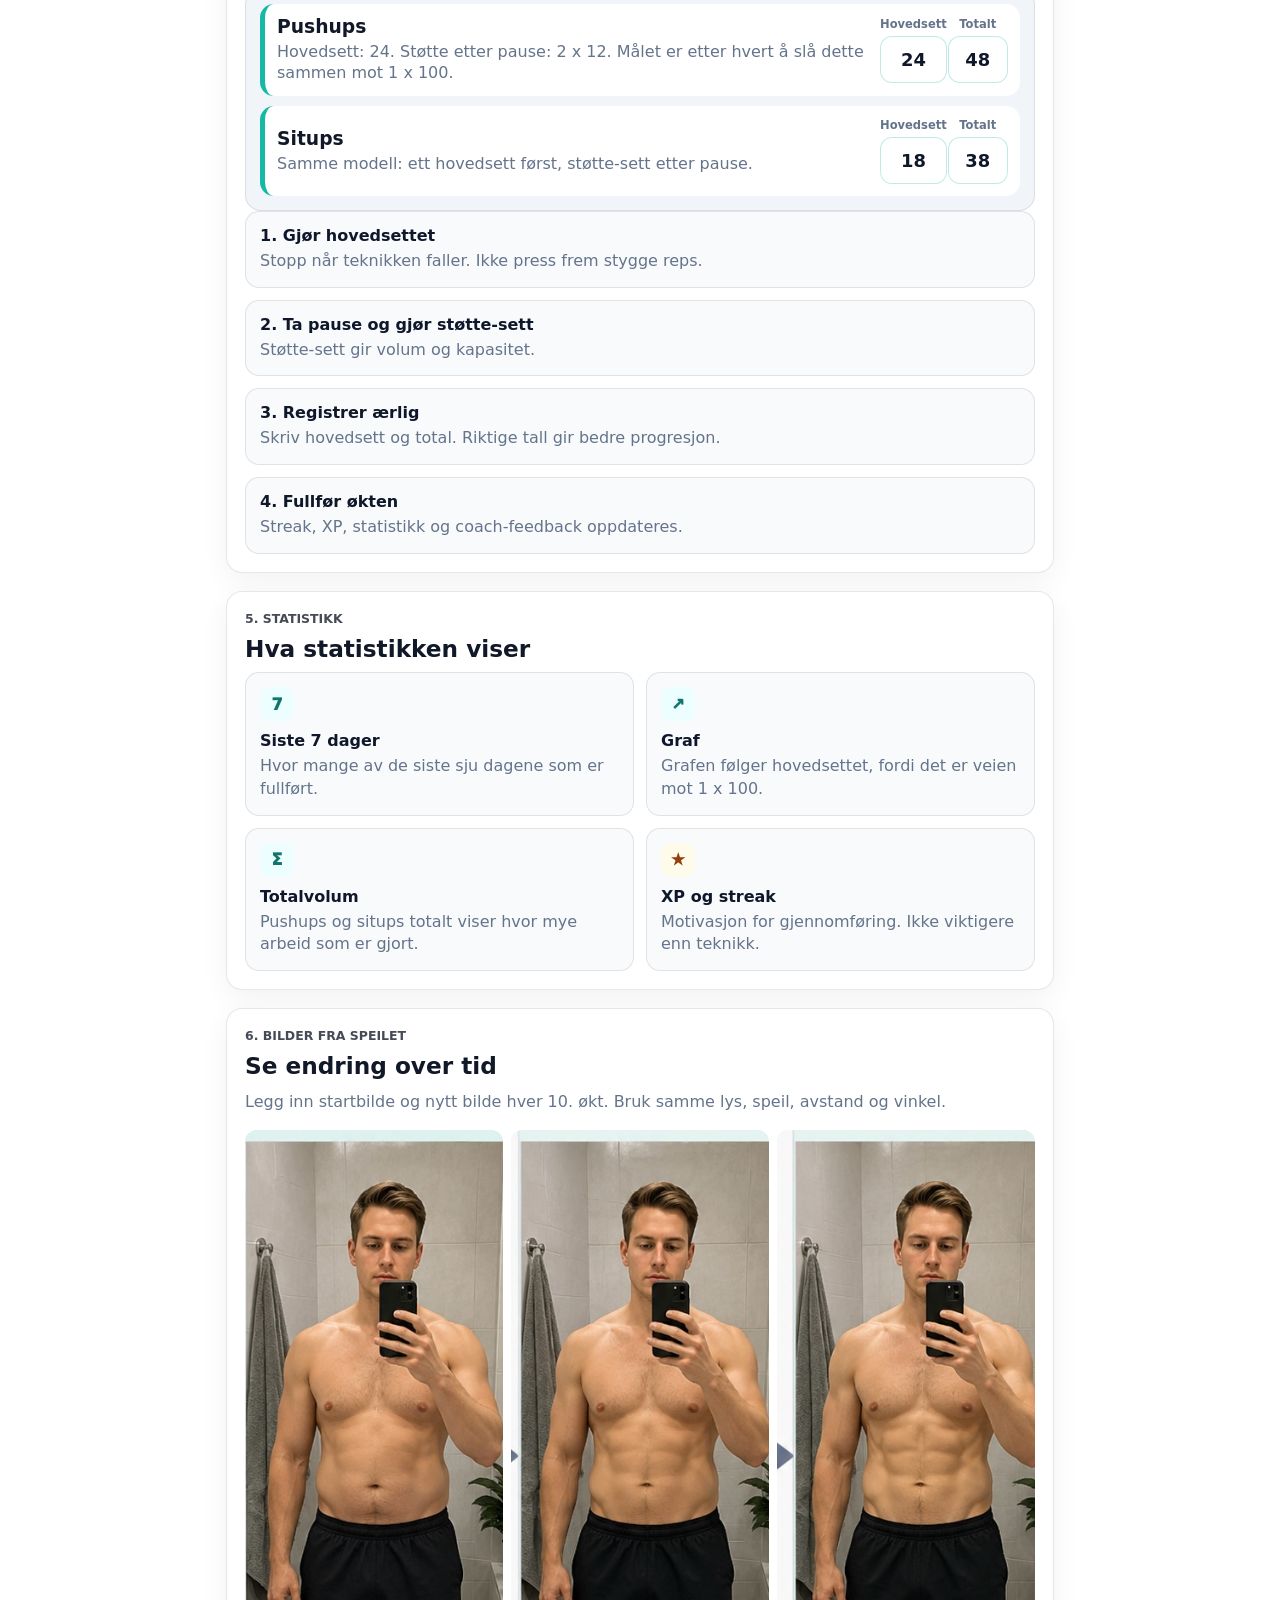
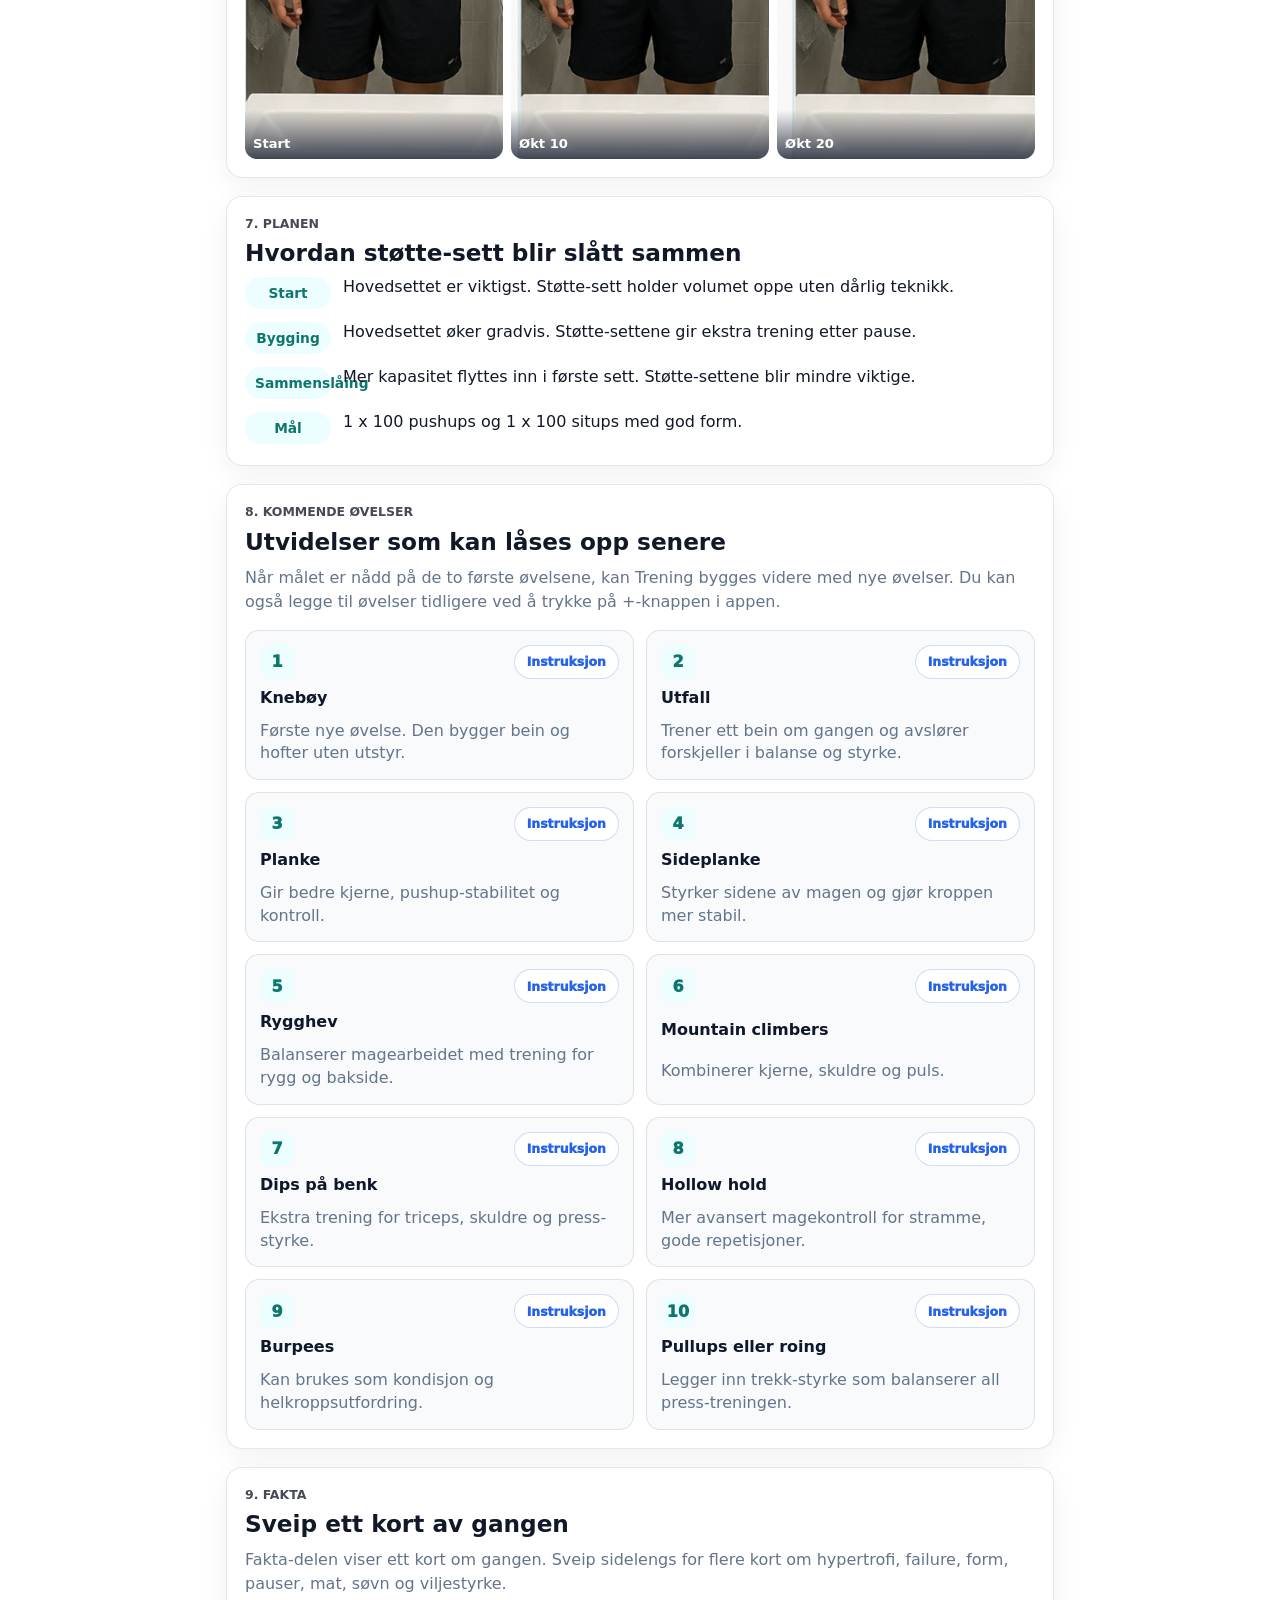
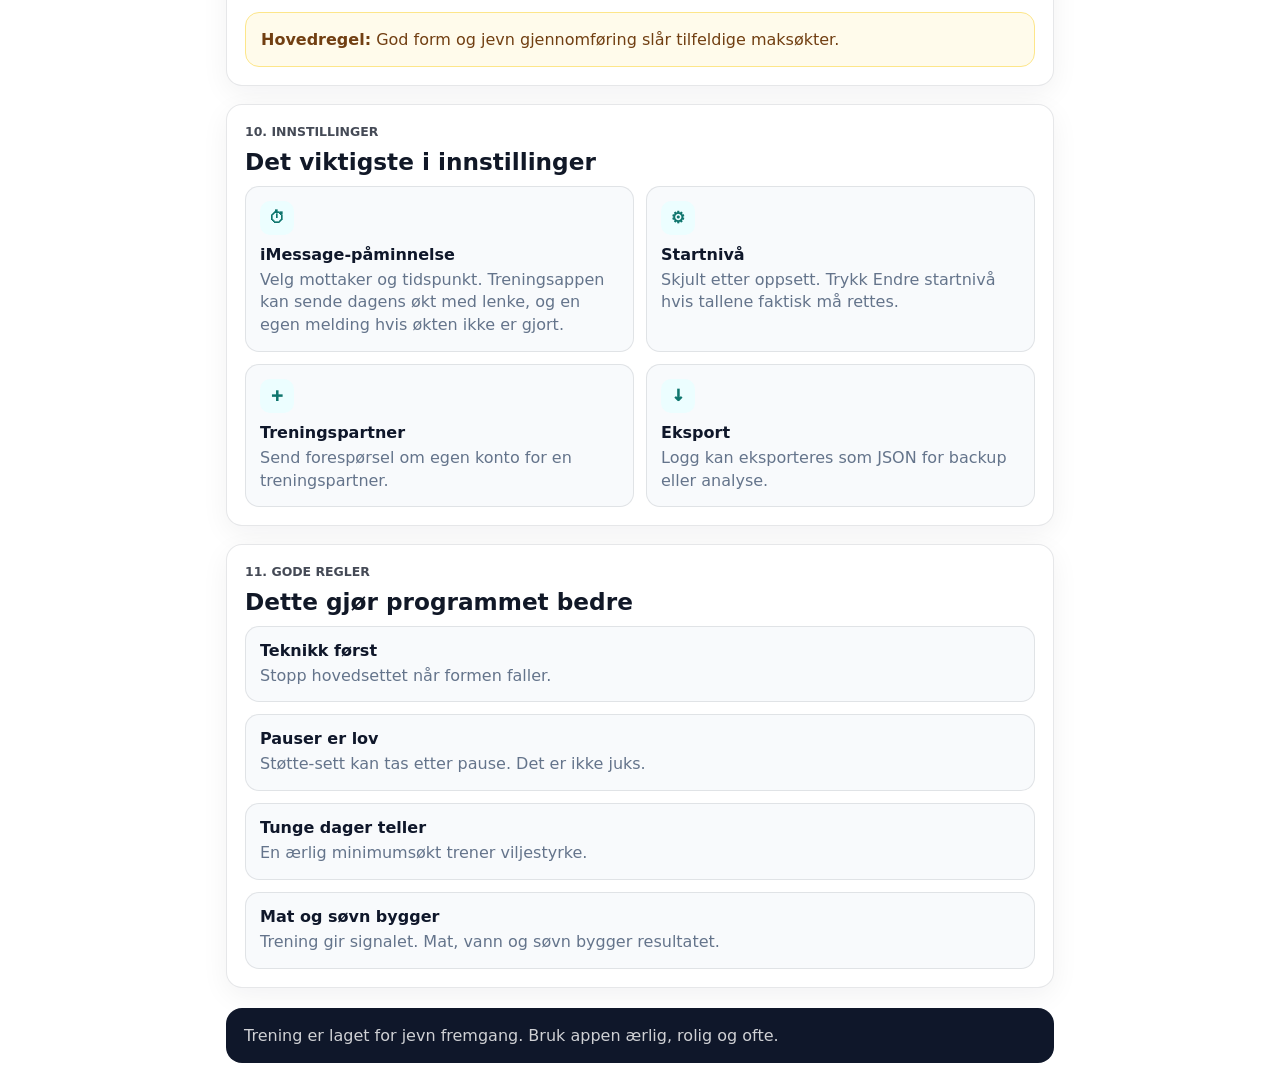
==== commit b08963c6: "Use Trening app as reminder sender in copy" ====
--- a/trene/hjelp.html
+++ b/trene/hjelp.html
@@ -806,7 +806,7 @@
         <p class="eyebrow">10. Innstillinger</p>
         <h2>Det viktigste i innstillinger</h2>
         <div class="card-grid">
-          <div class="info-card"><div class="icon">⏱</div><strong>iMessage-påminnelse</strong><p>Velg mottaker og tidspunkt. Mac mini kan sende dagens økt med lenke, og en egen melding hvis økten ikke er gjort.</p></div>
+          <div class="info-card"><div class="icon">⏱</div><strong>iMessage-påminnelse</strong><p>Velg mottaker og tidspunkt. Treningsappen kan sende dagens økt med lenke, og en egen melding hvis økten ikke er gjort.</p></div>
           <div class="info-card"><div class="icon">⚙</div><strong>Startnivå</strong><p>Skjult etter oppsett. Trykk Endre startnivå hvis tallene faktisk må rettes.</p></div>
           <div class="info-card"><div class="icon">+</div><strong>Treningspartner</strong><p>Send forespørsel om egen konto for en treningspartner.</p></div>
           <div class="info-card"><div class="icon">↓</div><strong>Eksport</strong><p>Logg kan eksporteres som JSON for backup eller analyse.</p></div>
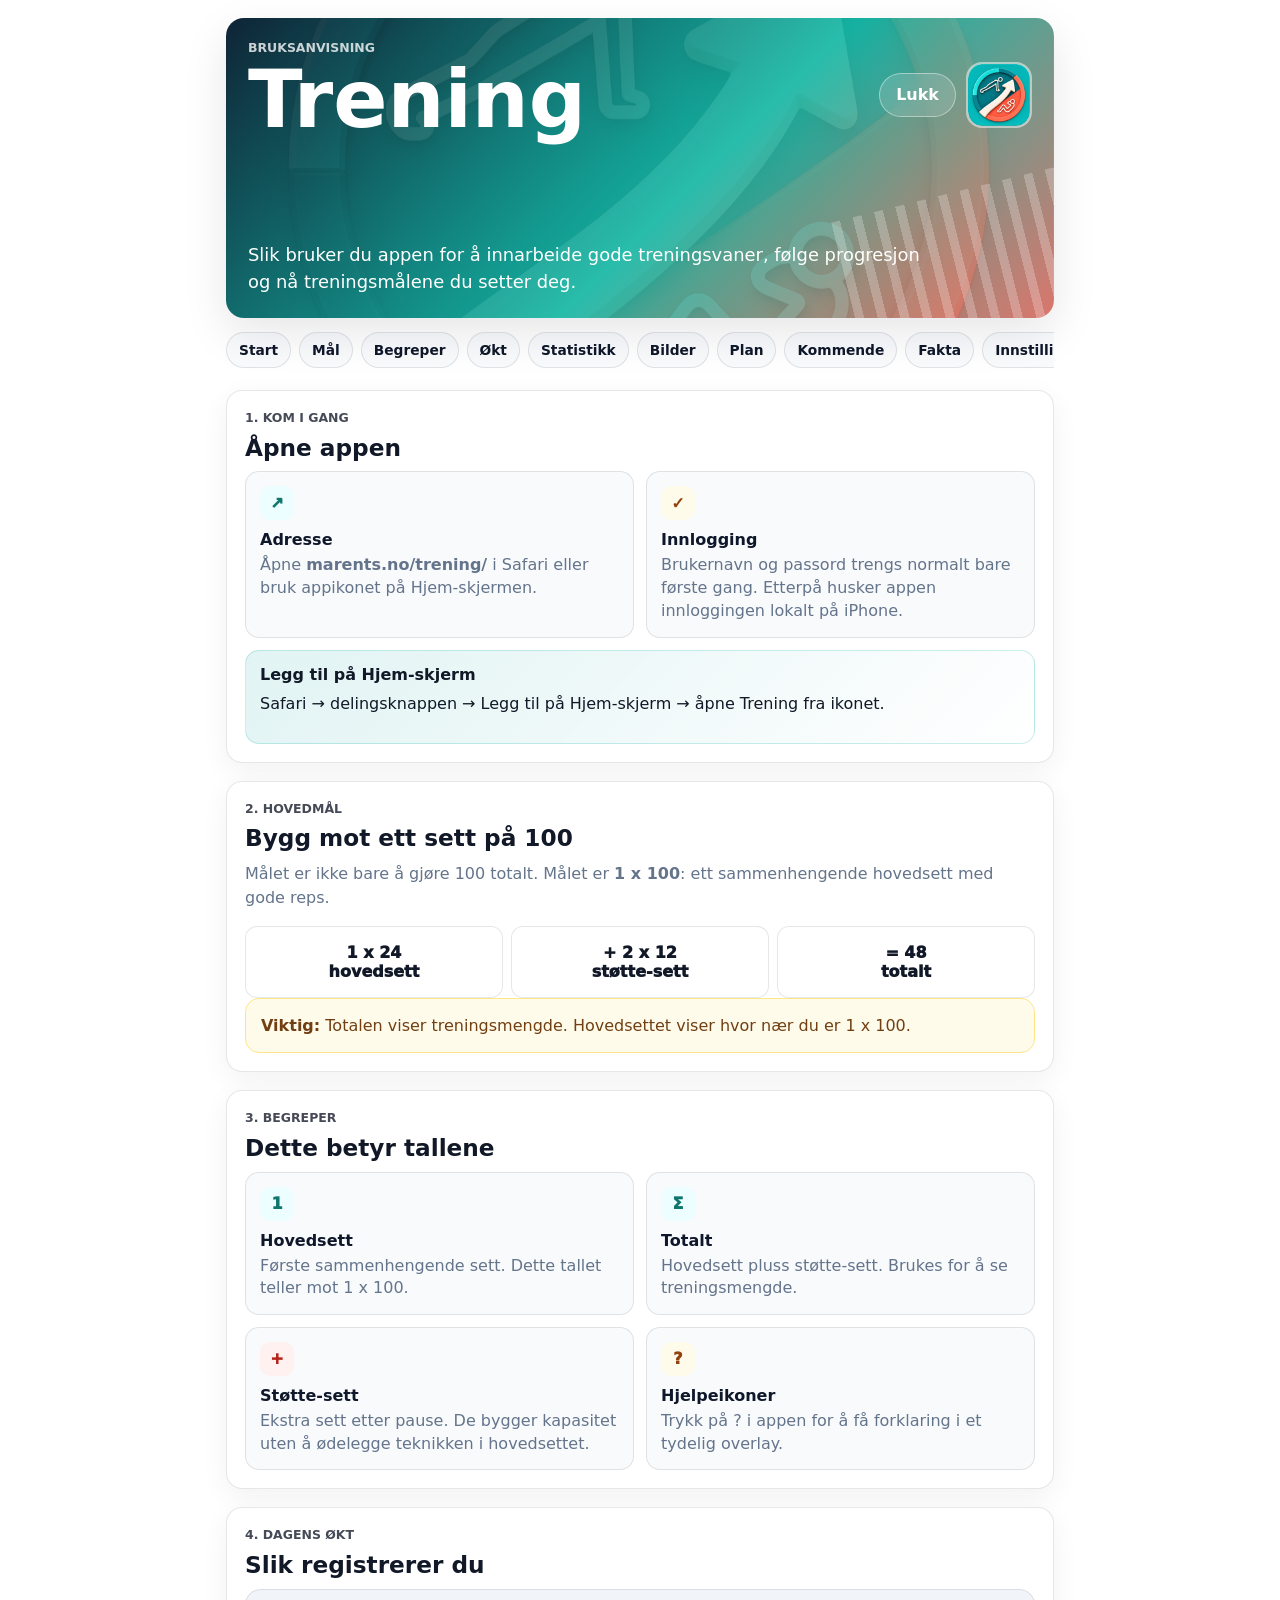
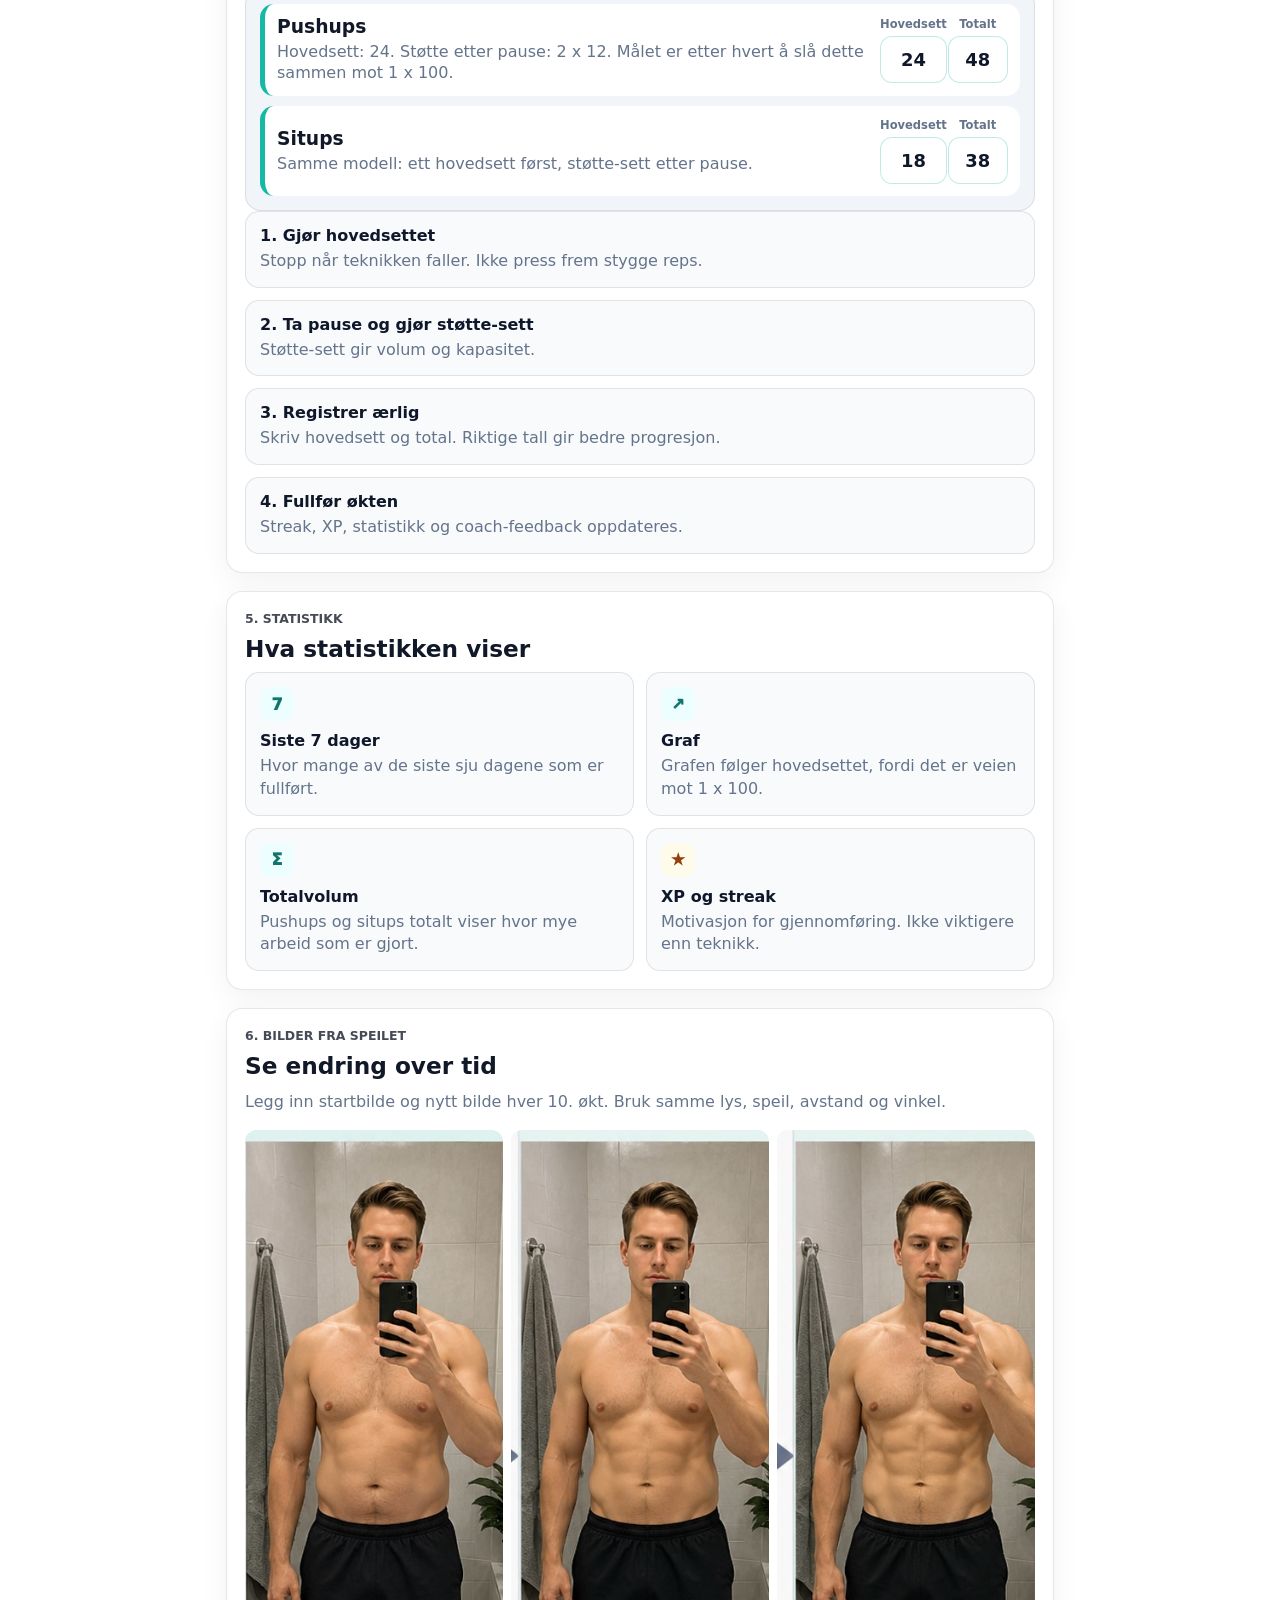
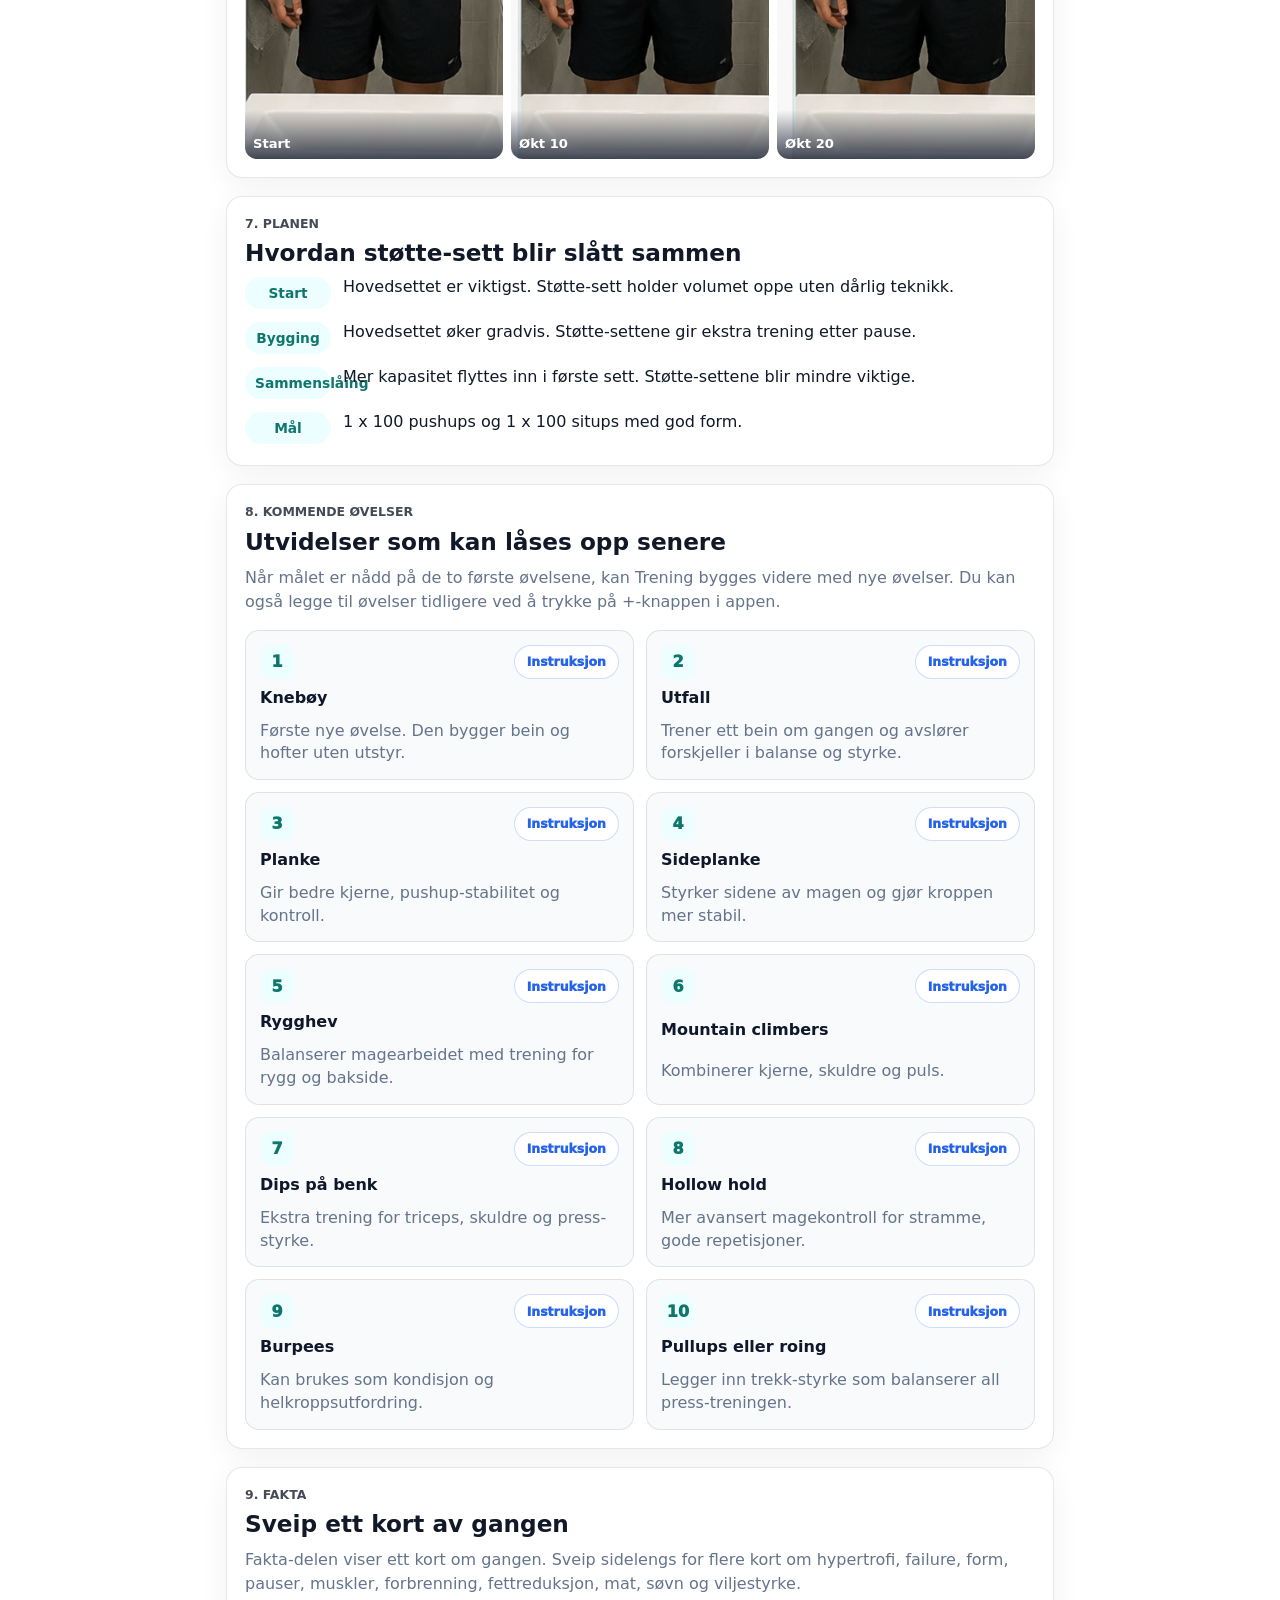
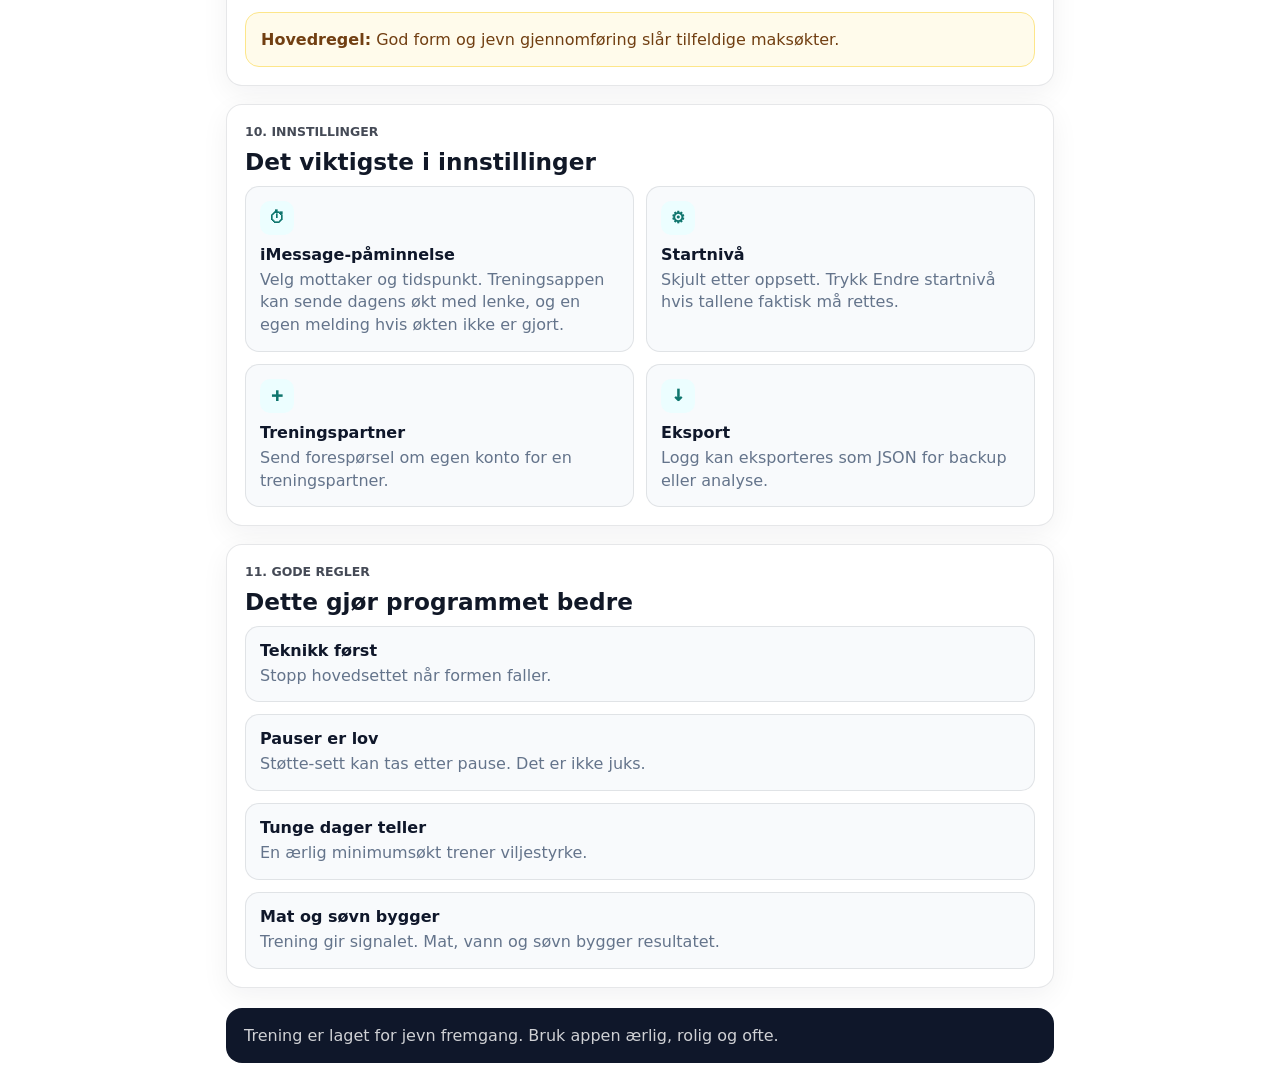
==== commit b08c14fb: "Add fat reduction fact cards" ====
--- a/trene/hjelp.html
+++ b/trene/hjelp.html
@@ -796,7 +796,7 @@
       <section id="fakta">
         <p class="eyebrow">9. Fakta</p>
         <h2>Sveip ett kort av gangen</h2>
-        <p>Fakta-delen viser ett kort om gangen. Sveip sidelengs for flere kort om hypertrofi, failure, form, pauser, mat, søvn og viljestyrke.</p>
+        <p>Fakta-delen viser ett kort om gangen. Sveip sidelengs for flere kort om hypertrofi, failure, form, pauser, muskler, forbrenning, fettreduksjon, mat, søvn og viljestyrke.</p>
         <div class="callout">
           <p><b>Hovedregel:</b> God form og jevn gjennomføring slår tilfeldige maksøkter.</p>
         </div>
